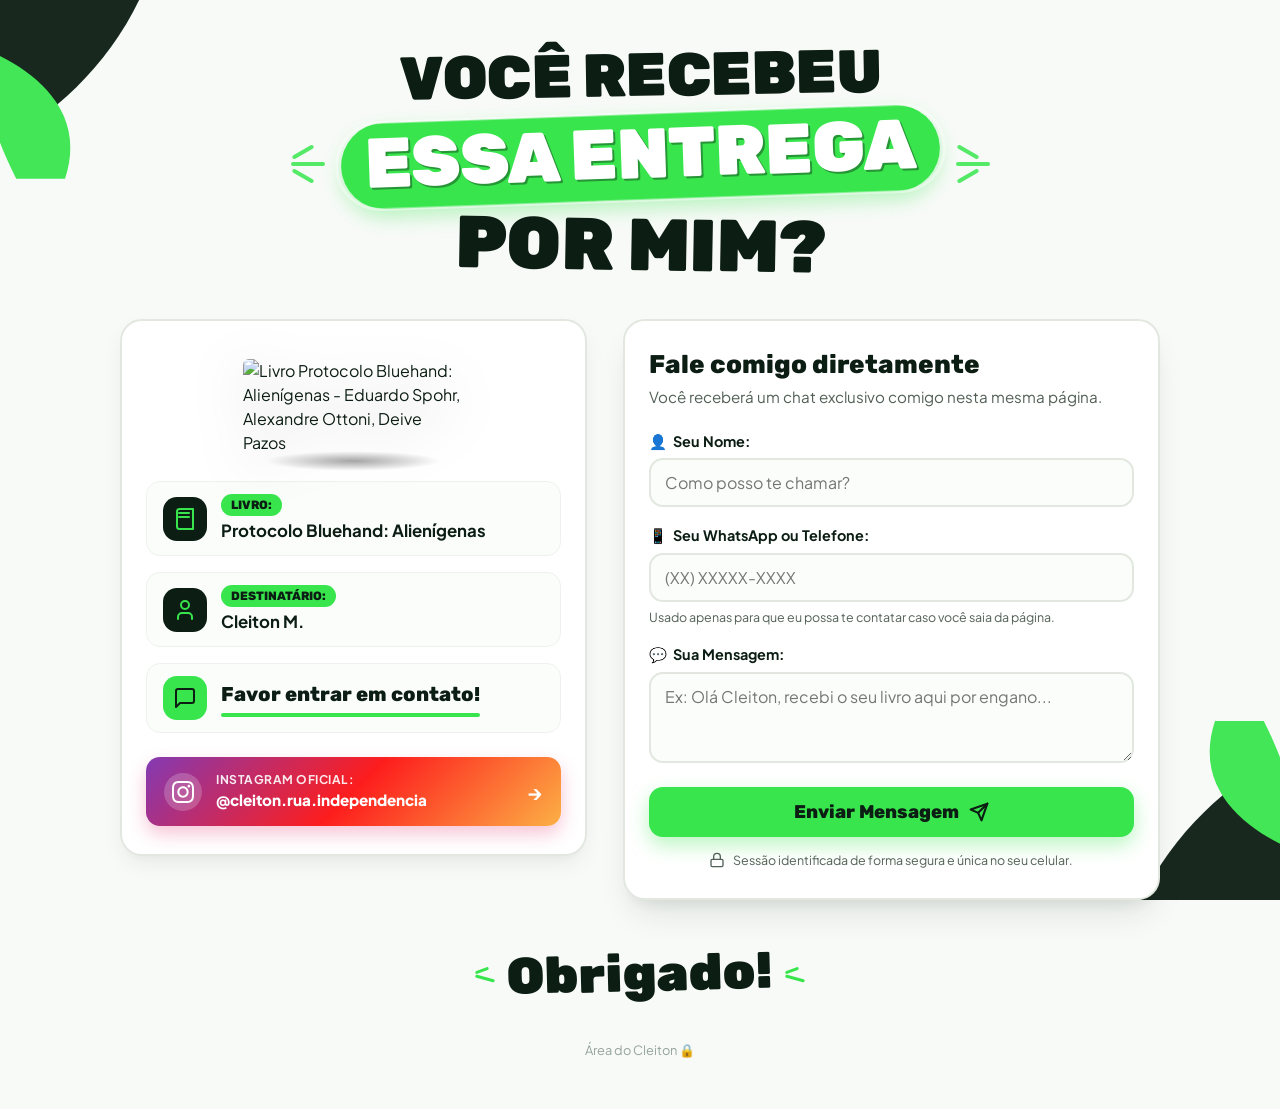
==== index.html @ fecbce8a "feat: site de aviso de entrega com chat unico e painel admin" ====
<!DOCTYPE html>
<html lang="pt-BR">
<head>
  <meta charset="UTF-8">
  <meta name="viewport" content="width=device-width, initial-scale=1.0, maximum-scale=1.0, user-scalable=no">
  <title>Aviso de Entrega • Protocolo Bluehand: Alienígenas</title>
  
  <!-- SEO & Meta Tags -->
  <meta name="description" content="Você recebeu esta entrega por engano? Entre em contato diretamente com Cleiton M.">
  <meta property="og:title" content="Você recebeu essa entrega por mim? • Cleiton M.">
  <meta property="og:description" content="Aviso de entrega do livro Protocolo Bluehand: Alienígenas. Por favor, entre em contato!">
  <meta property="og:image" content="assets/livro.png">

  <!-- Fontes do Google -->
  <link rel="preconnect" href="https://fonts.googleapis.com">
  <link rel="preconnect" href="https://fonts.gstatic.com" crossorigin>
  <link href="https://fonts.googleapis.com/css2?family=Plus+Jakarta+Sans:wght@400;500;600;700;800&family=Rubik:ital,wght@0,600;0,800;0,900;1,800&display=swap" rel="stylesheet">

  <link rel="stylesheet" href="style.css">
</head>
<body>

  <!-- Decorações de Cantos Fluidos (Idênticas ao folheto) -->
  <div class="corner-shape corner-top-left" aria-hidden="true">
    <svg viewBox="0 0 320 220" fill="none" xmlns="http://www.w3.org/2000/svg">
      <path d="M-20 -20 L180 -20 C140 80, 50 160, -20 180 Z" fill="#0C1D13"/>
      <path d="M-20 60 C30 80, 110 130, 80 220 L20 220 C-10 160, -20 120, -20 60 Z" fill="#38E54D"/>
    </svg>
  </div>

  <div class="corner-shape corner-bottom-right" aria-hidden="true">
    <svg viewBox="0 0 320 220" fill="none" xmlns="http://www.w3.org/2000/svg">
      <path d="M340 240 L140 240 C180 140, 270 60, 340 40 Z" fill="#0C1D13"/>
      <path d="M340 160 C290 140, 210 90, 240 0 L300 0 C330 60, 340 100, 340 160 Z" fill="#38E54D"/>
    </svg>
  </div>

  <div class="page-wrapper">
    <!-- Cabeçalho Principal Estilo Folheto -->
    <header class="hero-header">
      <div class="doodle-bursts left" aria-hidden="true">
        <span></span><span></span><span></span>
      </div>

      <div class="title-container">
        <h1 class="main-title">
          <span class="title-top">VOCÊ RECEBEU</span>
          <span class="brush-badge">ESSA ENTREGA</span>
          <span class="title-bottom">POR MIM?</span>
        </h1>
      </div>

      <div class="doodle-bursts right" aria-hidden="true">
        <span></span><span></span><span></span>
      </div>
    </header>

    <!-- Conteúdo Principal -->
    <main class="main-grid">

      <!-- Coluna da Esquerda: Livro e Informações -->
      <section class="card-book-info" aria-label="Informações da entrega">
        <div class="book-preview-container">
          <img src="assets/livro.png" alt="Livro Protocolo Bluehand: Alienígenas - Eduardo Spohr, Alexandre Ottoni, Deive Pazos" class="book-cover-img" id="bookCoverImg">
          <div class="book-shadow"></div>
        </div>

        <div class="info-badges-list">
          <div class="info-badge-item">
            <div class="badge-icon" aria-hidden="true">
              <svg width="24" height="24" viewBox="0 0 24 24" fill="none" stroke="currentColor" stroke-width="2" stroke-linecap="round" stroke-linejoin="round">
                <path d="M4 19.5v-15A2.5 2.5 0 0 1 6.5 2H20v20H6.5a2.5 2.5 0 0 1-2.5-2.5Z"/>
                <path d="M6 6h10"/>
                <path d="M6 10h10"/>
              </svg>
            </div>
            <div class="badge-texts">
              <span class="badge-label-pill">Livro:</span>
              <strong class="badge-value">Protocolo Bluehand: Alienígenas</strong>
            </div>
          </div>

          <div class="info-badge-item">
            <div class="badge-icon" aria-hidden="true">
              <svg width="24" height="24" viewBox="0 0 24 24" fill="none" stroke="currentColor" stroke-width="2" stroke-linecap="round" stroke-linejoin="round">
                <path d="M19 21v-2a4 4 0 0 0-4-4H9a4 4 0 0 0-4 4v2"/>
                <circle cx="12" cy="7" r="4"/>
              </svg>
            </div>
            <div class="badge-texts">
              <span class="badge-label-pill">Destinatário:</span>
              <strong class="badge-value">Cleiton M.</strong>
            </div>
          </div>

          <div class="info-badge-item highlight-contact">
            <div class="badge-icon pulse" aria-hidden="true">
              <svg width="24" height="24" viewBox="0 0 24 24" fill="none" stroke="currentColor" stroke-width="2" stroke-linecap="round" stroke-linejoin="round">
                <path d="M21 15a2 2 0 0 1-2 2H7l-4 4V5a2 2 0 0 1 2-2h14a2 2 0 0 1 2 2z"/>
              </svg>
            </div>
            <div class="badge-texts">
              <span class="contact-prompt">Favor entrar em contato!</span>
              <div class="doodle-underline"></div>
            </div>
          </div>
        </div>

        <!-- Botão do Instagram Oficial -->
        <a href="https://www.instagram.com/cleiton.rua.independencia/" target="_blank" rel="noopener noreferrer" class="instagram-btn" id="instagramLink">
          <div class="insta-icon-wrapper">
            <svg width="22" height="22" viewBox="0 0 24 24" fill="currentColor">
              <path d="M12 2.163c3.204 0 3.584.012 4.85.07 3.252.148 4.771 1.691 4.919 4.919.058 1.265.069 1.645.069 4.849 0 3.205-.012 3.584-.069 4.849-.149 3.225-1.664 4.771-4.919 4.919-1.266.058-1.644.07-4.85.07-3.204 0-3.584-.012-4.849-.07-3.26-.149-4.771-1.699-4.919-4.92-.058-1.265-.07-1.644-.07-4.849 0-3.204.013-3.583.07-4.849.149-3.227 1.664-4.771 4.919-4.919 1.266-.057 1.645-.069 4.849-.069zm0-2.163c-3.259 0-3.667.014-4.947.072-4.358.2-6.78 2.618-6.98 6.98-.059 1.281-.073 1.689-.073 4.948 0 3.259.014 3.668.072 4.948.2 4.358 2.618 6.78 6.98 6.98 1.281.058 1.689.072 4.948.072 3.259 0 3.668-.014 4.948-.072 4.354-.2 6.782-2.618 6.979-6.98.059-1.28.073-1.689.073-4.948 0-3.259-.014-3.667-.072-4.947-.196-4.354-2.617-6.78-6.979-6.98-1.281-.059-1.69-.073-4.949-.073zm0 5.838c-3.403 0-6.162 2.759-6.162 6.162s2.759 6.163 6.162 6.163 6.162-2.759 6.162-6.163c0-3.403-2.759-6.162-6.162-6.162zm0 10.162c-2.209 0-4-1.79-4-4 0-2.209 1.791-4 4-4s4 1.791 4 4c0 2.21-1.791 4-4 4zm6.406-11.845c-.796 0-1.441.645-1.441 1.44s.645 1.44 1.441 1.44c.795 0 1.439-.645 1.439-1.44s-.644-1.44-1.439-1.44z"/>
            </svg>
          </div>
          <div class="insta-text-col">
            <span class="insta-sub">Instagram Oficial:</span>
            <span class="insta-handle">@cleiton.rua.independencia</span>
          </div>
          <div class="insta-arrow">→</div>
        </a>
      </section>

      <!-- Coluna da Direita: Área de Contato e Chat Único -->
      <section class="card-interaction" aria-label="Canal de comunicação direta">

        <!-- ESTADO 1: Formulário de Primeiro Contato -->
        <div id="contactFormContainer" class="interaction-view">
          <div class="section-title-wrap">
            <h2 class="section-title">Fale comigo diretamente</h2>
            <p class="section-subtitle">Você receberá um chat exclusivo comigo nesta mesma página.</p>
          </div>

          <form id="contactForm" class="styled-form" novalidate>
            <div class="form-group">
              <label for="inputName">
                <span class="label-icon">👤</span> Seu Nome:
              </label>
              <input type="text" id="inputName" name="nome" placeholder="Como posso te chamar?" required autocomplete="name">
            </div>

            <div class="form-group">
              <label for="inputPhone">
                <span class="label-icon">📱</span> Seu WhatsApp ou Telefone:
              </label>
              <input type="tel" id="inputPhone" name="contato" placeholder="(XX) XXXXX-XXXX" required autocomplete="tel">
              <span class="input-helper">Usado apenas para que eu possa te contatar caso você saia da página.</span>
            </div>

            <div class="form-group">
              <label for="inputMessage">
                <span class="label-icon">💬</span> Sua Mensagem:
              </label>
              <textarea id="inputMessage" name="mensagem" rows="3" placeholder="Ex: Olá Cleiton, recebi o seu livro aqui por engano..." required></textarea>
            </div>

            <button type="submit" id="btnSubmitForm" class="cta-submit-btn">
              <span class="btn-text">Enviar Mensagem</span>
              <span class="btn-spinner" aria-hidden="true"></span>
              <svg class="btn-icon" width="20" height="20" viewBox="0 0 24 24" fill="none" stroke="currentColor" stroke-width="2.5" stroke-linecap="round" stroke-linejoin="round">
                <line x1="22" y1="2" x2="11" y2="13"></line>
                <polygon points="22 2 15 22 11 13 2 9 22 2"></polygon>
              </svg>
            </button>
          </form>

          <div class="privacy-note">
            <svg width="16" height="16" viewBox="0 0 24 24" fill="none" stroke="currentColor" stroke-width="2">
              <rect x="3" y="11" width="18" height="11" rx="2" ry="2"/>
              <path d="M7 11V7a5 5 0 0 1 10 0v4"/>
            </svg>
            <span>Sessão identificada de forma segura e única no seu celular.</span>
          </div>
        </div>

        <!-- ESTADO 2: Interface de Chat 1-para-1 -->
        <div id="chatViewContainer" class="interaction-view hidden">
          <!-- Cabeçalho do Chat -->
          <div class="chat-header">
            <div class="chat-avatar-wrapper">
              <div class="cleiton-avatar">CM</div>
              <span class="online-indicator" title="Ativo"></span>
            </div>
            <div class="chat-header-info">
              <div class="chat-title-row">
                <h3 class="chat-name">Cleiton M.</h3>
                <span class="chat-verified-badge" title="Destinatário Oficial">✓</span>
              </div>
              <p class="chat-status" id="chatStatusText">Respondendo em breve...</p>
            </div>
            <div class="chat-token-pill" title="Seu token de identificação único">
              <span class="token-dot"></span>
              <span id="displayTokenShort">Conectado</span>
            </div>
          </div>

          <!-- Janela com as Mensagens -->
          <div class="chat-messages-container" id="chatMessages" role="log" aria-live="polite">
            <div class="chat-date-divider">
              <span>Hoje</span>
            </div>
            <!-- Mensagens renderizadas via script.js -->
          </div>

          <!-- Barra de Digitação Rápida -->
          <form id="chatQuickForm" class="chat-input-bar">
            <input type="text" id="chatQuickInput" placeholder="Digite uma mensagem..." autocomplete="off" required>
            <button type="submit" id="chatQuickSendBtn" class="chat-send-btn" title="Enviar Mensagem">
              <svg width="18" height="18" viewBox="0 0 24 24" fill="none" stroke="currentColor" stroke-width="2.5" stroke-linecap="round" stroke-linejoin="round">
                <line x1="22" y1="2" x2="11" y2="13"></line>
                <polygon points="22 2 15 22 11 13 2 9 22 2"></polygon>
              </svg>
            </button>
          </form>

          <div class="chat-footer-sync">
            <span class="sync-indicator">
              <span class="sync-pulse"></span>
              Sincronizado com a planilha
            </span>
            <button type="button" id="btnResetSession" class="text-btn-reset" title="Limpar sessão se estiver em outro aparelho">Reiniciar</button>
          </div>
        </div>

      </section>
    </main>

    <!-- Rodapé Estilo Folheto -->
    <footer class="hero-footer">
      <div class="doodle-thanks-wrap">
        <div class="doodle-bursts-small" aria-hidden="true">
          <span></span><span></span>
        </div>
        <span class="thanks-text">Obrigado!</span>
        <div class="doodle-bursts-small" aria-hidden="true">
          <span></span><span></span>
        </div>
      </div>

      <div class="footer-admin-link">
        <a href="admin.html" class="admin-discreet-link" title="Painel do Cleiton">Área do Cleiton 🔒</a>
      </div>
    </footer>
  </div>

  <!-- Toast Notification Container -->
  <div id="toastNotification" class="toast-popup" role="alert" aria-live="assertive"></div>

  <script src="script.js"></script>
</body>
</html>
---- style.css ----
/* ==========================================================================
   STYLE.CSS - IDENTIDADE VISUAL FOLHETO "AVISO DE ENTREGA"
   ========================================================================== */

:root {
  --color-neon-green: #38e54d;
  --color-neon-hover: #2cd040;
  --color-neon-light: #e6fced;
  --color-dark-green: #0c1d13;
  --color-deep-forest: #142e20;
  --color-dark-slate: #1f2937;
  --color-bg-page: #f8faf8;
  --color-card-bg: #ffffff;
  --color-border: #e2e8e0;
  --color-text-main: #0c1d13;
  --color-text-muted: #526056;
  --color-danger: #ef4444;
  
  --font-display: 'Rubik', -apple-system, BlinkMacSystemFont, sans-serif;
  --font-body: 'Plus Jakarta Sans', -apple-system, BlinkMacSystemFont, sans-serif;

  --shadow-sm: 0 2px 6px rgba(12, 29, 19, 0.04);
  --shadow-md: 0 10px 25px -5px rgba(12, 29, 19, 0.08), 0 8px 10px -6px rgba(12, 29, 19, 0.04);
  --shadow-lg: 0 20px 35px -10px rgba(12, 29, 19, 0.12), 0 10px 15px -5px rgba(12, 29, 19, 0.06);
  --shadow-neon: 0 8px 20px rgba(56, 229, 77, 0.35);

  --radius-sm: 8px;
  --radius-md: 14px;
  --radius-lg: 22px;
  --radius-pill: 9999px;

  --transition-smooth: all 0.25s cubic-bezier(0.16, 1, 0.3, 1);
}

*, *::before, *::after {
  box-sizing: border-box;
  margin: 0;
  padding: 0;
}

body {
  background-color: var(--color-bg-page);
  color: var(--color-text-main);
  font-family: var(--font-body);
  line-height: 1.5;
  min-height: 100vh;
  position: relative;
  overflow-x: hidden;
  -webkit-font-smoothing: antialiased;
}

/* ==========================================================================
   FORMAS DECORATIVAS DE CANTO (IGUAIS AO FOLHETO)
   ========================================================================== */
.corner-shape {
  position: fixed;
  pointer-events: none;
  z-index: 1;
  width: 260px;
  max-width: 40vw;
  opacity: 0.95;
}

.corner-top-left {
  top: 0;
  left: 0;
}

.corner-bottom-right {
  bottom: 0;
  right: 0;
}

.corner-shape svg {
  display: block;
  width: 100%;
  height: auto;
}

/* ==========================================================================
   LAYOUT PRINCIPAL
   ========================================================================== */
.page-wrapper {
  position: relative;
  z-index: 2;
  max-width: 1080px;
  margin: 0 auto;
  padding: 24px 20px 48px;
  min-height: 100vh;
  display: flex;
  flex-direction: column;
}

/* ==========================================================================
   CABEÇALHO HERO (TÍTULO DO FOLHETO)
   ========================================================================== */
.hero-header {
  display: flex;
  align-items: center;
  justify-content: center;
  gap: 16px;
  margin: 20px 0 36px;
  text-align: center;
  position: relative;
}

.title-container {
  display: flex;
  flex-direction: column;
  align-items: center;
}

.main-title {
  font-family: var(--font-display);
  font-weight: 900;
  text-transform: uppercase;
  letter-spacing: -0.5px;
  line-height: 1.05;
  color: var(--color-dark-green);
  display: flex;
  flex-direction: column;
  align-items: center;
}

.title-top {
  font-size: clamp(2rem, 5.5vw, 3.8rem);
  transform: rotate(-1deg);
}

.brush-badge {
  background-color: var(--color-neon-green);
  color: #ffffff;
  padding: 4px 24px 8px;
  margin: 6px 0;
  border-radius: var(--radius-pill);
  font-size: clamp(2.2rem, 6.2vw, 4.4rem);
  transform: rotate(-2deg);
  display: inline-block;
  box-shadow: var(--shadow-neon);
  text-shadow: 2px 2px 0px rgba(12, 29, 19, 0.4);
  position: relative;
}

.brush-badge::after {
  content: "";
  position: absolute;
  inset: -2px -6px;
  border: 3px solid rgba(255, 255, 255, 0.4);
  border-radius: var(--radius-pill);
  pointer-events: none;
}

.title-bottom {
  font-size: clamp(2.4rem, 6.5vw, 4.6rem);
  transform: rotate(1deg);
}

/* Raios Decorativos (Doodles) */
.doodle-bursts {
  display: flex;
  flex-direction: column;
  gap: 8px;
  opacity: 0.85;
}

.doodle-bursts span {
  display: block;
  height: 4px;
  background-color: var(--color-neon-green);
  border-radius: 4px;
}

.doodle-bursts.left span:nth-child(1) { width: 24px; transform: rotate(-30deg); }
.doodle-bursts.left span:nth-child(2) { width: 34px; transform: rotate(0deg); }
.doodle-bursts.left span:nth-child(3) { width: 24px; transform: rotate(30deg); }

.doodle-bursts.right span:nth-child(1) { width: 24px; transform: rotate(30deg); }
.doodle-bursts.right span:nth-child(2) { width: 34px; transform: rotate(0deg); }
.doodle-bursts.right span:nth-child(3) { width: 24px; transform: rotate(-30deg); }

/* ==========================================================================
   GRID PRINCIPAL
   ========================================================================== */
.main-grid {
  display: grid;
  grid-template-columns: 1fr;
  gap: 28px;
  align-items: start;
}

@media (min-width: 860px) {
  .main-grid {
    grid-template-columns: 1fr 1.15fr;
    gap: 36px;
  }
}

/* ==========================================================================
   CARD DO LIVRO & INFORMAÇÕES (COLUNA ESQUERDA)
   ========================================================================== */
.card-book-info {
  background: var(--color-card-bg);
  border: 2px solid var(--color-border);
  border-radius: var(--radius-lg);
  padding: 28px 24px;
  box-shadow: var(--shadow-md);
  display: flex;
  flex-direction: column;
  align-items: center;
  position: relative;
  overflow: hidden;
}

.book-preview-container {
  position: relative;
  margin: 10px auto 26px;
  max-width: 250px;
  display: flex;
  justify-content: center;
  transition: transform 0.3s ease;
}

.book-preview-container:hover {
  transform: translateY(-4px) scale(1.02);
}

.book-cover-img {
  width: 100%;
  max-width: 220px;
  height: auto;
  border-radius: 6px;
  filter: drop-shadow(0 15px 25px rgba(0, 0, 0, 0.25));
  display: block;
}

.book-shadow {
  position: absolute;
  bottom: -16px;
  left: 10%;
  width: 80%;
  height: 20px;
  background: radial-gradient(ellipse at center, rgba(0, 0, 0, 0.35) 0%, rgba(0, 0, 0, 0) 70%);
  pointer-events: none;
}

/* Lista de Emblemas de Informações */
.info-badges-list {
  width: 100%;
  display: flex;
  flex-direction: column;
  gap: 16px;
  margin-bottom: 24px;
}

.info-badge-item {
  display: flex;
  align-items: center;
  gap: 14px;
  background: #fbfdfb;
  border: 1.5px solid #eef2ed;
  border-radius: var(--radius-md);
  padding: 12px 16px;
  transition: var(--transition-smooth);
}

.info-badge-item:hover {
  border-color: var(--color-neon-green);
  background: #ffffff;
}

.badge-icon {
  width: 44px;
  height: 44px;
  min-width: 44px;
  background: var(--color-dark-green);
  color: var(--color-neon-green);
  border-radius: var(--radius-md);
  display: flex;
  align-items: center;
  justify-content: center;
}

.badge-icon.pulse {
  background: var(--color-neon-green);
  color: var(--color-dark-green);
  animation: pulseNeon 2s infinite ease-in-out;
}

@keyframes pulseNeon {
  0% { transform: scale(1); box-shadow: 0 0 0 0 rgba(56, 229, 77, 0.5); }
  70% { transform: scale(1.05); box-shadow: 0 0 0 10px rgba(56, 229, 77, 0); }
  100% { transform: scale(1); box-shadow: 0 0 0 0 rgba(56, 229, 77, 0); }
}

.badge-texts {
  display: flex;
  flex-direction: column;
  gap: 2px;
}

.badge-label-pill {
  align-self: flex-start;
  background-color: var(--color-neon-green);
  color: var(--color-dark-green);
  font-family: var(--font-display);
  font-size: 0.75rem;
  font-weight: 800;
  text-transform: uppercase;
  padding: 2px 10px;
  border-radius: var(--radius-pill);
}

.badge-value {
  font-size: 1.05rem;
  font-weight: 700;
  color: var(--color-dark-green);
}

.contact-prompt {
  font-family: var(--font-display);
  font-size: 1.25rem;
  font-weight: 800;
  color: var(--color-dark-green);
  position: relative;
  display: inline-block;
}

.doodle-underline {
  height: 4px;
  background: var(--color-neon-green);
  border-radius: 4px;
  width: 100%;
  margin-top: 2px;
}

/* Botão Oficial do Instagram */
.instagram-btn {
  width: 100%;
  display: flex;
  align-items: center;
  gap: 14px;
  background: linear-gradient(135deg, #833ab4, #fd1d1d, #fcb045);
  color: #ffffff;
  text-decoration: none;
  border-radius: var(--radius-md);
  padding: 14px 18px;
  font-weight: 700;
  box-shadow: 0 8px 18px rgba(225, 48, 108, 0.28);
  transition: var(--transition-smooth);
}

.instagram-btn:hover {
  transform: translateY(-2px);
  box-shadow: 0 12px 24px rgba(225, 48, 108, 0.4);
}

.insta-icon-wrapper {
  background: rgba(255, 255, 255, 0.2);
  width: 38px;
  height: 38px;
  border-radius: 50%;
  display: flex;
  align-items: center;
  justify-content: center;
}

.insta-text-col {
  display: flex;
  flex-direction: column;
  flex: 1;
}

.insta-sub {
  font-size: 0.75rem;
  opacity: 0.9;
  text-transform: uppercase;
  letter-spacing: 0.5px;
}

.insta-handle {
  font-size: 0.95rem;
  font-weight: 800;
}

.insta-arrow {
  font-size: 1.25rem;
  font-weight: bold;
}

/* ==========================================================================
   CARD DE INTERAÇÃO / FORMULÁRIO / CHAT (COLUNA DIREITA)
   ========================================================================== */
.card-interaction {
  background: var(--color-card-bg);
  border: 2px solid var(--color-border);
  border-radius: var(--radius-lg);
  padding: 28px 24px;
  box-shadow: var(--shadow-lg);
  position: relative;
  min-height: 480px;
  display: flex;
  flex-direction: column;
}

.interaction-view {
  display: flex;
  flex-direction: column;
  flex: 1;
  width: 100%;
}

.interaction-view.hidden {
  display: none !important;
}

.section-title-wrap {
  margin-bottom: 22px;
}

.section-title {
  font-family: var(--font-display);
  font-size: 1.6rem;
  font-weight: 800;
  color: var(--color-dark-green);
  line-height: 1.2;
}

.section-subtitle {
  color: var(--color-text-muted);
  font-size: 0.95rem;
  margin-top: 6px;
}

/* ==========================================================================
   FORMULÁRIO DE CONTATO
   ========================================================================== */
.styled-form {
  display: flex;
  flex-direction: column;
  gap: 18px;
  flex: 1;
}

.form-group {
  display: flex;
  flex-direction: column;
  gap: 6px;
}

.form-group label {
  font-size: 0.9rem;
  font-weight: 700;
  color: var(--color-dark-green);
  display: flex;
  align-items: center;
  gap: 6px;
}

.form-group input,
.form-group textarea {
  width: 100%;
  font-family: var(--font-body);
  font-size: 1rem;
  padding: 12px 14px;
  border: 2px solid var(--color-border);
  border-radius: var(--radius-md);
  background: #fbfdfb;
  color: var(--color-text-main);
  transition: var(--transition-smooth);
}

.form-group input:focus,
.form-group textarea:focus {
  outline: none;
  border-color: var(--color-neon-green);
  background: #ffffff;
  box-shadow: 0 0 0 4px rgba(56, 229, 77, 0.18);
}

.form-group textarea {
  resize: vertical;
  min-height: 80px;
}

.input-helper {
  font-size: 0.78rem;
  color: var(--color-text-muted);
}

.cta-submit-btn {
  display: flex;
  align-items: center;
  justify-content: center;
  gap: 10px;
  background-color: var(--color-neon-green);
  color: var(--color-dark-green);
  font-family: var(--font-display);
  font-size: 1.15rem;
  font-weight: 800;
  padding: 14px 24px;
  border: none;
  border-radius: var(--radius-md);
  cursor: pointer;
  box-shadow: var(--shadow-neon);
  transition: var(--transition-smooth);
  margin-top: 6px;
}

.cta-submit-btn:hover {
  background-color: var(--color-neon-hover);
  transform: translateY(-2px);
  box-shadow: 0 12px 25px rgba(56, 229, 77, 0.45);
}

.cta-submit-btn:active {
  transform: translateY(0);
}

.cta-submit-btn.loading {
  opacity: 0.8;
  pointer-events: none;
}

.cta-submit-btn.loading .btn-text,
.cta-submit-btn.loading .btn-icon {
  display: none;
}

.btn-spinner {
  display: none;
  width: 22px;
  height: 22px;
  border: 3px solid rgba(12, 29, 19, 0.2);
  border-top-color: var(--color-dark-green);
  border-radius: 50%;
  animation: spin 0.8s linear infinite;
}

.cta-submit-btn.loading .btn-spinner {
  display: inline-block;
}

@keyframes spin {
  to { transform: rotate(360deg); }
}

.privacy-note {
  display: flex;
  align-items: center;
  gap: 8px;
  font-size: 0.78rem;
  color: var(--color-text-muted);
  margin-top: 14px;
  justify-content: center;
  text-align: center;
}

/* ==========================================================================
   ESTADO 2: INTERFACE DO CHAT 1-PARA-1
   ========================================================================== */
.chat-header {
  display: flex;
  align-items: center;
  gap: 12px;
  padding-bottom: 14px;
  border-bottom: 2px solid var(--color-border);
  margin-bottom: 14px;
}

.chat-avatar-wrapper {
  position: relative;
}

.cleiton-avatar {
  width: 44px;
  height: 44px;
  background: var(--color-dark-green);
  color: var(--color-neon-green);
  font-family: var(--font-display);
  font-weight: 800;
  font-size: 1.1rem;
  border-radius: 50%;
  display: flex;
  align-items: center;
  justify-content: center;
  border: 2px solid var(--color-neon-green);
}

.online-indicator {
  position: absolute;
  bottom: 0;
  right: 0;
  width: 12px;
  height: 12px;
  background-color: var(--color-neon-green);
  border: 2px solid #ffffff;
  border-radius: 50%;
}

.chat-header-info {
  flex: 1;
}

.chat-title-row {
  display: flex;
  align-items: center;
  gap: 6px;
}

.chat-name {
  font-size: 1.1rem;
  font-weight: 800;
  color: var(--color-dark-green);
}

.chat-verified-badge {
  background: var(--color-neon-green);
  color: var(--color-dark-green);
  width: 16px;
  height: 16px;
  border-radius: 50%;
  display: inline-flex;
  align-items: center;
  justify-content: center;
  font-size: 0.65rem;
  font-weight: 900;
}

.chat-status {
  font-size: 0.8rem;
  color: #16a34a;
  font-weight: 600;
}

.chat-token-pill {
  font-size: 0.75rem;
  background: #edf8ef;
  color: var(--color-dark-green);
  font-weight: 700;
  padding: 4px 10px;
  border-radius: var(--radius-pill);
  display: flex;
  align-items: center;
  gap: 6px;
}

.token-dot {
  width: 6px;
  height: 6px;
  background: var(--color-neon-green);
  border-radius: 50%;
}

/* Histórico de Mensagens */
.chat-messages-container {
  flex: 1;
  min-height: 260px;
  max-height: 360px;
  overflow-y: auto;
  padding: 10px 4px;
  display: flex;
  flex-direction: column;
  gap: 12px;
  scroll-behavior: smooth;
}

.chat-date-divider {
  text-align: center;
  margin: 6px 0;
}

.chat-date-divider span {
  font-size: 0.72rem;
  color: var(--color-text-muted);
  background: #f1f4f1;
  padding: 3px 10px;
  border-radius: var(--radius-pill);
  font-weight: 600;
}

.chat-bubble-row {
  display: flex;
  flex-direction: column;
  max-width: 82%;
  animation: fadeInBubble 0.25s ease-out;
}

@keyframes fadeInBubble {
  from { opacity: 0; transform: translateY(6px); }
  to { opacity: 1; transform: translateY(0); }
}

.chat-bubble-row.visitor {
  align-self: flex-end;
  align-items: flex-end;
}

.chat-bubble-row.cleiton {
  align-self: flex-start;
  align-items: flex-start;
}

.chat-bubble {
  padding: 11px 15px;
  border-radius: 18px;
  font-size: 0.95rem;
  line-height: 1.4;
  word-break: break-word;
}

.chat-bubble-row.visitor .chat-bubble {
  background-color: var(--color-neon-green);
  color: var(--color-dark-green);
  font-weight: 500;
  border-bottom-right-radius: 4px;
  box-shadow: 0 3px 8px rgba(56, 229, 77, 0.25);
}

.chat-bubble-row.cleiton .chat-bubble {
  background-color: var(--color-dark-green);
  color: #ffffff;
  border-bottom-left-radius: 4px;
  box-shadow: 0 4px 10px rgba(12, 29, 19, 0.2);
}

.chat-bubble-sender {
  font-size: 0.72rem;
  font-weight: 700;
  margin-bottom: 2px;
  color: var(--color-neon-green);
}

.chat-bubble-time {
  font-size: 0.68rem;
  color: var(--color-text-muted);
  margin-top: 4px;
  padding: 0 4px;
}

/* Barra de Digitação Rápida */
.chat-input-bar {
  display: flex;
  gap: 8px;
  margin-top: 14px;
  padding-top: 10px;
  border-top: 1.5px solid var(--color-border);
}

.chat-input-bar input {
  flex: 1;
  font-family: var(--font-body);
  font-size: 0.95rem;
  padding: 10px 14px;
  border: 2px solid var(--color-border);
  border-radius: var(--radius-pill);
  outline: none;
  background: #fbfdfb;
}

.chat-input-bar input:focus {
  border-color: var(--color-neon-green);
  background: #ffffff;
}

.chat-send-btn {
  background-color: var(--color-neon-green);
  color: var(--color-dark-green);
  border: none;
  width: 44px;
  height: 44px;
  border-radius: 50%;
  display: flex;
  align-items: center;
  justify-content: center;
  cursor: pointer;
  box-shadow: var(--shadow-neon);
  transition: var(--transition-smooth);
}

.chat-send-btn:hover {
  background-color: var(--color-neon-hover);
  transform: scale(1.05);
}

.chat-footer-sync {
  display: flex;
  justify-content: space-between;
  align-items: center;
  margin-top: 10px;
  font-size: 0.75rem;
  color: var(--color-text-muted);
}

.sync-indicator {
  display: flex;
  align-items: center;
  gap: 6px;
}

.sync-pulse {
  width: 6px;
  height: 6px;
  background: var(--color-neon-green);
  border-radius: 50%;
  animation: pulseNeon 1.5s infinite;
}

.text-btn-reset {
  background: none;
  border: none;
  color: var(--color-text-muted);
  font-size: 0.75rem;
  cursor: pointer;
  text-decoration: underline;
}

.text-btn-reset:hover {
  color: var(--color-danger);
}

/* ==========================================================================
   RODAPÉ (OBRIGADO!)
   ========================================================================== */
.hero-footer {
  margin-top: 36px;
  text-align: center;
  display: flex;
  flex-direction: column;
  align-items: center;
  gap: 16px;
}

.doodle-thanks-wrap {
  display: inline-flex;
  align-items: center;
  gap: 12px;
}

.thanks-text {
  font-family: var(--font-display);
  font-size: clamp(2rem, 5vw, 3.2rem);
  font-weight: 900;
  color: var(--color-dark-green);
  transform: rotate(-1.5deg);
}

.doodle-bursts-small {
  display: flex;
  flex-direction: column;
  gap: 5px;
}

.doodle-bursts-small span {
  display: block;
  height: 3px;
  background-color: var(--color-neon-green);
  border-radius: 3px;
}

.doodle-bursts-small span:nth-child(1) { width: 14px; transform: rotate(-20deg); }
.doodle-bursts-small span:nth-child(2) { width: 20px; transform: rotate(15deg); }

.footer-admin-link {
  margin-top: 8px;
}

.admin-discreet-link {
  font-size: 0.8rem;
  color: #94a39b;
  text-decoration: none;
  padding: 4px 8px;
  border-radius: var(--radius-sm);
  transition: var(--transition-smooth);
}

.admin-discreet-link:hover {
  color: var(--color-dark-green);
  background: rgba(0, 0, 0, 0.05);
}

/* ==========================================================================
   TOAST POPUP
   ========================================================================== */
.toast-popup {
  position: fixed;
  bottom: 24px;
  left: 50%;
  transform: translateX(-50%) translateY(100px);
  background: var(--color-dark-green);
  color: #ffffff;
  padding: 12px 24px;
  border-radius: var(--radius-pill);
  border: 1.5px solid var(--color-neon-green);
  box-shadow: 0 10px 30px rgba(0, 0, 0, 0.3);
  font-size: 0.9rem;
  font-weight: 600;
  z-index: 9999;
  opacity: 0;
  pointer-events: none;
  transition: all 0.3s cubic-bezier(0.16, 1, 0.3, 1);
  max-width: 90vw;
  text-align: center;
}

.toast-popup.visible {
  transform: translateX(-50%) translateY(0);
  opacity: 1;
}
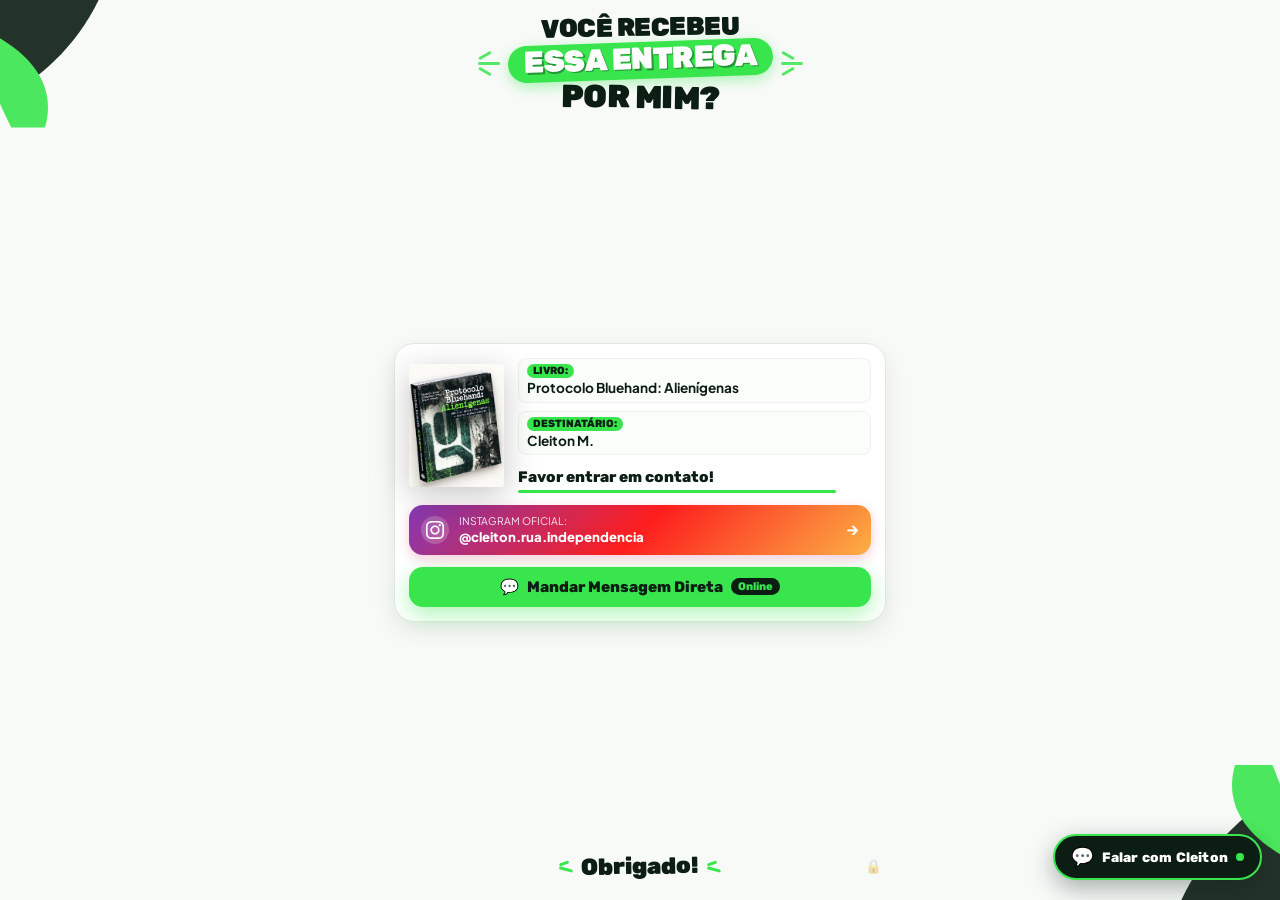
==== commit 0d1a91b0: "fix: layout compacto sem scroll, balao flutuante de chat, correcao admin e remocao de dados tecnicos" ====
--- a/index.html
+++ b/index.html
@@ -2,7 +2,7 @@
 <html lang="pt-BR">
 <head>
   <meta charset="UTF-8">
-  <meta name="viewport" content="width=device-width, initial-scale=1.0, maximum-scale=1.0, user-scalable=no">
+  <meta name="viewport" content="width=device-width, initial-scale=1.0, maximum-scale=1.0, user-scalable=no, viewport-fit=cover">
   <title>Aviso de Entrega • Protocolo Bluehand: Alienígenas</title>
   
   <!-- SEO & Meta Tags -->
@@ -14,29 +14,31 @@
   <!-- Fontes do Google -->
   <link rel="preconnect" href="https://fonts.googleapis.com">
   <link rel="preconnect" href="https://fonts.gstatic.com" crossorigin>
-  <link href="https://fonts.googleapis.com/css2?family=Plus+Jakarta+Sans:wght@400;500;600;700;800&family=Rubik:ital,wght@0,600;0,800;0,900;1,800&display=swap" rel="stylesheet">
+  <link href="https://fonts.googleapis.com/css2?family=Plus+Jakarta+Sans:wght@500;600;700;800&family=Rubik:ital,wght@0,700;0,800;0,900;1,800&display=swap" rel="stylesheet">
 
   <link rel="stylesheet" href="style.css">
 </head>
 <body>
 
-  <!-- Decorações de Cantos Fluidos (Idênticas ao folheto) -->
+  <!-- Decorações de Cantos Fluidos (Proporcionais e responsivos) -->
   <div class="corner-shape corner-top-left" aria-hidden="true">
-    <svg viewBox="0 0 320 220" fill="none" xmlns="http://www.w3.org/2000/svg">
-      <path d="M-20 -20 L180 -20 C140 80, 50 160, -20 180 Z" fill="#0C1D13"/>
-      <path d="M-20 60 C30 80, 110 130, 80 220 L20 220 C-10 160, -20 120, -20 60 Z" fill="#38E54D"/>
+    <svg viewBox="0 0 240 180" fill="none" xmlns="http://www.w3.org/2000/svg">
+      <path d="M-20 -20 L140 -20 C110 60, 40 120, -20 140 Z" fill="#0C1D13"/>
+      <path d="M-20 40 C20 60, 80 100, 60 170 L15 170 C-10 120, -20 90, -20 40 Z" fill="#38E54D"/>
     </svg>
   </div>
 
   <div class="corner-shape corner-bottom-right" aria-hidden="true">
-    <svg viewBox="0 0 320 220" fill="none" xmlns="http://www.w3.org/2000/svg">
-      <path d="M340 240 L140 240 C180 140, 270 60, 340 40 Z" fill="#0C1D13"/>
-      <path d="M340 160 C290 140, 210 90, 240 0 L300 0 C330 60, 340 100, 340 160 Z" fill="#38E54D"/>
+    <svg viewBox="0 0 240 180" fill="none" xmlns="http://www.w3.org/2000/svg">
+      <path d="M260 200 L100 200 C130 120, 200 50, 260 30 Z" fill="#0C1D13"/>
+      <path d="M260 130 C220 110, 160 70, 180 0 L230 0 C250 50, 260 80, 260 130 Z" fill="#38E54D"/>
     </svg>
   </div>
 
-  <div class="page-wrapper">
-    <!-- Cabeçalho Principal Estilo Folheto -->
+  <!-- CONTAINER PRINCIPAL: CABE NA TELA SEM SCROLL -->
+  <div class="page-container">
+    
+    <!-- Cabeçalho Compacto -->
     <header class="hero-header">
       <div class="doodle-bursts left" aria-hidden="true">
         <span></span><span></span><span></span>
@@ -55,179 +57,60 @@
       </div>
     </header>
 
-    <!-- Conteúdo Principal -->
-    <main class="main-grid">
-
-      <!-- Coluna da Esquerda: Livro e Informações -->
-      <section class="card-book-info" aria-label="Informações da entrega">
-        <div class="book-preview-container">
-          <img src="assets/livro.png" alt="Livro Protocolo Bluehand: Alienígenas - Eduardo Spohr, Alexandre Ottoni, Deive Pazos" class="book-cover-img" id="bookCoverImg">
-          <div class="book-shadow"></div>
-        </div>
-
-        <div class="info-badges-list">
-          <div class="info-badge-item">
-            <div class="badge-icon" aria-hidden="true">
-              <svg width="24" height="24" viewBox="0 0 24 24" fill="none" stroke="currentColor" stroke-width="2" stroke-linecap="round" stroke-linejoin="round">
-                <path d="M4 19.5v-15A2.5 2.5 0 0 1 6.5 2H20v20H6.5a2.5 2.5 0 0 1-2.5-2.5Z"/>
-                <path d="M6 6h10"/>
-                <path d="M6 10h10"/>
-              </svg>
-            </div>
-            <div class="badge-texts">
-              <span class="badge-label-pill">Livro:</span>
-              <strong class="badge-value">Protocolo Bluehand: Alienígenas</strong>
-            </div>
-          </div>
-
-          <div class="info-badge-item">
-            <div class="badge-icon" aria-hidden="true">
-              <svg width="24" height="24" viewBox="0 0 24 24" fill="none" stroke="currentColor" stroke-width="2" stroke-linecap="round" stroke-linejoin="round">
-                <path d="M19 21v-2a4 4 0 0 0-4-4H9a4 4 0 0 0-4 4v2"/>
-                <circle cx="12" cy="7" r="4"/>
-              </svg>
-            </div>
-            <div class="badge-texts">
-              <span class="badge-label-pill">Destinatário:</span>
-              <strong class="badge-value">Cleiton M.</strong>
-            </div>
-          </div>
-
-          <div class="info-badge-item highlight-contact">
-            <div class="badge-icon pulse" aria-hidden="true">
-              <svg width="24" height="24" viewBox="0 0 24 24" fill="none" stroke="currentColor" stroke-width="2" stroke-linecap="round" stroke-linejoin="round">
-                <path d="M21 15a2 2 0 0 1-2 2H7l-4 4V5a2 2 0 0 1 2-2h14a2 2 0 0 1 2 2z"/>
-              </svg>
-            </div>
-            <div class="badge-texts">
-              <span class="contact-prompt">Favor entrar em contato!</span>
-              <div class="doodle-underline"></div>
-            </div>
-          </div>
-        </div>
-
-        <!-- Botão do Instagram Oficial -->
-        <a href="https://www.instagram.com/cleiton.rua.independencia/" target="_blank" rel="noopener noreferrer" class="instagram-btn" id="instagramLink">
-          <div class="insta-icon-wrapper">
-            <svg width="22" height="22" viewBox="0 0 24 24" fill="currentColor">
-              <path d="M12 2.163c3.204 0 3.584.012 4.85.07 3.252.148 4.771 1.691 4.919 4.919.058 1.265.069 1.645.069 4.849 0 3.205-.012 3.584-.069 4.849-.149 3.225-1.664 4.771-4.919 4.919-1.266.058-1.644.07-4.85.07-3.204 0-3.584-.012-4.849-.07-3.26-.149-4.771-1.699-4.919-4.92-.058-1.265-.07-1.644-.07-4.849 0-3.204.013-3.583.07-4.849.149-3.227 1.664-4.771 4.919-4.919 1.266-.057 1.645-.069 4.849-.069zm0-2.163c-3.259 0-3.667.014-4.947.072-4.358.2-6.78 2.618-6.98 6.98-.059 1.281-.073 1.689-.073 4.948 0 3.259.014 3.668.072 4.948.2 4.358 2.618 6.78 6.98 6.98 1.281.058 1.689.072 4.948.072 3.259 0 3.668-.014 4.948-.072 4.354-.2 6.782-2.618 6.979-6.98.059-1.28.073-1.689.073-4.948 0-3.259-.014-3.667-.072-4.947-.196-4.354-2.617-6.78-6.979-6.98-1.281-.059-1.69-.073-4.949-.073zm0 5.838c-3.403 0-6.162 2.759-6.162 6.162s2.759 6.163 6.162 6.163 6.162-2.759 6.162-6.163c0-3.403-2.759-6.162-6.162-6.162zm0 10.162c-2.209 0-4-1.79-4-4 0-2.209 1.791-4 4-4s4 1.791 4 4c0 2.21-1.791 4-4 4zm6.406-11.845c-.796 0-1.441.645-1.441 1.44s.645 1.44 1.441 1.44c.795 0 1.439-.645 1.439-1.44s-.644-1.44-1.439-1.44z"/>
-            </svg>
-          </div>
-          <div class="insta-text-col">
-            <span class="insta-sub">Instagram Oficial:</span>
-            <span class="insta-handle">@cleiton.rua.independencia</span>
-          </div>
-          <div class="insta-arrow">→</div>
-        </a>
-      </section>
-
-      <!-- Coluna da Direita: Área de Contato e Chat Único -->
-      <section class="card-interaction" aria-label="Canal de comunicação direta">
-
-        <!-- ESTADO 1: Formulário de Primeiro Contato -->
-        <div id="contactFormContainer" class="interaction-view">
-          <div class="section-title-wrap">
-            <h2 class="section-title">Fale comigo diretamente</h2>
-            <p class="section-subtitle">Você receberá um chat exclusivo comigo nesta mesma página.</p>
-          </div>
-
-          <form id="contactForm" class="styled-form" novalidate>
-            <div class="form-group">
-              <label for="inputName">
-                <span class="label-icon">👤</span> Seu Nome:
-              </label>
-              <input type="text" id="inputName" name="nome" placeholder="Como posso te chamar?" required autocomplete="name">
-            </div>
-
-            <div class="form-group">
-              <label for="inputPhone">
-                <span class="label-icon">📱</span> Seu WhatsApp ou Telefone:
-              </label>
-              <input type="tel" id="inputPhone" name="contato" placeholder="(XX) XXXXX-XXXX" required autocomplete="tel">
-              <span class="input-helper">Usado apenas para que eu possa te contatar caso você saia da página.</span>
-            </div>
-
-            <div class="form-group">
-              <label for="inputMessage">
-                <span class="label-icon">💬</span> Sua Mensagem:
-              </label>
-              <textarea id="inputMessage" name="mensagem" rows="3" placeholder="Ex: Olá Cleiton, recebi o seu livro aqui por engano..." required></textarea>
-            </div>
-
-            <button type="submit" id="btnSubmitForm" class="cta-submit-btn">
-              <span class="btn-text">Enviar Mensagem</span>
-              <span class="btn-spinner" aria-hidden="true"></span>
-              <svg class="btn-icon" width="20" height="20" viewBox="0 0 24 24" fill="none" stroke="currentColor" stroke-width="2.5" stroke-linecap="round" stroke-linejoin="round">
-                <line x1="22" y1="2" x2="11" y2="13"></line>
-                <polygon points="22 2 15 22 11 13 2 9 22 2"></polygon>
-              </svg>
-            </button>
-          </form>
-
-          <div class="privacy-note">
-            <svg width="16" height="16" viewBox="0 0 24 24" fill="none" stroke="currentColor" stroke-width="2">
-              <rect x="3" y="11" width="18" height="11" rx="2" ry="2"/>
-              <path d="M7 11V7a5 5 0 0 1 10 0v4"/>
-            </svg>
-            <span>Sessão identificada de forma segura e única no seu celular.</span>
-          </div>
-        </div>
-
-        <!-- ESTADO 2: Interface de Chat 1-para-1 -->
-        <div id="chatViewContainer" class="interaction-view hidden">
-          <!-- Cabeçalho do Chat -->
-          <div class="chat-header">
-            <div class="chat-avatar-wrapper">
-              <div class="cleiton-avatar">CM</div>
-              <span class="online-indicator" title="Ativo"></span>
-            </div>
-            <div class="chat-header-info">
-              <div class="chat-title-row">
-                <h3 class="chat-name">Cleiton M.</h3>
-                <span class="chat-verified-badge" title="Destinatário Oficial">✓</span>
-              </div>
-              <p class="chat-status" id="chatStatusText">Respondendo em breve...</p>
-            </div>
-            <div class="chat-token-pill" title="Seu token de identificação único">
-              <span class="token-dot"></span>
-              <span id="displayTokenShort">Conectado</span>
-            </div>
-          </div>
-
-          <!-- Janela com as Mensagens -->
-          <div class="chat-messages-container" id="chatMessages" role="log" aria-live="polite">
-            <div class="chat-date-divider">
-              <span>Hoje</span>
-            </div>
-            <!-- Mensagens renderizadas via script.js -->
-          </div>
-
-          <!-- Barra de Digitação Rápida -->
-          <form id="chatQuickForm" class="chat-input-bar">
-            <input type="text" id="chatQuickInput" placeholder="Digite uma mensagem..." autocomplete="off" required>
-            <button type="submit" id="chatQuickSendBtn" class="chat-send-btn" title="Enviar Mensagem">
-              <svg width="18" height="18" viewBox="0 0 24 24" fill="none" stroke="currentColor" stroke-width="2.5" stroke-linecap="round" stroke-linejoin="round">
-                <line x1="22" y1="2" x2="11" y2="13"></line>
-                <polygon points="22 2 15 22 11 13 2 9 22 2"></polygon>
-              </svg>
-            </button>
-          </form>
-
-          <div class="chat-footer-sync">
-            <span class="sync-indicator">
-              <span class="sync-pulse"></span>
-              Sincronizado com a planilha
-            </span>
-            <button type="button" id="btnResetSession" class="text-btn-reset" title="Limpar sessão se estiver em outro aparelho">Reiniciar</button>
-          </div>
-        </div>
-
-      </section>
+    <!-- Card Central Compacto -->
+    <main class="flyer-card">
+      
+      <div class="flyer-content-row">
+        <!-- Imagem do Livro Compacta -->
+        <div class="book-box">
+          <img src="assets/livro.png" alt="Livro Protocolo Bluehand: Alienígenas" class="book-img">
+        </div>
+
+        <!-- Dados do Livro e Destinatário -->
+        <div class="details-box">
+          <div class="info-pill-item">
+            <span class="pill-tag">Livro:</span>
+            <strong class="pill-title">Protocolo Bluehand: Alienígenas</strong>
+          </div>
+
+          <div class="info-pill-item">
+            <span class="pill-tag">Destinatário:</span>
+            <strong class="pill-title">Cleiton M.</strong>
+          </div>
+
+          <div class="contact-prompt-wrap">
+            <span class="contact-prompt">Favor entrar em contato!</span>
+            <div class="doodle-underline"></div>
+          </div>
+        </div>
+      </div>
+
+      <!-- Botão do Instagram Oficial -->
+      <a href="https://www.instagram.com/cleiton.rua.independencia/" target="_blank" rel="noopener noreferrer" class="instagram-btn">
+        <div class="insta-icon-circle">
+          <svg width="18" height="18" viewBox="0 0 24 24" fill="currentColor">
+            <path d="M12 2.163c3.204 0 3.584.012 4.85.07 3.252.148 4.771 1.691 4.919 4.919.058 1.265.069 1.645.069 4.849 0 3.205-.012 3.584-.069 4.849-.149 3.225-1.664 4.771-4.919 4.919-1.266.058-1.644.07-4.85.07-3.204 0-3.584-.012-4.849-.07-3.26-.149-4.771-1.699-4.919-4.92-.058-1.265-.07-1.644-.07-4.849 0-3.204.013-3.583.07-4.849.149-3.227 1.664-4.771 4.919-4.919 1.266-.057 1.645-.069 4.849-.069zm0-2.163c-3.259 0-3.667.014-4.947.072-4.358.2-6.78 2.618-6.98 6.98-.059 1.281-.073 1.689-.073 4.948 0 3.259.014 3.668.072 4.948.2 4.358 2.618 6.78 6.98 6.98 1.281.058 1.689.072 4.948.072 3.259 0 3.668-.014 4.948-.072 4.354-.2 6.782-2.618 6.979-6.98.059-1.28.073-1.689.073-4.948 0-3.259-.014-3.667-.072-4.947-.196-4.354-2.617-6.78-6.979-6.98-1.281-.059-1.69-.073-4.949-.073zm0 5.838c-3.403 0-6.162 2.759-6.162 6.162s2.759 6.163 6.162 6.163 6.162-2.759 6.162-6.163c0-3.403-2.759-6.162-6.162-6.162zm0 10.162c-2.209 0-4-1.79-4-4 0-2.209 1.791-4 4-4s4 1.791 4 4c0 2.21-1.791 4-4 4zm6.406-11.845c-.796 0-1.441.645-1.441 1.44s.645 1.44 1.441 1.44c.795 0 1.439-.645 1.439-1.44s-.644-1.44-1.439-1.44z"/>
+          </svg>
+        </div>
+        <div class="insta-info">
+          <span class="insta-sub">Instagram Oficial:</span>
+          <span class="insta-username">@cleiton.rua.independencia</span>
+        </div>
+        <span class="insta-arrow">→</span>
+      </a>
+
+      <!-- Botão Central de Ação Rápida (Abre o Chat) -->
+      <button type="button" id="btnOpenChatFromCard" class="primary-chat-trigger-btn">
+        <span class="trigger-icon">💬</span>
+        <span class="trigger-text">Mandar Mensagem Direta</span>
+        <span class="trigger-badge" id="cardChatBadge">Online</span>
+      </button>
+
     </main>
 
-    <!-- Rodapé Estilo Folheto -->
+    <!-- Rodapé Compacto -->
     <footer class="hero-footer">
-      <div class="doodle-thanks-wrap">
+      <div class="thanks-row">
         <div class="doodle-bursts-small" aria-hidden="true">
           <span></span><span></span>
         </div>
@@ -236,14 +119,97 @@
           <span></span><span></span>
         </div>
       </div>
-
-      <div class="footer-admin-link">
-        <a href="admin.html" class="admin-discreet-link" title="Painel do Cleiton">Área do Cleiton 🔒</a>
-      </div>
+      <a href="admin.html" class="admin-discreet-link" title="Acesso Administrativo">🔒</a>
     </footer>
-  </div>
-
-  <!-- Toast Notification Container -->
+
+  </div>
+
+  <!-- ========================================================================
+       BALÃO FLUTUANTE DE CHAT (FAB - FLOATING ACTION BUTTON)
+       ======================================================================== -->
+  <div class="floating-chat-container">
+    <button type="button" id="floatingChatBtn" class="floating-chat-btn" aria-label="Abrir conversa com Cleiton">
+      <span class="floating-icon">💬</span>
+      <span class="floating-label">Falar com Cleiton</span>
+      <span class="floating-online-dot"></span>
+    </button>
+  </div>
+
+  <!-- ========================================================================
+       DRAWER / MODAL FLUTUANTE DO CHAT
+       ======================================================================== -->
+  <div id="chatDrawerBackdrop" class="chat-drawer-backdrop hidden"></div>
+  
+  <aside id="chatDrawer" class="chat-drawer hidden" aria-label="Janela de conversa">
+    <!-- Topbar do Chat Drawer -->
+    <div class="drawer-header">
+      <div class="drawer-profile">
+        <div class="cleiton-avatar-circle">CM</div>
+        <div class="drawer-profile-info">
+          <div class="profile-name-row">
+            <h4>Cleiton M.</h4>
+            <span class="verified-check">✓</span>
+          </div>
+          <span class="profile-status">Online agora</span>
+        </div>
+      </div>
+      <button type="button" id="btnCloseChatDrawer" class="btn-close-drawer" aria-label="Fechar chat">✕</button>
+    </div>
+
+    <!-- Conteúdo do Drawer -->
+    <div class="drawer-body">
+      
+      <!-- ESTADO 1: FORMULÁRIO DE PRIMEIRO CONTATO -->
+      <div id="contactFormContainer" class="drawer-view">
+        <div class="view-intro">
+          <h5>Envie seu recado</h5>
+          <p>Mande uma mensagem direta e conversaremos aqui mesmo.</p>
+        </div>
+
+        <form id="contactForm" class="compact-form" novalidate>
+          <div class="input-block">
+            <label for="inputName">Seu Nome:</label>
+            <input type="text" id="inputName" name="nome" placeholder="Como posso te chamar?" required autocomplete="name">
+          </div>
+
+          <div class="input-block">
+            <label for="inputPhone">Seu WhatsApp / Telefone:</label>
+            <input type="tel" id="inputPhone" name="contato" placeholder="(XX) XXXXX-XXXX" required autocomplete="tel">
+          </div>
+
+          <div class="input-block">
+            <label for="inputMessage">Sua Mensagem:</label>
+            <textarea id="inputMessage" name="mensagem" rows="3" placeholder="Ex: Olá Cleiton, recebi seu livro..." required></textarea>
+          </div>
+
+          <button type="submit" id="btnSubmitForm" class="drawer-submit-btn">
+            <span class="btn-text">Enviar Mensagem</span>
+            <span class="btn-spinner" aria-hidden="true"></span>
+          </button>
+        </form>
+      </div>
+
+      <!-- ESTADO 2: TELA DE CHAT ATIVO -->
+      <div id="chatViewContainer" class="drawer-view hidden">
+        <div class="chat-messages-container" id="chatMessages" role="log" aria-live="polite">
+          <!-- Mensagens geradas via script.js -->
+        </div>
+
+        <form id="chatQuickForm" class="drawer-input-bar">
+          <input type="text" id="chatQuickInput" placeholder="Digite uma mensagem..." autocomplete="off" required>
+          <button type="submit" id="chatQuickSendBtn" class="drawer-send-btn" title="Enviar Mensagem">
+            <svg width="18" height="18" viewBox="0 0 24 24" fill="none" stroke="currentColor" stroke-width="2.5" stroke-linecap="round" stroke-linejoin="round">
+              <line x1="22" y1="2" x2="11" y2="13"></line>
+              <polygon points="22 2 15 22 11 13 2 9 22 2"></polygon>
+            </svg>
+          </button>
+        </form>
+      </div>
+
+    </div>
+  </aside>
+
+  <!-- Notificação Toast -->
   <div id="toastNotification" class="toast-popup" role="alert" aria-live="assertive"></div>
 
   <script src="script.js"></script>
--- a/style.css
+++ b/style.css
@@ -1,5 +1,5 @@
 /* ==========================================================================
-   STYLE.CSS - IDENTIDADE VISUAL FOLHETO "AVISO DE ENTREGA"
+   STYLE.CSS - VERSÃO COMPACTA SEM SCROLL COM BALÃO FLUTUANTE
    ========================================================================== */
 
 :root {
@@ -8,7 +8,6 @@
   --color-neon-light: #e6fced;
   --color-dark-green: #0c1d13;
   --color-deep-forest: #142e20;
-  --color-dark-slate: #1f2937;
   --color-bg-page: #f8faf8;
   --color-card-bg: #ffffff;
   --color-border: #e2e8e0;
@@ -20,13 +19,13 @@
   --font-body: 'Plus Jakarta Sans', -apple-system, BlinkMacSystemFont, sans-serif;
 
   --shadow-sm: 0 2px 6px rgba(12, 29, 19, 0.04);
-  --shadow-md: 0 10px 25px -5px rgba(12, 29, 19, 0.08), 0 8px 10px -6px rgba(12, 29, 19, 0.04);
-  --shadow-lg: 0 20px 35px -10px rgba(12, 29, 19, 0.12), 0 10px 15px -5px rgba(12, 29, 19, 0.06);
-  --shadow-neon: 0 8px 20px rgba(56, 229, 77, 0.35);
+  --shadow-card: 0 8px 24px rgba(12, 29, 19, 0.08);
+  --shadow-neon: 0 8px 22px rgba(56, 229, 77, 0.4);
+  --shadow-drawer: 0 -10px 40px rgba(0, 0, 0, 0.2);
 
   --radius-sm: 8px;
   --radius-md: 14px;
-  --radius-lg: 22px;
+  --radius-lg: 20px;
   --radius-pill: 9999px;
 
   --transition-smooth: all 0.25s cubic-bezier(0.16, 1, 0.3, 1);
@@ -38,27 +37,28 @@
   padding: 0;
 }
 
-body {
+html, body {
+  height: 100%;
+  min-height: 100dvh;
   background-color: var(--color-bg-page);
   color: var(--color-text-main);
   font-family: var(--font-body);
-  line-height: 1.5;
-  min-height: 100vh;
+  line-height: 1.35;
+  overflow: hidden; /* Mantém a página estática sem scroll no mobile */
   position: relative;
-  overflow-x: hidden;
   -webkit-font-smoothing: antialiased;
 }
 
 /* ==========================================================================
-   FORMAS DECORATIVAS DE CANTO (IGUAIS AO FOLHETO)
+   DECORAÇÕES DE CANTO (RESPONSIVAS E SUTIS)
    ========================================================================== */
 .corner-shape {
   position: fixed;
   pointer-events: none;
   z-index: 1;
-  width: 260px;
-  max-width: 40vw;
-  opacity: 0.95;
+  width: 180px;
+  max-width: 32vw;
+  opacity: 0.9;
 }
 
 .corner-top-left {
@@ -78,30 +78,30 @@
 }
 
 /* ==========================================================================
-   LAYOUT PRINCIPAL
+   CONTAINER PRINCIPAL (CABE NA TELA SEM PRECISAR DE SCROLL)
    ========================================================================== */
-.page-wrapper {
+.page-container {
   position: relative;
   z-index: 2;
-  max-width: 1080px;
+  max-width: 520px;
+  height: 100dvh;
   margin: 0 auto;
-  padding: 24px 20px 48px;
-  min-height: 100vh;
-  display: flex;
-  flex-direction: column;
+  padding: 10px 14px;
+  display: flex;
+  flex-direction: column;
+  justify-content: space-between;
 }
 
 /* ==========================================================================
-   CABEÇALHO HERO (TÍTULO DO FOLHETO)
+   CABEÇALHO COMPACTO
    ========================================================================== */
 .hero-header {
   display: flex;
   align-items: center;
   justify-content: center;
-  gap: 16px;
-  margin: 20px 0 36px;
+  gap: 8px;
+  margin-top: 4px;
   text-align: center;
-  position: relative;
 }
 
 .title-container {
@@ -115,7 +115,7 @@
   font-weight: 900;
   text-transform: uppercase;
   letter-spacing: -0.5px;
-  line-height: 1.05;
+  line-height: 1.02;
   color: var(--color-dark-green);
   display: flex;
   flex-direction: column;
@@ -123,570 +123,617 @@
 }
 
 .title-top {
-  font-size: clamp(2rem, 5.5vw, 3.8rem);
+  font-size: clamp(1.15rem, 4.2vw, 1.6rem);
   transform: rotate(-1deg);
 }
 
 .brush-badge {
   background-color: var(--color-neon-green);
   color: #ffffff;
-  padding: 4px 24px 8px;
-  margin: 6px 0;
+  padding: 2px 16px 4px;
+  margin: 2px 0;
   border-radius: var(--radius-pill);
-  font-size: clamp(2.2rem, 6.2vw, 4.4rem);
+  font-size: clamp(1.3rem, 5.2vw, 1.9rem);
   transform: rotate(-2deg);
   display: inline-block;
-  box-shadow: var(--shadow-neon);
-  text-shadow: 2px 2px 0px rgba(12, 29, 19, 0.4);
-  position: relative;
-}
-
-.brush-badge::after {
-  content: "";
-  position: absolute;
-  inset: -2px -6px;
-  border: 3px solid rgba(255, 255, 255, 0.4);
-  border-radius: var(--radius-pill);
-  pointer-events: none;
+  box-shadow: 0 4px 14px rgba(56, 229, 77, 0.4);
+  text-shadow: 1.5px 1.5px 0px rgba(12, 29, 19, 0.4);
 }
 
 .title-bottom {
-  font-size: clamp(2.4rem, 6.5vw, 4.6rem);
+  font-size: clamp(1.35rem, 5.4vw, 2.0rem);
   transform: rotate(1deg);
 }
 
-/* Raios Decorativos (Doodles) */
+/* Raios Doodles */
 .doodle-bursts {
   display: flex;
   flex-direction: column;
-  gap: 8px;
+  gap: 5px;
   opacity: 0.85;
 }
 
 .doodle-bursts span {
   display: block;
-  height: 4px;
+  height: 3px;
   background-color: var(--color-neon-green);
+  border-radius: 3px;
+}
+
+.doodle-bursts.left span:nth-child(1) { width: 14px; transform: rotate(-30deg); }
+.doodle-bursts.left span:nth-child(2) { width: 22px; transform: rotate(0deg); }
+.doodle-bursts.left span:nth-child(3) { width: 14px; transform: rotate(30deg); }
+
+.doodle-bursts.right span:nth-child(1) { width: 14px; transform: rotate(30deg); }
+.doodle-bursts.right span:nth-child(2) { width: 22px; transform: rotate(0deg); }
+.doodle-bursts.right span:nth-child(3) { width: 14px; transform: rotate(-30deg); }
+
+/* ==========================================================================
+   CARD DO FOLHETO (CENTRAL E COMPACTO)
+   ========================================================================== */
+.flyer-card {
+  background: var(--color-card-bg);
+  border: 1.5px solid var(--color-border);
+  border-radius: var(--radius-lg);
+  padding: 14px;
+  box-shadow: var(--shadow-card);
+  display: flex;
+  flex-direction: column;
+  gap: 12px;
+}
+
+.flyer-content-row {
+  display: flex;
+  align-items: center;
+  gap: 14px;
+}
+
+.book-box {
+  width: 95px;
+  min-width: 95px;
+  display: flex;
+  justify-content: center;
+}
+
+.book-img {
+  width: 100%;
+  height: auto;
+  max-height: 125px;
+  object-fit: contain;
   border-radius: 4px;
-}
-
-.doodle-bursts.left span:nth-child(1) { width: 24px; transform: rotate(-30deg); }
-.doodle-bursts.left span:nth-child(2) { width: 34px; transform: rotate(0deg); }
-.doodle-bursts.left span:nth-child(3) { width: 24px; transform: rotate(30deg); }
-
-.doodle-bursts.right span:nth-child(1) { width: 24px; transform: rotate(30deg); }
-.doodle-bursts.right span:nth-child(2) { width: 34px; transform: rotate(0deg); }
-.doodle-bursts.right span:nth-child(3) { width: 24px; transform: rotate(-30deg); }
-
-/* ==========================================================================
-   GRID PRINCIPAL
-   ========================================================================== */
-.main-grid {
-  display: grid;
-  grid-template-columns: 1fr;
-  gap: 28px;
-  align-items: start;
-}
-
-@media (min-width: 860px) {
-  .main-grid {
-    grid-template-columns: 1fr 1.15fr;
-    gap: 36px;
-  }
-}
-
-/* ==========================================================================
-   CARD DO LIVRO & INFORMAÇÕES (COLUNA ESQUERDA)
-   ========================================================================== */
-.card-book-info {
-  background: var(--color-card-bg);
-  border: 2px solid var(--color-border);
-  border-radius: var(--radius-lg);
-  padding: 28px 24px;
-  box-shadow: var(--shadow-md);
-  display: flex;
-  flex-direction: column;
-  align-items: center;
-  position: relative;
-  overflow: hidden;
-}
-
-.book-preview-container {
-  position: relative;
-  margin: 10px auto 26px;
-  max-width: 250px;
-  display: flex;
-  justify-content: center;
-  transition: transform 0.3s ease;
-}
-
-.book-preview-container:hover {
-  transform: translateY(-4px) scale(1.02);
-}
-
-.book-cover-img {
-  width: 100%;
-  max-width: 220px;
-  height: auto;
-  border-radius: 6px;
-  filter: drop-shadow(0 15px 25px rgba(0, 0, 0, 0.25));
-  display: block;
-}
-
-.book-shadow {
-  position: absolute;
-  bottom: -16px;
-  left: 10%;
-  width: 80%;
-  height: 20px;
-  background: radial-gradient(ellipse at center, rgba(0, 0, 0, 0.35) 0%, rgba(0, 0, 0, 0) 70%);
-  pointer-events: none;
-}
-
-/* Lista de Emblemas de Informações */
-.info-badges-list {
-  width: 100%;
-  display: flex;
-  flex-direction: column;
-  gap: 16px;
-  margin-bottom: 24px;
-}
-
-.info-badge-item {
-  display: flex;
-  align-items: center;
-  gap: 14px;
+  filter: drop-shadow(0 8px 16px rgba(0, 0, 0, 0.22));
+}
+
+.details-box {
+  flex: 1;
+  display: flex;
+  flex-direction: column;
+  gap: 8px;
+}
+
+.info-pill-item {
+  display: flex;
+  flex-direction: column;
   background: #fbfdfb;
-  border: 1.5px solid #eef2ed;
-  border-radius: var(--radius-md);
-  padding: 12px 16px;
-  transition: var(--transition-smooth);
-}
-
-.info-badge-item:hover {
-  border-color: var(--color-neon-green);
-  background: #ffffff;
-}
-
-.badge-icon {
-  width: 44px;
-  height: 44px;
-  min-width: 44px;
-  background: var(--color-dark-green);
-  color: var(--color-neon-green);
-  border-radius: var(--radius-md);
-  display: flex;
-  align-items: center;
-  justify-content: center;
-}
-
-.badge-icon.pulse {
-  background: var(--color-neon-green);
-  color: var(--color-dark-green);
-  animation: pulseNeon 2s infinite ease-in-out;
-}
-
-@keyframes pulseNeon {
-  0% { transform: scale(1); box-shadow: 0 0 0 0 rgba(56, 229, 77, 0.5); }
-  70% { transform: scale(1.05); box-shadow: 0 0 0 10px rgba(56, 229, 77, 0); }
-  100% { transform: scale(1); box-shadow: 0 0 0 0 rgba(56, 229, 77, 0); }
-}
-
-.badge-texts {
-  display: flex;
-  flex-direction: column;
-  gap: 2px;
-}
-
-.badge-label-pill {
+  border: 1px solid #eef2ed;
+  border-radius: 8px;
+  padding: 5px 8px;
+}
+
+.pill-tag {
   align-self: flex-start;
   background-color: var(--color-neon-green);
   color: var(--color-dark-green);
   font-family: var(--font-display);
-  font-size: 0.75rem;
+  font-size: 0.65rem;
   font-weight: 800;
   text-transform: uppercase;
-  padding: 2px 10px;
+  padding: 1px 6px;
   border-radius: var(--radius-pill);
-}
-
-.badge-value {
-  font-size: 1.05rem;
+  line-height: 1.2;
+}
+
+.pill-title {
+  font-size: 0.85rem;
   font-weight: 700;
   color: var(--color-dark-green);
+  line-height: 1.2;
+  margin-top: 2px;
+}
+
+.contact-prompt-wrap {
+  margin-top: 2px;
 }
 
 .contact-prompt {
   font-family: var(--font-display);
-  font-size: 1.25rem;
+  font-size: 0.95rem;
   font-weight: 800;
   color: var(--color-dark-green);
-  position: relative;
-  display: inline-block;
 }
 
 .doodle-underline {
-  height: 4px;
+  height: 3px;
   background: var(--color-neon-green);
-  border-radius: 4px;
-  width: 100%;
+  border-radius: 3px;
+  width: 90%;
   margin-top: 2px;
 }
 
-/* Botão Oficial do Instagram */
+/* Botão do Instagram */
 .instagram-btn {
-  width: 100%;
-  display: flex;
-  align-items: center;
-  gap: 14px;
+  display: flex;
+  align-items: center;
+  gap: 10px;
   background: linear-gradient(135deg, #833ab4, #fd1d1d, #fcb045);
   color: #ffffff;
   text-decoration: none;
   border-radius: var(--radius-md);
-  padding: 14px 18px;
-  font-weight: 700;
-  box-shadow: 0 8px 18px rgba(225, 48, 108, 0.28);
+  padding: 9px 12px;
+  box-shadow: 0 4px 12px rgba(225, 48, 108, 0.25);
   transition: var(--transition-smooth);
 }
 
 .instagram-btn:hover {
-  transform: translateY(-2px);
-  box-shadow: 0 12px 24px rgba(225, 48, 108, 0.4);
-}
-
-.insta-icon-wrapper {
+  transform: translateY(-1px);
+}
+
+.insta-icon-circle {
   background: rgba(255, 255, 255, 0.2);
-  width: 38px;
-  height: 38px;
+  width: 28px;
+  height: 28px;
   border-radius: 50%;
   display: flex;
   align-items: center;
   justify-content: center;
 }
 
-.insta-text-col {
+.insta-info {
   display: flex;
   flex-direction: column;
   flex: 1;
 }
 
 .insta-sub {
-  font-size: 0.75rem;
+  font-size: 0.65rem;
   opacity: 0.9;
   text-transform: uppercase;
-  letter-spacing: 0.5px;
-}
-
-.insta-handle {
+}
+
+.insta-username {
+  font-size: 0.82rem;
+  font-weight: 800;
+}
+
+.insta-arrow {
+  font-size: 1.05rem;
+  font-weight: bold;
+}
+
+/* Botão Central de Abrir Chat no Card */
+.primary-chat-trigger-btn {
+  display: flex;
+  align-items: center;
+  justify-content: center;
+  gap: 8px;
+  background-color: var(--color-neon-green);
+  color: var(--color-dark-green);
+  font-family: var(--font-display);
   font-size: 0.95rem;
   font-weight: 800;
-}
-
-.insta-arrow {
-  font-size: 1.25rem;
-  font-weight: bold;
-}
-
-/* ==========================================================================
-   CARD DE INTERAÇÃO / FORMULÁRIO / CHAT (COLUNA DIREITA)
-   ========================================================================== */
-.card-interaction {
-  background: var(--color-card-bg);
-  border: 2px solid var(--color-border);
-  border-radius: var(--radius-lg);
-  padding: 28px 24px;
-  box-shadow: var(--shadow-lg);
-  position: relative;
-  min-height: 480px;
-  display: flex;
-  flex-direction: column;
-}
-
-.interaction-view {
-  display: flex;
-  flex-direction: column;
-  flex: 1;
-  width: 100%;
-}
-
-.interaction-view.hidden {
-  display: none !important;
-}
-
-.section-title-wrap {
-  margin-bottom: 22px;
-}
-
-.section-title {
-  font-family: var(--font-display);
-  font-size: 1.6rem;
-  font-weight: 800;
-  color: var(--color-dark-green);
-  line-height: 1.2;
-}
-
-.section-subtitle {
-  color: var(--color-text-muted);
-  font-size: 0.95rem;
-  margin-top: 6px;
-}
-
-/* ==========================================================================
-   FORMULÁRIO DE CONTATO
-   ========================================================================== */
-.styled-form {
-  display: flex;
-  flex-direction: column;
-  gap: 18px;
-  flex: 1;
-}
-
-.form-group {
-  display: flex;
-  flex-direction: column;
-  gap: 6px;
-}
-
-.form-group label {
-  font-size: 0.9rem;
-  font-weight: 700;
-  color: var(--color-dark-green);
-  display: flex;
-  align-items: center;
-  gap: 6px;
-}
-
-.form-group input,
-.form-group textarea {
-  width: 100%;
-  font-family: var(--font-body);
-  font-size: 1rem;
-  padding: 12px 14px;
-  border: 2px solid var(--color-border);
-  border-radius: var(--radius-md);
-  background: #fbfdfb;
-  color: var(--color-text-main);
-  transition: var(--transition-smooth);
-}
-
-.form-group input:focus,
-.form-group textarea:focus {
-  outline: none;
-  border-color: var(--color-neon-green);
-  background: #ffffff;
-  box-shadow: 0 0 0 4px rgba(56, 229, 77, 0.18);
-}
-
-.form-group textarea {
-  resize: vertical;
-  min-height: 80px;
-}
-
-.input-helper {
-  font-size: 0.78rem;
-  color: var(--color-text-muted);
-}
-
-.cta-submit-btn {
-  display: flex;
-  align-items: center;
-  justify-content: center;
-  gap: 10px;
-  background-color: var(--color-neon-green);
-  color: var(--color-dark-green);
-  font-family: var(--font-display);
-  font-size: 1.15rem;
-  font-weight: 800;
-  padding: 14px 24px;
+  padding: 11px 16px;
   border: none;
   border-radius: var(--radius-md);
   cursor: pointer;
   box-shadow: var(--shadow-neon);
   transition: var(--transition-smooth);
-  margin-top: 6px;
-}
-
-.cta-submit-btn:hover {
+}
+
+.primary-chat-trigger-btn:hover {
   background-color: var(--color-neon-hover);
-  transform: translateY(-2px);
-  box-shadow: 0 12px 25px rgba(56, 229, 77, 0.45);
-}
-
-.cta-submit-btn:active {
-  transform: translateY(0);
-}
-
-.cta-submit-btn.loading {
+  transform: translateY(-1px);
+}
+
+.trigger-badge {
+  background: var(--color-dark-green);
+  color: var(--color-neon-green);
+  font-size: 0.68rem;
+  padding: 2px 7px;
+  border-radius: var(--radius-pill);
+}
+
+/* ==========================================================================
+   RODAPÉ COMPACTO
+   ========================================================================== */
+.hero-footer {
+  margin-bottom: 8px;
+  display: flex;
+  align-items: center;
+  justify-content: center;
+  position: relative;
+}
+
+.thanks-row {
+  display: inline-flex;
+  align-items: center;
+  gap: 8px;
+}
+
+.thanks-text {
+  font-family: var(--font-display);
+  font-size: 1.45rem;
+  font-weight: 900;
+  color: var(--color-dark-green);
+  transform: rotate(-1deg);
+}
+
+.doodle-bursts-small {
+  display: flex;
+  flex-direction: column;
+  gap: 3px;
+}
+
+.doodle-bursts-small span {
+  display: block;
+  height: 2.5px;
+  background-color: var(--color-neon-green);
+  border-radius: 2px;
+}
+
+.doodle-bursts-small span:nth-child(1) { width: 10px; transform: rotate(-20deg); }
+.doodle-bursts-small span:nth-child(2) { width: 14px; transform: rotate(15deg); }
+
+.admin-discreet-link {
+  position: absolute;
+  right: 0;
+  font-size: 0.85rem;
+  opacity: 0.35;
+  text-decoration: none;
+  padding: 4px;
+}
+
+.admin-discreet-link:hover {
+  opacity: 1;
+}
+
+/* ==========================================================================
+   BALÃO FLUTUANTE DE CHAT (FAB)
+   ========================================================================== */
+.floating-chat-container {
+  position: fixed;
+  bottom: 20px;
+  right: 18px;
+  z-index: 90;
+}
+
+.floating-chat-btn {
+  display: flex;
+  align-items: center;
+  gap: 8px;
+  background-color: var(--color-dark-green);
+  color: #ffffff;
+  border: 2px solid var(--color-neon-green);
+  padding: 10px 16px;
+  border-radius: var(--radius-pill);
+  cursor: pointer;
+  box-shadow: 0 8px 24px rgba(12, 29, 19, 0.35);
+  transition: var(--transition-smooth);
+}
+
+.floating-chat-btn:hover {
+  transform: scale(1.04) translateY(-2px);
+  background-color: var(--color-deep-forest);
+}
+
+.floating-icon {
+  font-size: 1.15rem;
+}
+
+.floating-label {
+  font-family: var(--font-display);
+  font-size: 0.85rem;
+  font-weight: 800;
+  letter-spacing: 0.2px;
+}
+
+.floating-online-dot {
+  width: 8px;
+  height: 8px;
+  background-color: var(--color-neon-green);
+  border-radius: 50%;
+  animation: pulseDot 2s infinite ease-in-out;
+}
+
+@keyframes pulseDot {
+  0% { transform: scale(0.9); opacity: 0.8; }
+  50% { transform: scale(1.3); opacity: 1; box-shadow: 0 0 8px var(--color-neon-green); }
+  100% { transform: scale(0.9); opacity: 0.8; }
+}
+
+/* ==========================================================================
+   DRAWER / MODAL DO CHAT (SLIDE UP NO MOBILE, POPUP NO DESKTOP)
+   ========================================================================== */
+.chat-drawer-backdrop {
+  position: fixed;
+  inset: 0;
+  background: rgba(12, 29, 19, 0.4);
+  backdrop-filter: blur(3px);
+  z-index: 100;
+  transition: opacity 0.3s ease;
+}
+
+.chat-drawer-backdrop.hidden {
+  opacity: 0;
+  pointer-events: none;
+}
+
+.chat-drawer {
+  position: fixed;
+  z-index: 110;
+  background: #ffffff;
+  box-shadow: var(--shadow-drawer);
+  display: flex;
+  flex-direction: column;
+  transition: transform 0.3s cubic-bezier(0.16, 1, 0.3, 1);
+}
+
+/* Mobile: Drawer vindo de baixo */
+@media (max-width: 639px) {
+  .chat-drawer {
+    bottom: 0;
+    left: 0;
+    right: 0;
+    height: 85dvh;
+    border-radius: 22px 22px 0 0;
+  }
+  .chat-drawer.hidden {
+    transform: translateY(100%);
+    pointer-events: none;
+  }
+}
+
+/* Desktop: Popup no canto inferior direito */
+@media (min-width: 640px) {
+  .chat-drawer {
+    bottom: 24px;
+    right: 24px;
+    width: 380px;
+    height: 520px;
+    border-radius: var(--radius-lg);
+    border: 1.5px solid var(--color-border);
+  }
+  .chat-drawer.hidden {
+    transform: translateY(30px) scale(0.95);
+    opacity: 0;
+    pointer-events: none;
+  }
+}
+
+/* Header do Drawer */
+.drawer-header {
+  background: var(--color-dark-green);
+  color: #ffffff;
+  padding: 14px 16px;
+  display: flex;
+  align-items: center;
+  justify-content: space-between;
+  border-bottom: 2px solid var(--color-neon-green);
+}
+
+.drawer-profile {
+  display: flex;
+  align-items: center;
+  gap: 10px;
+}
+
+.cleiton-avatar-circle {
+  width: 38px;
+  height: 38px;
+  background: var(--color-neon-green);
+  color: var(--color-dark-green);
+  font-family: var(--font-display);
+  font-weight: 900;
+  font-size: 0.95rem;
+  border-radius: 50%;
+  display: flex;
+  align-items: center;
+  justify-content: center;
+}
+
+.drawer-profile-info {
+  display: flex;
+  flex-direction: column;
+}
+
+.profile-name-row {
+  display: flex;
+  align-items: center;
+  gap: 5px;
+}
+
+.profile-name-row h4 {
+  font-size: 0.95rem;
+  font-weight: 800;
+}
+
+.verified-check {
+  background: var(--color-neon-green);
+  color: var(--color-dark-green);
+  width: 14px;
+  height: 14px;
+  border-radius: 50%;
+  display: inline-flex;
+  align-items: center;
+  justify-content: center;
+  font-size: 0.6rem;
+  font-weight: 900;
+}
+
+.profile-status {
+  font-size: 0.72rem;
+  color: #86efac;
+}
+
+.btn-close-drawer {
+  background: rgba(255, 255, 255, 0.12);
+  border: none;
+  color: #ffffff;
+  width: 32px;
+  height: 32px;
+  border-radius: 50%;
+  font-size: 0.95rem;
+  cursor: pointer;
+  display: flex;
+  align-items: center;
+  justify-content: center;
+  transition: all 0.2s;
+}
+
+.btn-close-drawer:hover {
+  background: rgba(255, 255, 255, 0.25);
+}
+
+/* Corpo do Drawer */
+.drawer-body {
+  flex: 1;
+  display: flex;
+  flex-direction: column;
+  overflow: hidden;
+  background: #fbfdfb;
+}
+
+.drawer-view {
+  flex: 1;
+  display: flex;
+  flex-direction: column;
+  padding: 16px;
+  overflow-y: auto;
+}
+
+.drawer-view.hidden {
+  display: none !important;
+}
+
+/* Formulário de Primeiro Contato */
+.view-intro {
+  margin-bottom: 14px;
+}
+
+.view-intro h5 {
+  font-size: 1.05rem;
+  font-weight: 800;
+  color: var(--color-dark-green);
+}
+
+.view-intro p {
+  font-size: 0.82rem;
+  color: var(--color-text-muted);
+}
+
+.compact-form {
+  display: flex;
+  flex-direction: column;
+  gap: 12px;
+}
+
+.input-block {
+  display: flex;
+  flex-direction: column;
+  gap: 4px;
+}
+
+.input-block label {
+  font-size: 0.8rem;
+  font-weight: 700;
+  color: var(--color-dark-green);
+}
+
+.input-block input,
+.input-block textarea {
+  font-family: var(--font-body);
+  font-size: 0.9rem;
+  padding: 10px 12px;
+  border: 1.5px solid var(--color-border);
+  border-radius: var(--radius-md);
+  outline: none;
+  background: #ffffff;
+  transition: var(--transition-smooth);
+}
+
+.input-block input:focus,
+.input-block textarea:focus {
+  border-color: var(--color-neon-green);
+  box-shadow: 0 0 0 3px rgba(56, 229, 77, 0.2);
+}
+
+.drawer-submit-btn {
+  background-color: var(--color-neon-green);
+  color: var(--color-dark-green);
+  font-family: var(--font-display);
+  font-size: 1rem;
+  font-weight: 800;
+  padding: 12px;
+  border: none;
+  border-radius: var(--radius-md);
+  cursor: pointer;
+  box-shadow: var(--shadow-neon);
+  margin-top: 4px;
+  transition: var(--transition-smooth);
+  display: flex;
+  align-items: center;
+  justify-content: center;
+}
+
+.drawer-submit-btn:hover {
+  background-color: var(--color-neon-hover);
+}
+
+.drawer-submit-btn.loading {
   opacity: 0.8;
   pointer-events: none;
 }
 
-.cta-submit-btn.loading .btn-text,
-.cta-submit-btn.loading .btn-icon {
+.drawer-submit-btn.loading .btn-text {
   display: none;
+}
+
+.drawer-submit-btn.loading .btn-spinner {
+  display: inline-block;
 }
 
 .btn-spinner {
   display: none;
-  width: 22px;
-  height: 22px;
-  border: 3px solid rgba(12, 29, 19, 0.2);
+  width: 20px;
+  height: 20px;
+  border: 2.5px solid rgba(12, 29, 19, 0.2);
   border-top-color: var(--color-dark-green);
   border-radius: 50%;
   animation: spin 0.8s linear infinite;
 }
 
-.cta-submit-btn.loading .btn-spinner {
-  display: inline-block;
-}
-
 @keyframes spin {
   to { transform: rotate(360deg); }
 }
 
-.privacy-note {
-  display: flex;
-  align-items: center;
-  gap: 8px;
-  font-size: 0.78rem;
-  color: var(--color-text-muted);
-  margin-top: 14px;
-  justify-content: center;
-  text-align: center;
-}
-
-/* ==========================================================================
-   ESTADO 2: INTERFACE DO CHAT 1-PARA-1
-   ========================================================================== */
-.chat-header {
-  display: flex;
-  align-items: center;
-  gap: 12px;
-  padding-bottom: 14px;
-  border-bottom: 2px solid var(--color-border);
-  margin-bottom: 14px;
-}
-
-.chat-avatar-wrapper {
-  position: relative;
-}
-
-.cleiton-avatar {
-  width: 44px;
-  height: 44px;
-  background: var(--color-dark-green);
-  color: var(--color-neon-green);
-  font-family: var(--font-display);
-  font-weight: 800;
-  font-size: 1.1rem;
-  border-radius: 50%;
-  display: flex;
-  align-items: center;
-  justify-content: center;
-  border: 2px solid var(--color-neon-green);
-}
-
-.online-indicator {
-  position: absolute;
-  bottom: 0;
-  right: 0;
-  width: 12px;
-  height: 12px;
-  background-color: var(--color-neon-green);
-  border: 2px solid #ffffff;
-  border-radius: 50%;
-}
-
-.chat-header-info {
-  flex: 1;
-}
-
-.chat-title-row {
-  display: flex;
-  align-items: center;
-  gap: 6px;
-}
-
-.chat-name {
-  font-size: 1.1rem;
-  font-weight: 800;
-  color: var(--color-dark-green);
-}
-
-.chat-verified-badge {
-  background: var(--color-neon-green);
-  color: var(--color-dark-green);
-  width: 16px;
-  height: 16px;
-  border-radius: 50%;
-  display: inline-flex;
-  align-items: center;
-  justify-content: center;
-  font-size: 0.65rem;
-  font-weight: 900;
-}
-
-.chat-status {
-  font-size: 0.8rem;
-  color: #16a34a;
-  font-weight: 600;
-}
-
-.chat-token-pill {
-  font-size: 0.75rem;
-  background: #edf8ef;
-  color: var(--color-dark-green);
-  font-weight: 700;
-  padding: 4px 10px;
-  border-radius: var(--radius-pill);
-  display: flex;
-  align-items: center;
-  gap: 6px;
-}
-
-.token-dot {
-  width: 6px;
-  height: 6px;
-  background: var(--color-neon-green);
-  border-radius: 50%;
-}
-
-/* Histórico de Mensagens */
+/* Área de Mensagens do Chat */
 .chat-messages-container {
   flex: 1;
-  min-height: 260px;
-  max-height: 360px;
   overflow-y: auto;
-  padding: 10px 4px;
-  display: flex;
-  flex-direction: column;
-  gap: 12px;
-  scroll-behavior: smooth;
-}
-
-.chat-date-divider {
-  text-align: center;
-  margin: 6px 0;
-}
-
-.chat-date-divider span {
-  font-size: 0.72rem;
-  color: var(--color-text-muted);
-  background: #f1f4f1;
-  padding: 3px 10px;
-  border-radius: var(--radius-pill);
-  font-weight: 600;
+  padding: 8px 4px;
+  display: flex;
+  flex-direction: column;
+  gap: 10px;
 }
 
 .chat-bubble-row {
   display: flex;
   flex-direction: column;
   max-width: 82%;
-  animation: fadeInBubble 0.25s ease-out;
-}
-
-@keyframes fadeInBubble {
-  from { opacity: 0; transform: translateY(6px); }
+  animation: fadeIn 0.2s ease-out;
+}
+
+@keyframes fadeIn {
+  from { opacity: 0; transform: translateY(4px); }
   to { opacity: 1; transform: translateY(0); }
 }
 
@@ -701,205 +748,99 @@
 }
 
 .chat-bubble {
-  padding: 11px 15px;
-  border-radius: 18px;
-  font-size: 0.95rem;
-  line-height: 1.4;
+  padding: 9px 13px;
+  border-radius: 16px;
+  font-size: 0.88rem;
+  line-height: 1.35;
   word-break: break-word;
 }
 
 .chat-bubble-row.visitor .chat-bubble {
   background-color: var(--color-neon-green);
   color: var(--color-dark-green);
-  font-weight: 500;
-  border-bottom-right-radius: 4px;
-  box-shadow: 0 3px 8px rgba(56, 229, 77, 0.25);
+  border-bottom-right-radius: 3px;
+  box-shadow: 0 2px 6px rgba(56, 229, 77, 0.2);
 }
 
 .chat-bubble-row.cleiton .chat-bubble {
   background-color: var(--color-dark-green);
   color: #ffffff;
-  border-bottom-left-radius: 4px;
-  box-shadow: 0 4px 10px rgba(12, 29, 19, 0.2);
+  border-bottom-left-radius: 3px;
 }
 
 .chat-bubble-sender {
-  font-size: 0.72rem;
+  font-size: 0.68rem;
   font-weight: 700;
   margin-bottom: 2px;
   color: var(--color-neon-green);
 }
 
 .chat-bubble-time {
-  font-size: 0.68rem;
+  font-size: 0.65rem;
   color: var(--color-text-muted);
-  margin-top: 4px;
+  margin-top: 2px;
   padding: 0 4px;
 }
 
-/* Barra de Digitação Rápida */
-.chat-input-bar {
-  display: flex;
-  gap: 8px;
-  margin-top: 14px;
-  padding-top: 10px;
+/* Barra de Mensagem Rápida no Drawer */
+.drawer-input-bar {
+  display: flex;
+  gap: 6px;
+  padding: 10px 14px;
+  background: #ffffff;
   border-top: 1.5px solid var(--color-border);
 }
 
-.chat-input-bar input {
+.drawer-input-bar input {
   flex: 1;
   font-family: var(--font-body);
-  font-size: 0.95rem;
-  padding: 10px 14px;
-  border: 2px solid var(--color-border);
+  font-size: 0.9rem;
+  padding: 8px 12px;
+  border: 1.5px solid var(--color-border);
   border-radius: var(--radius-pill);
   outline: none;
-  background: #fbfdfb;
-}
-
-.chat-input-bar input:focus {
+}
+
+.drawer-input-bar input:focus {
   border-color: var(--color-neon-green);
-  background: #ffffff;
-}
-
-.chat-send-btn {
+}
+
+.drawer-send-btn {
   background-color: var(--color-neon-green);
   color: var(--color-dark-green);
   border: none;
-  width: 44px;
-  height: 44px;
+  width: 38px;
+  height: 38px;
   border-radius: 50%;
   display: flex;
   align-items: center;
   justify-content: center;
   cursor: pointer;
-  box-shadow: var(--shadow-neon);
   transition: var(--transition-smooth);
 }
 
-.chat-send-btn:hover {
+.drawer-send-btn:hover {
   background-color: var(--color-neon-hover);
   transform: scale(1.05);
 }
 
-.chat-footer-sync {
-  display: flex;
-  justify-content: space-between;
-  align-items: center;
-  margin-top: 10px;
-  font-size: 0.75rem;
-  color: var(--color-text-muted);
-}
-
-.sync-indicator {
-  display: flex;
-  align-items: center;
-  gap: 6px;
-}
-
-.sync-pulse {
-  width: 6px;
-  height: 6px;
-  background: var(--color-neon-green);
-  border-radius: 50%;
-  animation: pulseNeon 1.5s infinite;
-}
-
-.text-btn-reset {
-  background: none;
-  border: none;
-  color: var(--color-text-muted);
-  font-size: 0.75rem;
-  cursor: pointer;
-  text-decoration: underline;
-}
-
-.text-btn-reset:hover {
-  color: var(--color-danger);
-}
-
-/* ==========================================================================
-   RODAPÉ (OBRIGADO!)
-   ========================================================================== */
-.hero-footer {
-  margin-top: 36px;
-  text-align: center;
-  display: flex;
-  flex-direction: column;
-  align-items: center;
-  gap: 16px;
-}
-
-.doodle-thanks-wrap {
-  display: inline-flex;
-  align-items: center;
-  gap: 12px;
-}
-
-.thanks-text {
-  font-family: var(--font-display);
-  font-size: clamp(2rem, 5vw, 3.2rem);
-  font-weight: 900;
-  color: var(--color-dark-green);
-  transform: rotate(-1.5deg);
-}
-
-.doodle-bursts-small {
-  display: flex;
-  flex-direction: column;
-  gap: 5px;
-}
-
-.doodle-bursts-small span {
-  display: block;
-  height: 3px;
-  background-color: var(--color-neon-green);
-  border-radius: 3px;
-}
-
-.doodle-bursts-small span:nth-child(1) { width: 14px; transform: rotate(-20deg); }
-.doodle-bursts-small span:nth-child(2) { width: 20px; transform: rotate(15deg); }
-
-.footer-admin-link {
-  margin-top: 8px;
-}
-
-.admin-discreet-link {
-  font-size: 0.8rem;
-  color: #94a39b;
-  text-decoration: none;
-  padding: 4px 8px;
-  border-radius: var(--radius-sm);
-  transition: var(--transition-smooth);
-}
-
-.admin-discreet-link:hover {
-  color: var(--color-dark-green);
-  background: rgba(0, 0, 0, 0.05);
-}
-
-/* ==========================================================================
-   TOAST POPUP
-   ========================================================================== */
+/* Toast */
 .toast-popup {
   position: fixed;
-  bottom: 24px;
+  bottom: 80px;
   left: 50%;
-  transform: translateX(-50%) translateY(100px);
+  transform: translateX(-50%) translateY(50px);
   background: var(--color-dark-green);
   color: #ffffff;
-  padding: 12px 24px;
+  padding: 10px 18px;
   border-radius: var(--radius-pill);
   border: 1.5px solid var(--color-neon-green);
-  box-shadow: 0 10px 30px rgba(0, 0, 0, 0.3);
-  font-size: 0.9rem;
+  font-size: 0.85rem;
   font-weight: 600;
   z-index: 9999;
   opacity: 0;
   pointer-events: none;
-  transition: all 0.3s cubic-bezier(0.16, 1, 0.3, 1);
-  max-width: 90vw;
-  text-align: center;
+  transition: all 0.25s ease-out;
 }
 
 .toast-popup.visible {
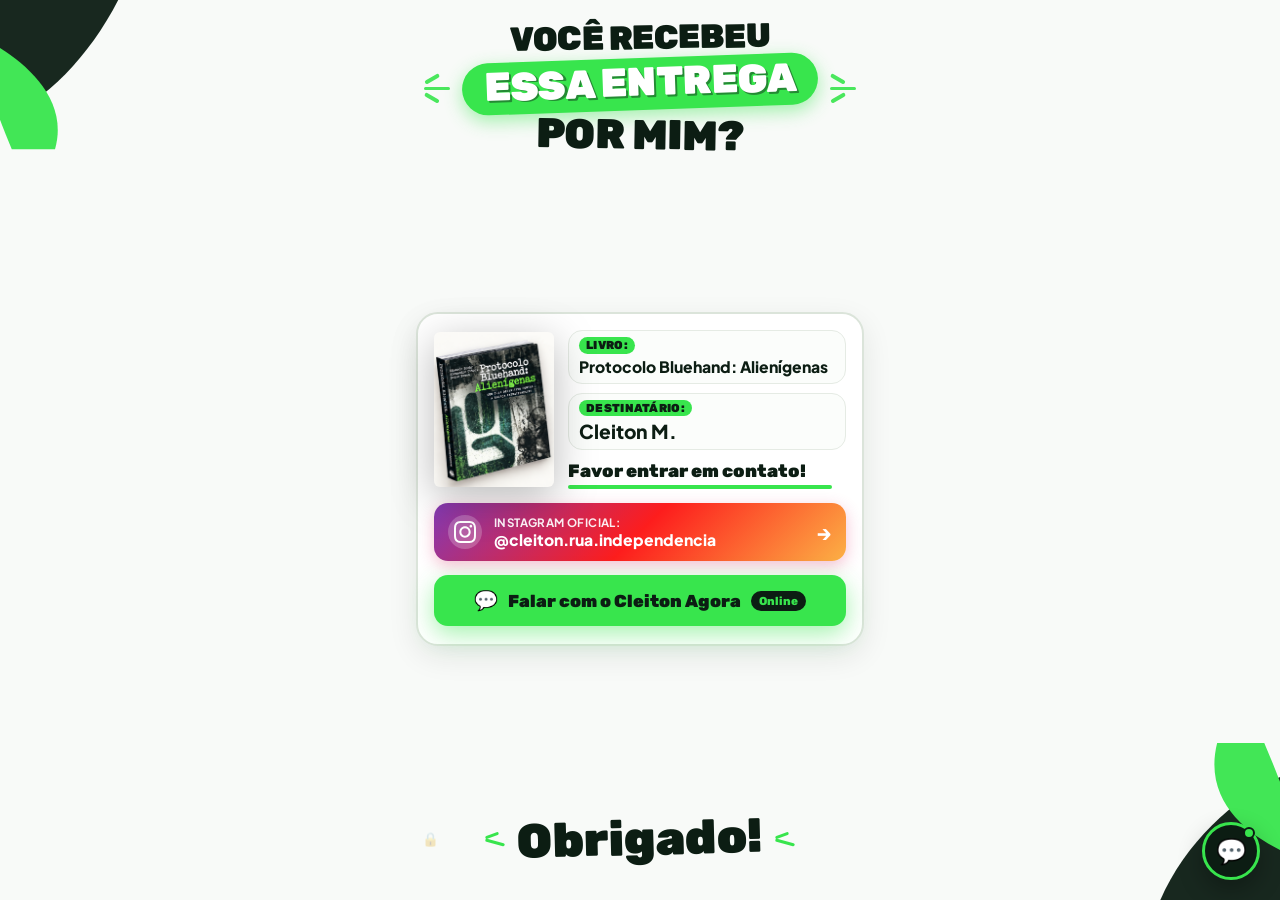
==== commit 45f89635: "style: aumentar tamanho e destaque dos elementos e transformar balao de chat em botao redondo no can" ====
--- a/index.html
+++ b/index.html
@@ -11,34 +11,34 @@
   <meta property="og:description" content="Aviso de entrega do livro Protocolo Bluehand: Alienígenas. Por favor, entre em contato!">
   <meta property="og:image" content="assets/livro.png">
 
-  <!-- Fontes do Google -->
+  <!-- Google Fonts -->
   <link rel="preconnect" href="https://fonts.googleapis.com">
   <link rel="preconnect" href="https://fonts.gstatic.com" crossorigin>
-  <link href="https://fonts.googleapis.com/css2?family=Plus+Jakarta+Sans:wght@500;600;700;800&family=Rubik:ital,wght@0,700;0,800;0,900;1,800&display=swap" rel="stylesheet">
+  <link href="https://fonts.googleapis.com/css2?family=Plus+Jakarta+Sans:wght@600;700;800&family=Rubik:ital,wght@0,700;0,800;0,900;1,800&display=swap" rel="stylesheet">
 
   <link rel="stylesheet" href="style.css">
 </head>
 <body>
 
-  <!-- Decorações de Cantos Fluidos (Proporcionais e responsivos) -->
+  <!-- Decorações de Cantos Fluidos (Proporcionais e fiéis ao folheto) -->
   <div class="corner-shape corner-top-left" aria-hidden="true">
-    <svg viewBox="0 0 240 180" fill="none" xmlns="http://www.w3.org/2000/svg">
-      <path d="M-20 -20 L140 -20 C110 60, 40 120, -20 140 Z" fill="#0C1D13"/>
-      <path d="M-20 40 C20 60, 80 100, 60 170 L15 170 C-10 120, -20 90, -20 40 Z" fill="#38E54D"/>
+    <svg viewBox="0 0 280 200" fill="none" xmlns="http://www.w3.org/2000/svg">
+      <path d="M-20 -20 L160 -20 C120 70, 50 140, -20 160 Z" fill="#0C1D13"/>
+      <path d="M-20 50 C20 70, 90 120, 70 190 L15 190 C-10 130, -20 100, -20 50 Z" fill="#38E54D"/>
     </svg>
   </div>
 
   <div class="corner-shape corner-bottom-right" aria-hidden="true">
-    <svg viewBox="0 0 240 180" fill="none" xmlns="http://www.w3.org/2000/svg">
-      <path d="M260 200 L100 200 C130 120, 200 50, 260 30 Z" fill="#0C1D13"/>
-      <path d="M260 130 C220 110, 160 70, 180 0 L230 0 C250 50, 260 80, 260 130 Z" fill="#38E54D"/>
+    <svg viewBox="0 0 280 200" fill="none" xmlns="http://www.w3.org/2000/svg">
+      <path d="M300 220 L120 220 C150 130, 230 60, 300 35 Z" fill="#0C1D13"/>
+      <path d="M300 145 C250 125, 180 80, 200 0 L260 0 C285 60, 300 95, 300 145 Z" fill="#38E54D"/>
     </svg>
   </div>
 
-  <!-- CONTAINER PRINCIPAL: CABE NA TELA SEM SCROLL -->
+  <!-- CONTAINER PRINCIPAL -->
   <div class="page-container">
     
-    <!-- Cabeçalho Compacto -->
+    <!-- Cabeçalho Grande e Destacado -->
     <header class="hero-header">
       <div class="doodle-bursts left" aria-hidden="true">
         <span></span><span></span><span></span>
@@ -57,25 +57,26 @@
       </div>
     </header>
 
-    <!-- Card Central Compacto -->
+    <!-- Card Central: Elementos Grandes e Fáceis de Ler -->
     <main class="flyer-card">
       
+      <!-- Linha do Livro e Identificação -->
       <div class="flyer-content-row">
-        <!-- Imagem do Livro Compacta -->
+        <!-- Imagem do Livro Destacada -->
         <div class="book-box">
           <img src="assets/livro.png" alt="Livro Protocolo Bluehand: Alienígenas" class="book-img">
         </div>
 
-        <!-- Dados do Livro e Destinatário -->
+        <!-- Textos Grandes -->
         <div class="details-box">
           <div class="info-pill-item">
-            <span class="pill-tag">Livro:</span>
+            <span class="pill-tag">LIVRO:</span>
             <strong class="pill-title">Protocolo Bluehand: Alienígenas</strong>
           </div>
 
           <div class="info-pill-item">
-            <span class="pill-tag">Destinatário:</span>
-            <strong class="pill-title">Cleiton M.</strong>
+            <span class="pill-tag">DESTINATÁRIO:</span>
+            <strong class="pill-title person-name">Cleiton M.</strong>
           </div>
 
           <div class="contact-prompt-wrap">
@@ -85,30 +86,30 @@
         </div>
       </div>
 
-      <!-- Botão do Instagram Oficial -->
+      <!-- Botão do Instagram Grande -->
       <a href="https://www.instagram.com/cleiton.rua.independencia/" target="_blank" rel="noopener noreferrer" class="instagram-btn">
         <div class="insta-icon-circle">
-          <svg width="18" height="18" viewBox="0 0 24 24" fill="currentColor">
+          <svg width="22" height="22" viewBox="0 0 24 24" fill="currentColor">
             <path d="M12 2.163c3.204 0 3.584.012 4.85.07 3.252.148 4.771 1.691 4.919 4.919.058 1.265.069 1.645.069 4.849 0 3.205-.012 3.584-.069 4.849-.149 3.225-1.664 4.771-4.919 4.919-1.266.058-1.644.07-4.85.07-3.204 0-3.584-.012-4.849-.07-3.26-.149-4.771-1.699-4.919-4.92-.058-1.265-.07-1.644-.07-4.849 0-3.204.013-3.583.07-4.849.149-3.227 1.664-4.771 4.919-4.919 1.266-.057 1.645-.069 4.849-.069zm0-2.163c-3.259 0-3.667.014-4.947.072-4.358.2-6.78 2.618-6.98 6.98-.059 1.281-.073 1.689-.073 4.948 0 3.259.014 3.668.072 4.948.2 4.358 2.618 6.78 6.98 6.98 1.281.058 1.689.072 4.948.072 3.259 0 3.668-.014 4.948-.072 4.354-.2 6.782-2.618 6.979-6.98.059-1.28.073-1.689.073-4.948 0-3.259-.014-3.667-.072-4.947-.196-4.354-2.617-6.78-6.979-6.98-1.281-.059-1.69-.073-4.949-.073zm0 5.838c-3.403 0-6.162 2.759-6.162 6.162s2.759 6.163 6.162 6.163 6.162-2.759 6.162-6.163c0-3.403-2.759-6.162-6.162-6.162zm0 10.162c-2.209 0-4-1.79-4-4 0-2.209 1.791-4 4-4s4 1.791 4 4c0 2.21-1.791 4-4 4zm6.406-11.845c-.796 0-1.441.645-1.441 1.44s.645 1.44 1.441 1.44c.795 0 1.439-.645 1.439-1.44s-.644-1.44-1.439-1.44z"/>
           </svg>
         </div>
         <div class="insta-info">
           <span class="insta-sub">Instagram Oficial:</span>
-          <span class="insta-username">@cleiton.rua.independencia</span>
+          <strong class="insta-username">@cleiton.rua.independencia</strong>
         </div>
         <span class="insta-arrow">→</span>
       </a>
 
-      <!-- Botão Central de Ação Rápida (Abre o Chat) -->
+      <!-- Botão de Ação Principal: Falar com Cleiton -->
       <button type="button" id="btnOpenChatFromCard" class="primary-chat-trigger-btn">
         <span class="trigger-icon">💬</span>
-        <span class="trigger-text">Mandar Mensagem Direta</span>
-        <span class="trigger-badge" id="cardChatBadge">Online</span>
+        <span class="trigger-text">Falar com o Cleiton Agora</span>
+        <span class="trigger-badge">Online</span>
       </button>
 
     </main>
 
-    <!-- Rodapé Compacto -->
+    <!-- Rodapé: Obrigado Centralizado e Grande (Sem Colisão) -->
     <footer class="hero-footer">
       <div class="thanks-row">
         <div class="doodle-bursts-small" aria-hidden="true">
@@ -119,29 +120,28 @@
           <span></span><span></span>
         </div>
       </div>
-      <a href="admin.html" class="admin-discreet-link" title="Acesso Administrativo">🔒</a>
+      <a href="admin.html" class="admin-discreet-link" title="Painel Administrativo">🔒</a>
     </footer>
 
   </div>
 
   <!-- ========================================================================
-       BALÃO FLUTUANTE DE CHAT (FAB - FLOATING ACTION BUTTON)
+       BALÃO FLUTUANTE DE CHAT (FAB NO CANTO INFERIOR DIREITO, NÃO TAMPA NADA)
        ======================================================================== -->
   <div class="floating-chat-container">
-    <button type="button" id="floatingChatBtn" class="floating-chat-btn" aria-label="Abrir conversa com Cleiton">
-      <span class="floating-icon">💬</span>
-      <span class="floating-label">Falar com Cleiton</span>
-      <span class="floating-online-dot"></span>
+    <button type="button" id="floatingChatBtn" class="floating-chat-fab" aria-label="Abrir conversa com Cleiton" title="Falar com Cleiton">
+      <span class="floating-fab-icon">💬</span>
+      <span class="floating-fab-status"></span>
     </button>
   </div>
 
   <!-- ========================================================================
-       DRAWER / MODAL FLUTUANTE DO CHAT
+       MODAL / DRAWER DO CHAT DESLIZANTE
        ======================================================================== -->
   <div id="chatDrawerBackdrop" class="chat-drawer-backdrop hidden"></div>
   
   <aside id="chatDrawer" class="chat-drawer hidden" aria-label="Janela de conversa">
-    <!-- Topbar do Chat Drawer -->
+    <!-- Cabeçalho do Chat -->
     <div class="drawer-header">
       <div class="drawer-profile">
         <div class="cleiton-avatar-circle">CM</div>
@@ -150,20 +150,20 @@
             <h4>Cleiton M.</h4>
             <span class="verified-check">✓</span>
           </div>
-          <span class="profile-status">Online agora</span>
+          <span class="profile-status">Respondendo em breve</span>
         </div>
       </div>
       <button type="button" id="btnCloseChatDrawer" class="btn-close-drawer" aria-label="Fechar chat">✕</button>
     </div>
 
-    <!-- Conteúdo do Drawer -->
+    <!-- Corpo do Chat -->
     <div class="drawer-body">
       
       <!-- ESTADO 1: FORMULÁRIO DE PRIMEIRO CONTATO -->
       <div id="contactFormContainer" class="drawer-view">
         <div class="view-intro">
-          <h5>Envie seu recado</h5>
-          <p>Mande uma mensagem direta e conversaremos aqui mesmo.</p>
+          <h5>Envie uma mensagem direta</h5>
+          <p>Você pode falar comigo diretamente por aqui.</p>
         </div>
 
         <form id="contactForm" class="compact-form" novalidate>
@@ -183,22 +183,22 @@
           </div>
 
           <button type="submit" id="btnSubmitForm" class="drawer-submit-btn">
-            <span class="btn-text">Enviar Mensagem</span>
+            <span class="btn-text">Enviar para o Cleiton</span>
             <span class="btn-spinner" aria-hidden="true"></span>
           </button>
         </form>
       </div>
 
-      <!-- ESTADO 2: TELA DE CHAT ATIVO -->
+      <!-- ESTADO 2: CONVERSA ATIVA -->
       <div id="chatViewContainer" class="drawer-view hidden">
         <div class="chat-messages-container" id="chatMessages" role="log" aria-live="polite">
           <!-- Mensagens geradas via script.js -->
         </div>
 
         <form id="chatQuickForm" class="drawer-input-bar">
-          <input type="text" id="chatQuickInput" placeholder="Digite uma mensagem..." autocomplete="off" required>
+          <input type="text" id="chatQuickInput" placeholder="Digite uma resposta..." autocomplete="off" required>
           <button type="submit" id="chatQuickSendBtn" class="drawer-send-btn" title="Enviar Mensagem">
-            <svg width="18" height="18" viewBox="0 0 24 24" fill="none" stroke="currentColor" stroke-width="2.5" stroke-linecap="round" stroke-linejoin="round">
+            <svg width="20" height="20" viewBox="0 0 24 24" fill="none" stroke="currentColor" stroke-width="2.5" stroke-linecap="round" stroke-linejoin="round">
               <line x1="22" y1="2" x2="11" y2="13"></line>
               <polygon points="22 2 15 22 11 13 2 9 22 2"></polygon>
             </svg>
--- a/style.css
+++ b/style.css
@@ -1,5 +1,5 @@
 /* ==========================================================================
-   STYLE.CSS - VERSÃO COMPACTA SEM SCROLL COM BALÃO FLUTUANTE
+   STYLE.CSS - VERSÃO DESTACADA E LEGÍVEL (SEM CONFLITO DE LAYOUT)
    ========================================================================== */
 
 :root {
@@ -10,25 +10,25 @@
   --color-deep-forest: #142e20;
   --color-bg-page: #f8faf8;
   --color-card-bg: #ffffff;
-  --color-border: #e2e8e0;
+  --color-border: #dbe4da;
   --color-text-main: #0c1d13;
-  --color-text-muted: #526056;
+  --color-text-muted: #4a5a50;
   --color-danger: #ef4444;
   
   --font-display: 'Rubik', -apple-system, BlinkMacSystemFont, sans-serif;
   --font-body: 'Plus Jakarta Sans', -apple-system, BlinkMacSystemFont, sans-serif;
 
-  --shadow-sm: 0 2px 6px rgba(12, 29, 19, 0.04);
-  --shadow-card: 0 8px 24px rgba(12, 29, 19, 0.08);
-  --shadow-neon: 0 8px 22px rgba(56, 229, 77, 0.4);
-  --shadow-drawer: 0 -10px 40px rgba(0, 0, 0, 0.2);
+  --shadow-card: 0 10px 30px rgba(12, 29, 19, 0.09);
+  --shadow-neon: 0 8px 24px rgba(56, 229, 77, 0.45);
+  --shadow-fab: 0 10px 25px rgba(0, 0, 0, 0.3);
+  --shadow-drawer: 0 -12px 40px rgba(0, 0, 0, 0.25);
 
   --radius-sm: 8px;
   --radius-md: 14px;
-  --radius-lg: 20px;
+  --radius-lg: 22px;
   --radius-pill: 9999px;
 
-  --transition-smooth: all 0.25s cubic-bezier(0.16, 1, 0.3, 1);
+  --transition-smooth: all 0.22s cubic-bezier(0.16, 1, 0.3, 1);
 }
 
 *, *::before, *::after {
@@ -38,27 +38,25 @@
 }
 
 html, body {
-  height: 100%;
   min-height: 100dvh;
   background-color: var(--color-bg-page);
   color: var(--color-text-main);
   font-family: var(--font-body);
-  line-height: 1.35;
-  overflow: hidden; /* Mantém a página estática sem scroll no mobile */
+  line-height: 1.3;
   position: relative;
   -webkit-font-smoothing: antialiased;
 }
 
 /* ==========================================================================
-   DECORAÇÕES DE CANTO (RESPONSIVAS E SUTIS)
+   DECORAÇÕES DE CANTO (PROPORCIONAIS)
    ========================================================================== */
 .corner-shape {
   position: fixed;
   pointer-events: none;
   z-index: 1;
-  width: 180px;
-  max-width: 32vw;
-  opacity: 0.9;
+  width: 220px;
+  max-width: 36vw;
+  opacity: 0.95;
 }
 
 .corner-top-left {
@@ -78,28 +76,29 @@
 }
 
 /* ==========================================================================
-   CONTAINER PRINCIPAL (CABE NA TELA SEM PRECISAR DE SCROLL)
+   CONTAINER PRINCIPAL
    ========================================================================== */
 .page-container {
   position: relative;
   z-index: 2;
-  max-width: 520px;
-  height: 100dvh;
+  max-width: 480px;
+  min-height: 100dvh;
   margin: 0 auto;
-  padding: 10px 14px;
+  padding: 16px 16px 20px;
   display: flex;
   flex-direction: column;
   justify-content: space-between;
+  gap: 14px;
 }
 
 /* ==========================================================================
-   CABEÇALHO COMPACTO
+   CABEÇALHO GRANDE E DESTACADO
    ========================================================================== */
 .hero-header {
   display: flex;
   align-items: center;
   justify-content: center;
-  gap: 8px;
+  gap: 12px;
   margin-top: 4px;
   text-align: center;
 }
@@ -115,7 +114,7 @@
   font-weight: 900;
   text-transform: uppercase;
   letter-spacing: -0.5px;
-  line-height: 1.02;
+  line-height: 1.05;
   color: var(--color-dark-green);
   display: flex;
   flex-direction: column;
@@ -123,25 +122,25 @@
 }
 
 .title-top {
-  font-size: clamp(1.15rem, 4.2vw, 1.6rem);
+  font-size: clamp(1.45rem, 5.8vw, 2.1rem);
   transform: rotate(-1deg);
 }
 
 .brush-badge {
   background-color: var(--color-neon-green);
   color: #ffffff;
-  padding: 2px 16px 4px;
-  margin: 2px 0;
+  padding: 4px 22px 6px;
+  margin: 3px 0;
   border-radius: var(--radius-pill);
-  font-size: clamp(1.3rem, 5.2vw, 1.9rem);
+  font-size: clamp(1.65rem, 6.8vw, 2.5rem);
   transform: rotate(-2deg);
   display: inline-block;
-  box-shadow: 0 4px 14px rgba(56, 229, 77, 0.4);
-  text-shadow: 1.5px 1.5px 0px rgba(12, 29, 19, 0.4);
+  box-shadow: 0 6px 18px rgba(56, 229, 77, 0.45);
+  text-shadow: 2px 2px 0px rgba(12, 29, 19, 0.45);
 }
 
 .title-bottom {
-  font-size: clamp(1.35rem, 5.4vw, 2.0rem);
+  font-size: clamp(1.75rem, 7.2vw, 2.6rem);
   transform: rotate(1deg);
 }
 
@@ -149,37 +148,37 @@
 .doodle-bursts {
   display: flex;
   flex-direction: column;
-  gap: 5px;
-  opacity: 0.85;
+  gap: 6px;
+  opacity: 0.9;
 }
 
 .doodle-bursts span {
   display: block;
-  height: 3px;
+  height: 3.5px;
   background-color: var(--color-neon-green);
-  border-radius: 3px;
-}
-
-.doodle-bursts.left span:nth-child(1) { width: 14px; transform: rotate(-30deg); }
-.doodle-bursts.left span:nth-child(2) { width: 22px; transform: rotate(0deg); }
-.doodle-bursts.left span:nth-child(3) { width: 14px; transform: rotate(30deg); }
-
-.doodle-bursts.right span:nth-child(1) { width: 14px; transform: rotate(30deg); }
-.doodle-bursts.right span:nth-child(2) { width: 22px; transform: rotate(0deg); }
-.doodle-bursts.right span:nth-child(3) { width: 14px; transform: rotate(-30deg); }
+  border-radius: 4px;
+}
+
+.doodle-bursts.left span:nth-child(1) { width: 16px; transform: rotate(-30deg); }
+.doodle-bursts.left span:nth-child(2) { width: 26px; transform: rotate(0deg); }
+.doodle-bursts.left span:nth-child(3) { width: 16px; transform: rotate(30deg); }
+
+.doodle-bursts.right span:nth-child(1) { width: 16px; transform: rotate(30deg); }
+.doodle-bursts.right span:nth-child(2) { width: 26px; transform: rotate(0deg); }
+.doodle-bursts.right span:nth-child(3) { width: 16px; transform: rotate(-30deg); }
 
 /* ==========================================================================
-   CARD DO FOLHETO (CENTRAL E COMPACTO)
+   CARD DO FOLHETO (ELEMENTOS GRANDES E LEGÍVEIS)
    ========================================================================== */
 .flyer-card {
   background: var(--color-card-bg);
-  border: 1.5px solid var(--color-border);
+  border: 2px solid var(--color-border);
   border-radius: var(--radius-lg);
-  padding: 14px;
+  padding: 16px 16px 18px;
   box-shadow: var(--shadow-card);
   display: flex;
   flex-direction: column;
-  gap: 12px;
+  gap: 14px;
 }
 
 .flyer-content-row {
@@ -189,8 +188,8 @@
 }
 
 .book-box {
-  width: 95px;
-  min-width: 95px;
+  width: 120px;
+  min-width: 120px;
   display: flex;
   justify-content: center;
 }
@@ -198,26 +197,27 @@
 .book-img {
   width: 100%;
   height: auto;
-  max-height: 125px;
+  max-height: 155px;
   object-fit: contain;
-  border-radius: 4px;
-  filter: drop-shadow(0 8px 16px rgba(0, 0, 0, 0.22));
+  border-radius: 6px;
+  filter: drop-shadow(0 10px 20px rgba(0, 0, 0, 0.28));
+  display: block;
 }
 
 .details-box {
   flex: 1;
   display: flex;
   flex-direction: column;
-  gap: 8px;
+  gap: 9px;
 }
 
 .info-pill-item {
   display: flex;
   flex-direction: column;
   background: #fbfdfb;
-  border: 1px solid #eef2ed;
-  border-radius: 8px;
-  padding: 5px 8px;
+  border: 1.5px solid #e5ebe4;
+  border-radius: var(--radius-md);
+  padding: 6px 10px;
 }
 
 .pill-tag {
@@ -225,20 +225,26 @@
   background-color: var(--color-neon-green);
   color: var(--color-dark-green);
   font-family: var(--font-display);
-  font-size: 0.65rem;
+  font-size: 0.72rem;
+  font-weight: 900;
+  text-transform: uppercase;
+  padding: 2px 7px;
+  border-radius: var(--radius-pill);
+  line-height: 1.1;
+  letter-spacing: 0.3px;
+}
+
+.pill-title {
+  font-size: 0.98rem;
   font-weight: 800;
-  text-transform: uppercase;
-  padding: 1px 6px;
-  border-radius: var(--radius-pill);
-  line-height: 1.2;
-}
-
-.pill-title {
-  font-size: 0.85rem;
-  font-weight: 700;
-  color: var(--color-dark-green);
-  line-height: 1.2;
-  margin-top: 2px;
+  color: var(--color-dark-green);
+  line-height: 1.25;
+  margin-top: 3px;
+}
+
+.person-name {
+  font-size: 1.2rem;
+  font-weight: 900;
 }
 
 .contact-prompt-wrap {
@@ -247,41 +253,43 @@
 
 .contact-prompt {
   font-family: var(--font-display);
-  font-size: 0.95rem;
-  font-weight: 800;
-  color: var(--color-dark-green);
+  font-size: 1.12rem;
+  font-weight: 900;
+  color: var(--color-dark-green);
+  line-height: 1.15;
 }
 
 .doodle-underline {
-  height: 3px;
+  height: 4px;
   background: var(--color-neon-green);
-  border-radius: 3px;
-  width: 90%;
-  margin-top: 2px;
+  border-radius: 4px;
+  width: 95%;
+  margin-top: 3px;
 }
 
 /* Botão do Instagram */
 .instagram-btn {
   display: flex;
   align-items: center;
-  gap: 10px;
+  gap: 12px;
   background: linear-gradient(135deg, #833ab4, #fd1d1d, #fcb045);
   color: #ffffff;
   text-decoration: none;
   border-radius: var(--radius-md);
-  padding: 9px 12px;
-  box-shadow: 0 4px 12px rgba(225, 48, 108, 0.25);
+  padding: 12px 14px;
+  box-shadow: 0 5px 16px rgba(225, 48, 108, 0.3);
   transition: var(--transition-smooth);
 }
 
 .instagram-btn:hover {
-  transform: translateY(-1px);
+  transform: translateY(-2px);
+  box-shadow: 0 8px 20px rgba(225, 48, 108, 0.4);
 }
 
 .insta-icon-circle {
-  background: rgba(255, 255, 255, 0.2);
-  width: 28px;
-  height: 28px;
+  background: rgba(255, 255, 255, 0.22);
+  width: 34px;
+  height: 34px;
   border-radius: 50%;
   display: flex;
   align-items: center;
@@ -295,33 +303,36 @@
 }
 
 .insta-sub {
-  font-size: 0.65rem;
-  opacity: 0.9;
+  font-size: 0.72rem;
+  opacity: 0.92;
   text-transform: uppercase;
+  font-weight: 700;
+  letter-spacing: 0.4px;
 }
 
 .insta-username {
-  font-size: 0.82rem;
-  font-weight: 800;
+  font-size: 0.98rem;
+  font-weight: 900;
+  line-height: 1.1;
 }
 
 .insta-arrow {
-  font-size: 1.05rem;
-  font-weight: bold;
-}
-
-/* Botão Central de Abrir Chat no Card */
+  font-size: 1.25rem;
+  font-weight: 900;
+}
+
+/* Botão Central de Abrir Chat */
 .primary-chat-trigger-btn {
   display: flex;
   align-items: center;
   justify-content: center;
-  gap: 8px;
+  gap: 10px;
   background-color: var(--color-neon-green);
   color: var(--color-dark-green);
   font-family: var(--font-display);
-  font-size: 0.95rem;
-  font-weight: 800;
-  padding: 11px 16px;
+  font-size: 1.08rem;
+  font-weight: 900;
+  padding: 14px 18px;
   border: none;
   border-radius: var(--radius-md);
   cursor: pointer;
@@ -331,135 +342,142 @@
 
 .primary-chat-trigger-btn:hover {
   background-color: var(--color-neon-hover);
-  transform: translateY(-1px);
+  transform: translateY(-2px);
+  box-shadow: 0 10px 28px rgba(56, 229, 77, 0.55);
+}
+
+.trigger-icon {
+  font-size: 1.2rem;
 }
 
 .trigger-badge {
   background: var(--color-dark-green);
   color: var(--color-neon-green);
-  font-size: 0.68rem;
-  padding: 2px 7px;
+  font-size: 0.72rem;
+  font-weight: 800;
+  padding: 3px 8px;
   border-radius: var(--radius-pill);
 }
 
 /* ==========================================================================
-   RODAPÉ COMPACTO
+   RODAPÉ (OBRIGADO CENTRALIZADO E GRANDE)
    ========================================================================== */
 .hero-footer {
-  margin-bottom: 8px;
+  margin: 6px 0 10px;
   display: flex;
   align-items: center;
   justify-content: center;
   position: relative;
+  text-align: center;
 }
 
 .thanks-row {
   display: inline-flex;
   align-items: center;
-  gap: 8px;
+  gap: 12px;
 }
 
 .thanks-text {
   font-family: var(--font-display);
-  font-size: 1.45rem;
-  font-weight: 900;
-  color: var(--color-dark-green);
-  transform: rotate(-1deg);
+  font-size: clamp(2rem, 8vw, 3rem);
+  font-weight: 900;
+  color: var(--color-dark-green);
+  transform: rotate(-1.5deg);
+  letter-spacing: -0.5px;
 }
 
 .doodle-bursts-small {
   display: flex;
   flex-direction: column;
-  gap: 3px;
+  gap: 4px;
 }
 
 .doodle-bursts-small span {
   display: block;
-  height: 2.5px;
+  height: 3px;
   background-color: var(--color-neon-green);
-  border-radius: 2px;
-}
-
-.doodle-bursts-small span:nth-child(1) { width: 10px; transform: rotate(-20deg); }
-.doodle-bursts-small span:nth-child(2) { width: 14px; transform: rotate(15deg); }
+  border-radius: 3px;
+}
+
+.doodle-bursts-small span:nth-child(1) { width: 14px; transform: rotate(-20deg); }
+.doodle-bursts-small span:nth-child(2) { width: 20px; transform: rotate(15deg); }
 
 .admin-discreet-link {
   position: absolute;
-  right: 0;
+  left: 0;
   font-size: 0.85rem;
-  opacity: 0.35;
+  opacity: 0.25;
   text-decoration: none;
-  padding: 4px;
+  padding: 6px;
 }
 
 .admin-discreet-link:hover {
-  opacity: 1;
+  opacity: 0.9;
 }
 
 /* ==========================================================================
-   BALÃO FLUTUANTE DE CHAT (FAB)
+   BALÃO FLUTUANTE DE CHAT (FAB - REDONDO NO CANTO, NUNCA TAMPANDO O OBRIGADO)
    ========================================================================== */
 .floating-chat-container {
   position: fixed;
   bottom: 20px;
-  right: 18px;
+  right: 20px;
   z-index: 90;
 }
 
-.floating-chat-btn {
-  display: flex;
-  align-items: center;
-  gap: 8px;
-  background-color: var(--color-dark-green);
+.floating-chat-fab {
+  width: 58px;
+  height: 58px;
+  border-radius: 50%;
+  background: var(--color-dark-green);
+  border: 3px solid var(--color-neon-green);
   color: #ffffff;
-  border: 2px solid var(--color-neon-green);
-  padding: 10px 16px;
-  border-radius: var(--radius-pill);
+  display: flex;
+  align-items: center;
+  justify-content: center;
   cursor: pointer;
-  box-shadow: 0 8px 24px rgba(12, 29, 19, 0.35);
+  box-shadow: var(--shadow-fab);
+  position: relative;
   transition: var(--transition-smooth);
 }
 
-.floating-chat-btn:hover {
-  transform: scale(1.04) translateY(-2px);
+.floating-chat-fab:hover {
+  transform: scale(1.08) translateY(-3px);
   background-color: var(--color-deep-forest);
 }
 
-.floating-icon {
-  font-size: 1.15rem;
-}
-
-.floating-label {
-  font-family: var(--font-display);
-  font-size: 0.85rem;
-  font-weight: 800;
-  letter-spacing: 0.2px;
-}
-
-.floating-online-dot {
-  width: 8px;
-  height: 8px;
+.floating-fab-icon {
+  font-size: 1.55rem;
+}
+
+.floating-fab-status {
+  position: absolute;
+  top: 2px;
+  right: 2px;
+  width: 12px;
+  height: 12px;
   background-color: var(--color-neon-green);
+  border: 2px solid var(--color-dark-green);
   border-radius: 50%;
-  animation: pulseDot 2s infinite ease-in-out;
-}
-
-@keyframes pulseDot {
-  0% { transform: scale(0.9); opacity: 0.8; }
-  50% { transform: scale(1.3); opacity: 1; box-shadow: 0 0 8px var(--color-neon-green); }
-  100% { transform: scale(0.9); opacity: 0.8; }
+  animation: pulseNeon 2s infinite ease-in-out;
+}
+
+@keyframes pulseNeon {
+  0% { transform: scale(0.9); box-shadow: 0 0 0 0 rgba(56, 229, 77, 0.7); }
+  70% { transform: scale(1.1); box-shadow: 0 0 0 8px rgba(56, 229, 77, 0); }
+  100% { transform: scale(0.9); box-shadow: 0 0 0 0 rgba(56, 229, 77, 0); }
 }
 
 /* ==========================================================================
-   DRAWER / MODAL DO CHAT (SLIDE UP NO MOBILE, POPUP NO DESKTOP)
+   DRAWER / MODAL DE CHAT
    ========================================================================== */
 .chat-drawer-backdrop {
   position: fixed;
   inset: 0;
-  background: rgba(12, 29, 19, 0.4);
-  backdrop-filter: blur(3px);
+  background: rgba(12, 29, 19, 0.45);
+  backdrop-filter: blur(4px);
   z-index: 100;
-  transition: opacity 0.3s ease;
+  transition: opacity 0.25s ease;
 }
 
 .chat-drawer-backdrop.hidden {
@@ -474,17 +492,17 @@
   box-shadow: var(--shadow-drawer);
   display: flex;
   flex-direction: column;
-  transition: transform 0.3s cubic-bezier(0.16, 1, 0.3, 1);
-}
-
-/* Mobile: Drawer vindo de baixo */
+  transition: transform 0.3s cubic-bezier(0.16, 1, 0.3, 1), opacity 0.25s ease;
+}
+
+/* Mobile: Drawer vindo de baixo com boa altura */
 @media (max-width: 639px) {
   .chat-drawer {
     bottom: 0;
     left: 0;
     right: 0;
-    height: 85dvh;
-    border-radius: 22px 22px 0 0;
+    height: 86dvh;
+    border-radius: 24px 24px 0 0;
   }
   .chat-drawer.hidden {
     transform: translateY(100%);
@@ -492,15 +510,15 @@
   }
 }
 
-/* Desktop: Popup no canto inferior direito */
+/* Desktop: Popup no canto direito */
 @media (min-width: 640px) {
   .chat-drawer {
     bottom: 24px;
     right: 24px;
-    width: 380px;
-    height: 520px;
+    width: 390px;
+    height: 540px;
     border-radius: var(--radius-lg);
-    border: 1.5px solid var(--color-border);
+    border: 2px solid var(--color-border);
   }
   .chat-drawer.hidden {
     transform: translateY(30px) scale(0.95);
@@ -513,27 +531,27 @@
 .drawer-header {
   background: var(--color-dark-green);
   color: #ffffff;
-  padding: 14px 16px;
+  padding: 14px 18px;
   display: flex;
   align-items: center;
   justify-content: space-between;
-  border-bottom: 2px solid var(--color-neon-green);
+  border-bottom: 2.5px solid var(--color-neon-green);
 }
 
 .drawer-profile {
   display: flex;
   align-items: center;
-  gap: 10px;
+  gap: 12px;
 }
 
 .cleiton-avatar-circle {
-  width: 38px;
-  height: 38px;
+  width: 42px;
+  height: 42px;
   background: var(--color-neon-green);
   color: var(--color-dark-green);
   font-family: var(--font-display);
   font-weight: 900;
-  font-size: 0.95rem;
+  font-size: 1.05rem;
   border-radius: 50%;
   display: flex;
   align-items: center;
@@ -548,40 +566,41 @@
 .profile-name-row {
   display: flex;
   align-items: center;
-  gap: 5px;
+  gap: 6px;
 }
 
 .profile-name-row h4 {
-  font-size: 0.95rem;
+  font-size: 1.05rem;
   font-weight: 800;
 }
 
 .verified-check {
   background: var(--color-neon-green);
   color: var(--color-dark-green);
-  width: 14px;
-  height: 14px;
+  width: 16px;
+  height: 16px;
   border-radius: 50%;
   display: inline-flex;
   align-items: center;
   justify-content: center;
-  font-size: 0.6rem;
+  font-size: 0.65rem;
   font-weight: 900;
 }
 
 .profile-status {
-  font-size: 0.72rem;
+  font-size: 0.76rem;
   color: #86efac;
+  font-weight: 600;
 }
 
 .btn-close-drawer {
-  background: rgba(255, 255, 255, 0.12);
+  background: rgba(255, 255, 255, 0.14);
   border: none;
   color: #ffffff;
-  width: 32px;
-  height: 32px;
+  width: 36px;
+  height: 36px;
   border-radius: 50%;
-  font-size: 0.95rem;
+  font-size: 1.05rem;
   cursor: pointer;
   display: flex;
   align-items: center;
@@ -590,7 +609,7 @@
 }
 
 .btn-close-drawer:hover {
-  background: rgba(255, 255, 255, 0.25);
+  background: rgba(255, 255, 255, 0.28);
 }
 
 /* Corpo do Drawer */
@@ -606,7 +625,7 @@
   flex: 1;
   display: flex;
   flex-direction: column;
-  padding: 16px;
+  padding: 18px;
   overflow-y: auto;
 }
 
@@ -614,46 +633,46 @@
   display: none !important;
 }
 
-/* Formulário de Primeiro Contato */
 .view-intro {
-  margin-bottom: 14px;
+  margin-bottom: 16px;
 }
 
 .view-intro h5 {
-  font-size: 1.05rem;
+  font-size: 1.15rem;
+  font-weight: 900;
+  color: var(--color-dark-green);
+}
+
+.view-intro p {
+  font-size: 0.88rem;
+  color: var(--color-text-muted);
+  margin-top: 2px;
+}
+
+.compact-form {
+  display: flex;
+  flex-direction: column;
+  gap: 14px;
+}
+
+.input-block {
+  display: flex;
+  flex-direction: column;
+  gap: 5px;
+}
+
+.input-block label {
+  font-size: 0.85rem;
   font-weight: 800;
-  color: var(--color-dark-green);
-}
-
-.view-intro p {
-  font-size: 0.82rem;
-  color: var(--color-text-muted);
-}
-
-.compact-form {
-  display: flex;
-  flex-direction: column;
-  gap: 12px;
-}
-
-.input-block {
-  display: flex;
-  flex-direction: column;
-  gap: 4px;
-}
-
-.input-block label {
-  font-size: 0.8rem;
-  font-weight: 700;
   color: var(--color-dark-green);
 }
 
 .input-block input,
 .input-block textarea {
   font-family: var(--font-body);
-  font-size: 0.9rem;
-  padding: 10px 12px;
-  border: 1.5px solid var(--color-border);
+  font-size: 0.98rem;
+  padding: 12px 14px;
+  border: 1.8px solid var(--color-border);
   border-radius: var(--radius-md);
   outline: none;
   background: #ffffff;
@@ -663,21 +682,21 @@
 .input-block input:focus,
 .input-block textarea:focus {
   border-color: var(--color-neon-green);
-  box-shadow: 0 0 0 3px rgba(56, 229, 77, 0.2);
+  box-shadow: 0 0 0 4px rgba(56, 229, 77, 0.2);
 }
 
 .drawer-submit-btn {
   background-color: var(--color-neon-green);
   color: var(--color-dark-green);
   font-family: var(--font-display);
-  font-size: 1rem;
-  font-weight: 800;
-  padding: 12px;
+  font-size: 1.08rem;
+  font-weight: 900;
+  padding: 14px;
   border: none;
   border-radius: var(--radius-md);
   cursor: pointer;
   box-shadow: var(--shadow-neon);
-  margin-top: 4px;
+  margin-top: 6px;
   transition: var(--transition-smooth);
   display: flex;
   align-items: center;
@@ -686,10 +705,11 @@
 
 .drawer-submit-btn:hover {
   background-color: var(--color-neon-hover);
+  transform: translateY(-1px);
 }
 
 .drawer-submit-btn.loading {
-  opacity: 0.8;
+  opacity: 0.85;
   pointer-events: none;
 }
 
@@ -703,9 +723,9 @@
 
 .btn-spinner {
   display: none;
-  width: 20px;
-  height: 20px;
-  border: 2.5px solid rgba(12, 29, 19, 0.2);
+  width: 22px;
+  height: 22px;
+  border: 3px solid rgba(12, 29, 19, 0.2);
   border-top-color: var(--color-dark-green);
   border-radius: 50%;
   animation: spin 0.8s linear infinite;
@@ -715,20 +735,20 @@
   to { transform: rotate(360deg); }
 }
 
-/* Área de Mensagens do Chat */
+/* Área de Mensagens */
 .chat-messages-container {
   flex: 1;
   overflow-y: auto;
-  padding: 8px 4px;
-  display: flex;
-  flex-direction: column;
-  gap: 10px;
+  padding: 10px 4px;
+  display: flex;
+  flex-direction: column;
+  gap: 12px;
 }
 
 .chat-bubble-row {
   display: flex;
   flex-direction: column;
-  max-width: 82%;
+  max-width: 84%;
   animation: fadeIn 0.2s ease-out;
 }
 
@@ -748,10 +768,10 @@
 }
 
 .chat-bubble {
-  padding: 9px 13px;
-  border-radius: 16px;
-  font-size: 0.88rem;
-  line-height: 1.35;
+  padding: 10px 15px;
+  border-radius: 18px;
+  font-size: 0.92rem;
+  line-height: 1.38;
   word-break: break-word;
 }
 
@@ -759,7 +779,8 @@
   background-color: var(--color-neon-green);
   color: var(--color-dark-green);
   border-bottom-right-radius: 3px;
-  box-shadow: 0 2px 6px rgba(56, 229, 77, 0.2);
+  box-shadow: 0 3px 8px rgba(56, 229, 77, 0.25);
+  font-weight: 500;
 }
 
 .chat-bubble-row.cleiton .chat-bubble {
@@ -769,24 +790,24 @@
 }
 
 .chat-bubble-sender {
-  font-size: 0.68rem;
-  font-weight: 700;
+  font-size: 0.72rem;
+  font-weight: 800;
   margin-bottom: 2px;
   color: var(--color-neon-green);
 }
 
 .chat-bubble-time {
-  font-size: 0.65rem;
+  font-size: 0.68rem;
   color: var(--color-text-muted);
-  margin-top: 2px;
+  margin-top: 3px;
   padding: 0 4px;
 }
 
-/* Barra de Mensagem Rápida no Drawer */
+/* Barra de Digitação Rápida */
 .drawer-input-bar {
   display: flex;
-  gap: 6px;
-  padding: 10px 14px;
+  gap: 8px;
+  padding: 12px 16px;
   background: #ffffff;
   border-top: 1.5px solid var(--color-border);
 }
@@ -794,9 +815,9 @@
 .drawer-input-bar input {
   flex: 1;
   font-family: var(--font-body);
-  font-size: 0.9rem;
-  padding: 8px 12px;
-  border: 1.5px solid var(--color-border);
+  font-size: 0.95rem;
+  padding: 10px 14px;
+  border: 1.8px solid var(--color-border);
   border-radius: var(--radius-pill);
   outline: none;
 }
@@ -809,8 +830,8 @@
   background-color: var(--color-neon-green);
   color: var(--color-dark-green);
   border: none;
-  width: 38px;
-  height: 38px;
+  width: 42px;
+  height: 42px;
   border-radius: 50%;
   display: flex;
   align-items: center;
@@ -827,20 +848,21 @@
 /* Toast */
 .toast-popup {
   position: fixed;
-  bottom: 80px;
+  bottom: 85px;
   left: 50%;
   transform: translateX(-50%) translateY(50px);
   background: var(--color-dark-green);
   color: #ffffff;
-  padding: 10px 18px;
+  padding: 11px 20px;
   border-radius: var(--radius-pill);
   border: 1.5px solid var(--color-neon-green);
-  font-size: 0.85rem;
-  font-weight: 600;
+  font-size: 0.88rem;
+  font-weight: 700;
   z-index: 9999;
   opacity: 0;
   pointer-events: none;
   transition: all 0.25s ease-out;
+  box-shadow: 0 8px 20px rgba(0, 0, 0, 0.25);
 }
 
 .toast-popup.visible {
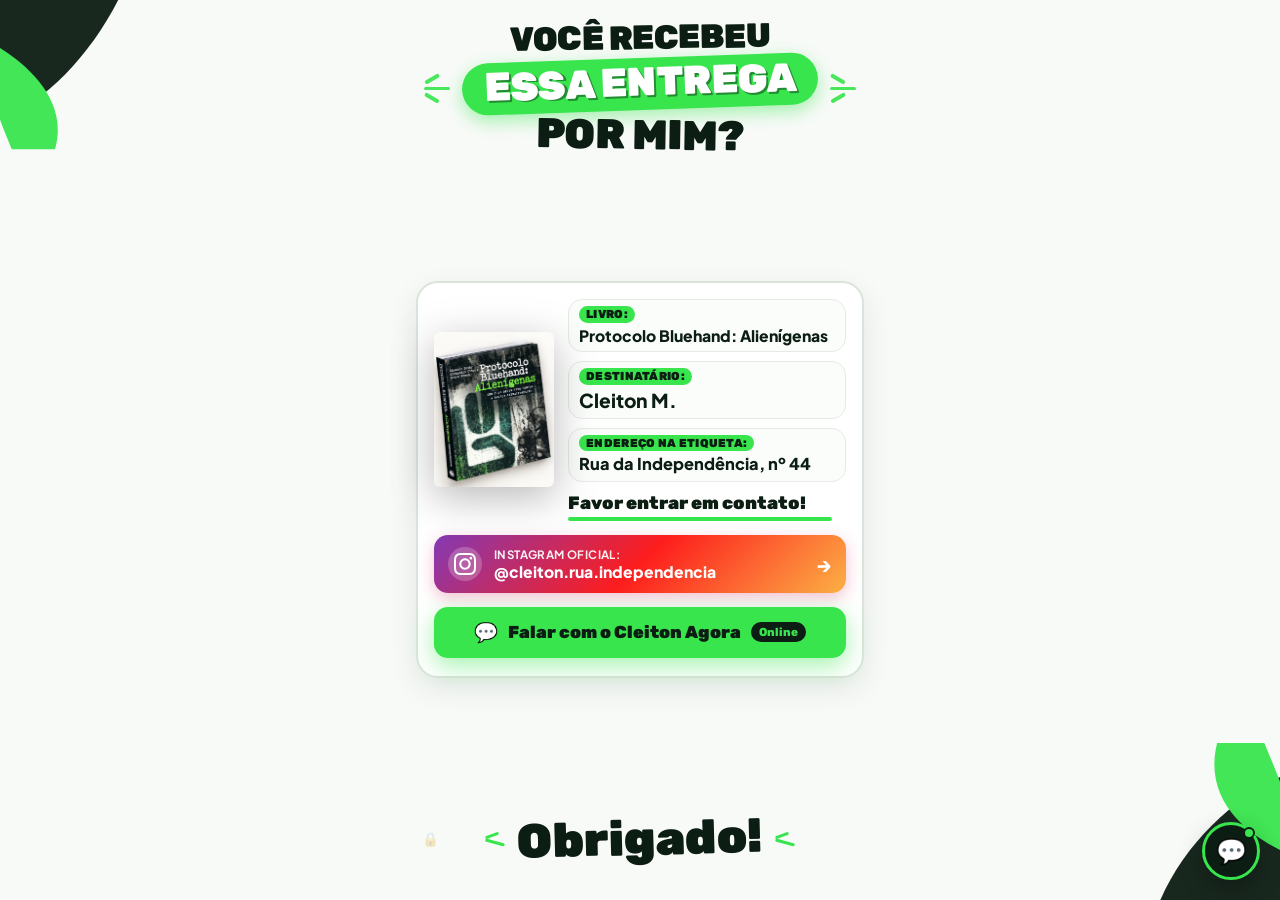
==== commit 15e1bec2: "feat: adicionar endereco na etiqueta no card principal" ====
--- a/index.html
+++ b/index.html
@@ -77,6 +77,11 @@
           <div class="info-pill-item">
             <span class="pill-tag">DESTINATÁRIO:</span>
             <strong class="pill-title person-name">Cleiton M.</strong>
+          </div>
+
+          <div class="info-pill-item">
+            <span class="pill-tag">ENDEREÇO NA ETIQUETA:</span>
+            <strong class="pill-title address-text">Rua da Independência, nº 44</strong>
           </div>
 
           <div class="contact-prompt-wrap">
--- a/style.css
+++ b/style.css
@@ -245,6 +245,12 @@
 .person-name {
   font-size: 1.2rem;
   font-weight: 900;
+}
+
+.address-text {
+  font-size: 1.02rem;
+  font-weight: 800;
+  color: var(--color-dark-green);
 }
 
 .contact-prompt-wrap {
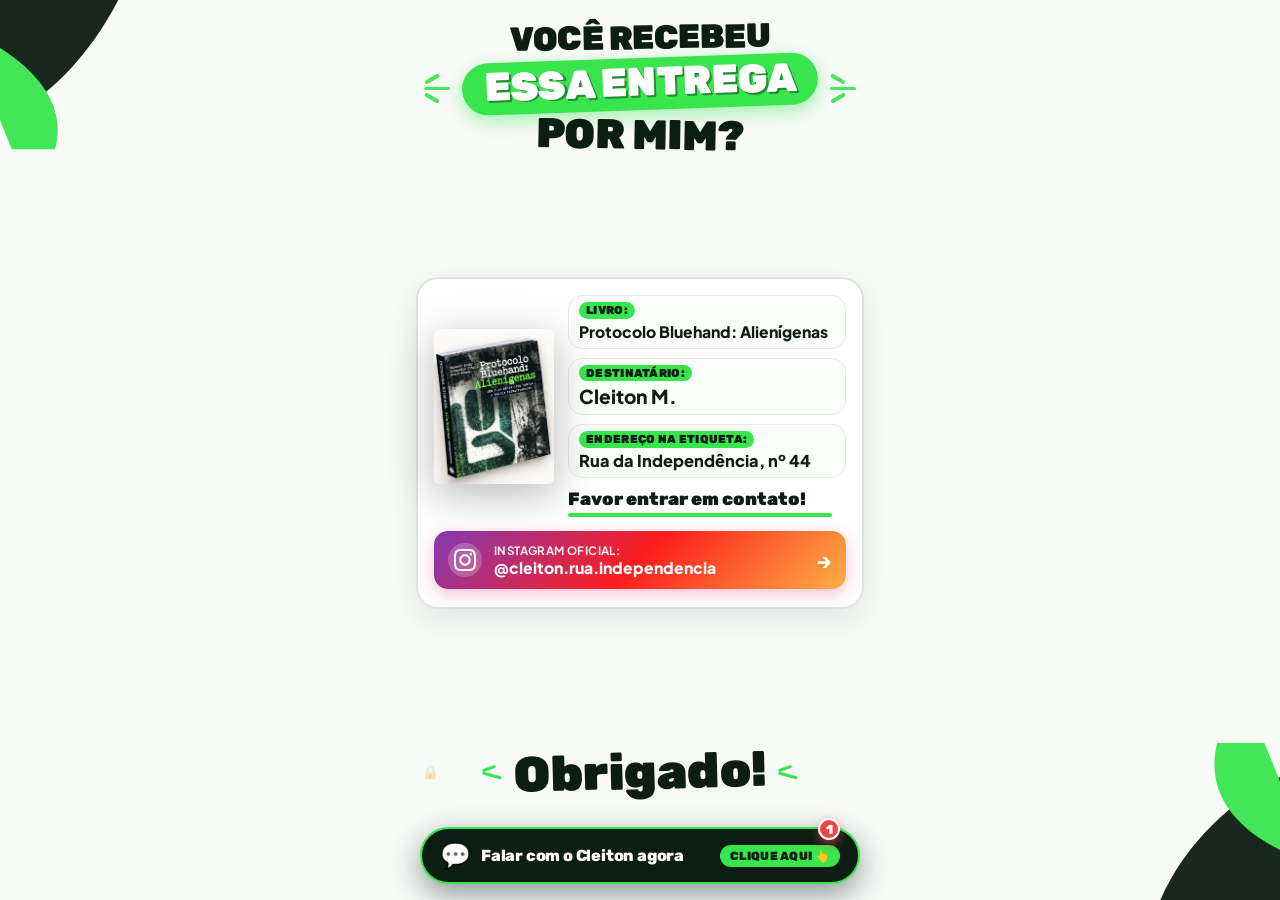
==== commit e7a383eb: "feat: balao flutuante com frase, badge de nova mensagem e indicacao de clique, e remocao do botao du" ====
--- a/index.html
+++ b/index.html
@@ -105,16 +105,9 @@
         <span class="insta-arrow">→</span>
       </a>
 
-      <!-- Botão de Ação Principal: Falar com Cleiton -->
-      <button type="button" id="btnOpenChatFromCard" class="primary-chat-trigger-btn">
-        <span class="trigger-icon">💬</span>
-        <span class="trigger-text">Falar com o Cleiton Agora</span>
-        <span class="trigger-badge">Online</span>
-      </button>
-
     </main>
 
-    <!-- Rodapé: Obrigado Centralizado e Grande (Sem Colisão) -->
+    <!-- Rodapé: Obrigado Centralizado e Limpo -->
     <footer class="hero-footer">
       <div class="thanks-row">
         <div class="doodle-bursts-small" aria-hidden="true">
@@ -131,12 +124,14 @@
   </div>
 
   <!-- ========================================================================
-       BALÃO FLUTUANTE DE CHAT (FAB NO CANTO INFERIOR DIREITO, NÃO TAMPA NADA)
+       BALÃO FLUTUANTE DE CHAT (COM TEXTO, BADGE DE NOVA MENSAGEM E INDICAÇÃO DE CLIQUE)
        ======================================================================== -->
   <div class="floating-chat-container">
-    <button type="button" id="floatingChatBtn" class="floating-chat-fab" aria-label="Abrir conversa com Cleiton" title="Falar com Cleiton">
+    <button type="button" id="floatingChatBtn" class="floating-chat-pill" aria-label="Falar com o Cleiton agora" title="Clique para enviar uma mensagem">
+      <span class="floating-unread-badge" id="floatingUnreadBadge" aria-label="1 nova mensagem">1</span>
       <span class="floating-fab-icon">💬</span>
-      <span class="floating-fab-status"></span>
+      <span class="floating-fab-text">Falar com o Cleiton agora</span>
+      <span class="floating-click-hint">Clique aqui 👆</span>
     </button>
   </div>
 
--- a/style.css
+++ b/style.css
@@ -84,11 +84,11 @@
   max-width: 480px;
   min-height: 100dvh;
   margin: 0 auto;
-  padding: 16px 16px 20px;
+  padding: 16px 16px 90px;
   display: flex;
   flex-direction: column;
   justify-content: space-between;
-  gap: 14px;
+  gap: 16px;
 }
 
 /* ==========================================================================
@@ -327,49 +327,11 @@
   font-weight: 900;
 }
 
-/* Botão Central de Abrir Chat */
-.primary-chat-trigger-btn {
-  display: flex;
-  align-items: center;
-  justify-content: center;
-  gap: 10px;
-  background-color: var(--color-neon-green);
-  color: var(--color-dark-green);
-  font-family: var(--font-display);
-  font-size: 1.08rem;
-  font-weight: 900;
-  padding: 14px 18px;
-  border: none;
-  border-radius: var(--radius-md);
-  cursor: pointer;
-  box-shadow: var(--shadow-neon);
-  transition: var(--transition-smooth);
-}
-
-.primary-chat-trigger-btn:hover {
-  background-color: var(--color-neon-hover);
-  transform: translateY(-2px);
-  box-shadow: 0 10px 28px rgba(56, 229, 77, 0.55);
-}
-
-.trigger-icon {
-  font-size: 1.2rem;
-}
-
-.trigger-badge {
-  background: var(--color-dark-green);
-  color: var(--color-neon-green);
-  font-size: 0.72rem;
-  font-weight: 800;
-  padding: 3px 8px;
-  border-radius: var(--radius-pill);
-}
-
 /* ==========================================================================
-   RODAPÉ (OBRIGADO CENTRALIZADO E GRANDE)
+   RODAPÉ (OBRIGADO CENTRALIZADO E COM DESTAQUE)
    ========================================================================== */
 .hero-footer {
-  margin: 6px 0 10px;
+  margin: 10px 0 6px;
   display: flex;
   align-items: center;
   justify-content: center;
@@ -385,7 +347,7 @@
 
 .thanks-text {
   font-family: var(--font-display);
-  font-size: clamp(2rem, 8vw, 3rem);
+  font-size: clamp(2rem, 8.5vw, 3.1rem);
   font-weight: 900;
   color: var(--color-dark-green);
   transform: rotate(-1.5deg);
@@ -422,34 +384,104 @@
 }
 
 /* ==========================================================================
-   BALÃO FLUTUANTE DE CHAT (FAB - REDONDO NO CANTO, NUNCA TAMPANDO O OBRIGADO)
+   BALÃO FLUTUANTE DE CHAT (COM TEXTO, BADGE DE NOTIFICAÇÃO E CLIQUE AQUI)
    ========================================================================== */
 .floating-chat-container {
   position: fixed;
-  bottom: 20px;
-  right: 20px;
-  z-index: 90;
-}
-
-.floating-chat-fab {
-  width: 58px;
-  height: 58px;
-  border-radius: 50%;
-  background: var(--color-dark-green);
-  border: 3px solid var(--color-neon-green);
+  bottom: 16px;
+  left: 50%;
+  transform: translateX(-50%);
+  width: calc(100% - 32px);
+  max-width: 440px;
+  z-index: 95;
+  display: flex;
+  justify-content: center;
+}
+
+.floating-chat-pill {
+  width: 100%;
+  display: flex;
+  align-items: center;
+  justify-content: space-between;
+  gap: 10px;
+  background-color: var(--color-dark-green);
   color: #ffffff;
-  display: flex;
-  align-items: center;
-  justify-content: center;
+  border: 2.5px solid var(--color-neon-green);
+  padding: 12px 18px;
+  border-radius: var(--radius-pill);
   cursor: pointer;
-  box-shadow: var(--shadow-fab);
+  box-shadow: 0 10px 30px rgba(12, 29, 19, 0.45);
   position: relative;
   transition: var(--transition-smooth);
 }
 
-.floating-chat-fab:hover {
-  transform: scale(1.08) translateY(-3px);
+.floating-chat-pill:hover {
+  transform: scale(1.02) translateY(-2px);
   background-color: var(--color-deep-forest);
+  box-shadow: 0 14px 35px rgba(56, 229, 77, 0.4);
+}
+
+.floating-unread-badge {
+  position: absolute;
+  top: -11px;
+  right: 18px;
+  background: #ef4444;
+  color: #ffffff;
+  min-width: 22px;
+  height: 22px;
+  padding: 0 5px;
+  border-radius: var(--radius-pill);
+  font-family: var(--font-display);
+  font-weight: 900;
+  font-size: 0.82rem;
+  border: 2px solid #ffffff;
+  display: flex;
+  align-items: center;
+  justify-content: center;
+  box-shadow: 0 4px 10px rgba(239, 68, 68, 0.6);
+  animation: bounceBadge 2s infinite ease-in-out;
+}
+
+.floating-unread-badge.hidden {
+  display: none !important;
+}
+
+.floating-fab-icon {
+  font-size: 1.35rem;
+}
+
+.floating-fab-text {
+  flex: 1;
+  text-align: left;
+  font-family: var(--font-display);
+  font-size: 1rem;
+  font-weight: 800;
+  letter-spacing: -0.2px;
+  color: #ffffff;
+}
+
+.floating-click-hint {
+  background-color: var(--color-neon-green);
+  color: var(--color-dark-green);
+  font-family: var(--font-display);
+  font-size: 0.74rem;
+  font-weight: 900;
+  text-transform: uppercase;
+  letter-spacing: 0.3px;
+  padding: 4px 10px;
+  border-radius: var(--radius-pill);
+  white-space: nowrap;
+  animation: pulseHint 1.8s infinite;
+}
+
+@keyframes bounceBadge {
+  0%, 100% { transform: translateY(0); }
+  50% { transform: translateY(-5px) scale(1.15); }
+}
+
+@keyframes pulseHint {
+  0%, 100% { transform: scale(1); }
+  50% { transform: scale(1.08); box-shadow: 0 0 10px var(--color-neon-green); }
 }
 
 .floating-fab-icon {
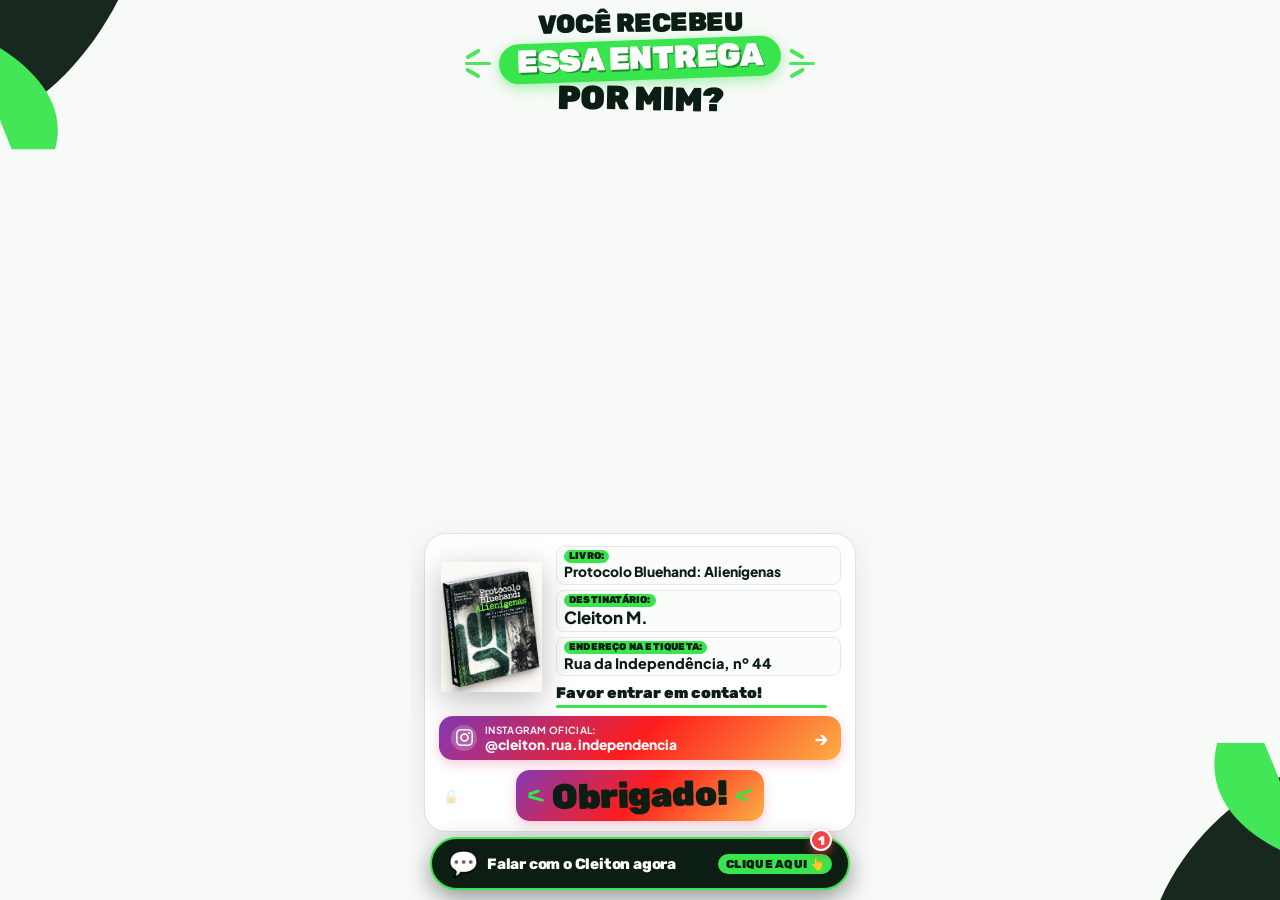
==== commit a7192aed: "fix: integrar Obrigado dentro do card e ajustar viewport para 100svh evitando corte da barra do nave" ====
--- a/index.html
+++ b/index.html
@@ -103,23 +103,19 @@
           <strong class="insta-username">@cleiton.rua.independencia</strong>
         </div>
         <span class="insta-arrow">→</span>
-      </a>
+      <!-- Agradecimento Integrado no Card do Folheto -->
+      <div class="card-thanks-banner">
+        <div class="doodle-bursts-small left" aria-hidden="true">
+          <span></span><span></span>
+        </div>
+        <span class="thanks-text">Obrigado!</span>
+        <div class="doodle-bursts-small right" aria-hidden="true">
+          <span></span><span></span>
+        </div>
+        <a href="admin.html" class="admin-discreet-link" title="Painel Administrativo">🔒</a>
+      </div>
 
     </main>
-
-    <!-- Rodapé: Obrigado Centralizado e Limpo -->
-    <footer class="hero-footer">
-      <div class="thanks-row">
-        <div class="doodle-bursts-small" aria-hidden="true">
-          <span></span><span></span>
-        </div>
-        <span class="thanks-text">Obrigado!</span>
-        <div class="doodle-bursts-small" aria-hidden="true">
-          <span></span><span></span>
-        </div>
-      </div>
-      <a href="admin.html" class="admin-discreet-link" title="Painel Administrativo">🔒</a>
-    </footer>
 
   </div>
 
--- a/style.css
+++ b/style.css
@@ -81,14 +81,15 @@
 .page-container {
   position: relative;
   z-index: 2;
-  max-width: 480px;
-  min-height: 100dvh;
+  max-width: 460px;
+  height: 100svh;
+  max-height: 100svh;
   margin: 0 auto;
-  padding: 16px 16px 90px;
+  padding: 8px 14px 68px;
   display: flex;
   flex-direction: column;
   justify-content: space-between;
-  gap: 16px;
+  overflow: hidden;
 }
 
 /* ==========================================================================
@@ -98,8 +99,8 @@
   display: flex;
   align-items: center;
   justify-content: center;
-  gap: 12px;
-  margin-top: 4px;
+  gap: 8px;
+  margin-top: 2px;
   text-align: center;
 }
 
@@ -122,25 +123,25 @@
 }
 
 .title-top {
-  font-size: clamp(1.45rem, 5.8vw, 2.1rem);
+  font-size: clamp(1.2rem, 4.4vw, 1.65rem);
   transform: rotate(-1deg);
 }
 
 .brush-badge {
   background-color: var(--color-neon-green);
   color: #ffffff;
-  padding: 4px 22px 6px;
-  margin: 3px 0;
+  padding: 2px 18px 4px;
+  margin: 2px 0;
   border-radius: var(--radius-pill);
-  font-size: clamp(1.65rem, 6.8vw, 2.5rem);
+  font-size: clamp(1.35rem, 5.2vw, 2.0rem);
   transform: rotate(-2deg);
   display: inline-block;
-  box-shadow: 0 6px 18px rgba(56, 229, 77, 0.45);
-  text-shadow: 2px 2px 0px rgba(12, 29, 19, 0.45);
+  box-shadow: 0 4px 14px rgba(56, 229, 77, 0.45);
+  text-shadow: 1.5px 1.5px 0px rgba(12, 29, 19, 0.45);
 }
 
 .title-bottom {
-  font-size: clamp(1.75rem, 7.2vw, 2.6rem);
+  font-size: clamp(1.4rem, 5.4vw, 2.1rem);
   transform: rotate(1deg);
 }
 
@@ -172,24 +173,24 @@
    ========================================================================== */
 .flyer-card {
   background: var(--color-card-bg);
-  border: 2px solid var(--color-border);
+  border: 1.8px solid var(--color-border);
   border-radius: var(--radius-lg);
-  padding: 16px 16px 18px;
+  padding: 12px 14px 10px;
   box-shadow: var(--shadow-card);
   display: flex;
   flex-direction: column;
-  gap: 14px;
+  gap: 8px;
 }
 
 .flyer-content-row {
   display: flex;
   align-items: center;
-  gap: 14px;
+  gap: 12px;
 }
 
 .book-box {
-  width: 120px;
-  min-width: 120px;
+  width: 105px;
+  min-width: 105px;
   display: flex;
   justify-content: center;
 }
@@ -197,10 +198,10 @@
 .book-img {
   width: 100%;
   height: auto;
-  max-height: 155px;
+  max-height: 130px;
   object-fit: contain;
-  border-radius: 6px;
-  filter: drop-shadow(0 10px 20px rgba(0, 0, 0, 0.28));
+  border-radius: 5px;
+  filter: drop-shadow(0 8px 16px rgba(0, 0, 0, 0.26));
   display: block;
 }
 
@@ -208,16 +209,16 @@
   flex: 1;
   display: flex;
   flex-direction: column;
-  gap: 9px;
+  gap: 5px;
 }
 
 .info-pill-item {
   display: flex;
   flex-direction: column;
   background: #fbfdfb;
-  border: 1.5px solid #e5ebe4;
-  border-radius: var(--radius-md);
-  padding: 6px 10px;
+  border: 1.2px solid #e5ebe4;
+  border-radius: 8px;
+  padding: 3px 7px;
 }
 
 .pill-tag {
@@ -225,83 +226,87 @@
   background-color: var(--color-neon-green);
   color: var(--color-dark-green);
   font-family: var(--font-display);
-  font-size: 0.72rem;
+  font-size: 0.62rem;
   font-weight: 900;
   text-transform: uppercase;
-  padding: 2px 7px;
+  padding: 1px 5px;
   border-radius: var(--radius-pill);
   line-height: 1.1;
-  letter-spacing: 0.3px;
+  letter-spacing: 0.2px;
 }
 
 .pill-title {
-  font-size: 0.98rem;
+  font-size: 0.86rem;
   font-weight: 800;
   color: var(--color-dark-green);
-  line-height: 1.25;
-  margin-top: 3px;
+  line-height: 1.2;
+  margin-top: 1px;
 }
 
 .person-name {
-  font-size: 1.2rem;
+  font-size: 1.05rem;
   font-weight: 900;
 }
 
 .address-text {
-  font-size: 1.02rem;
+  font-size: 0.90rem;
   font-weight: 800;
   color: var(--color-dark-green);
 }
 
 .contact-prompt-wrap {
-  margin-top: 2px;
+  margin-top: 1px;
 }
 
 .contact-prompt {
   font-family: var(--font-display);
-  font-size: 1.12rem;
-  font-weight: 900;
-  color: var(--color-dark-green);
-  line-height: 1.15;
+  font-size: 0.96rem;
+  font-weight: 900;
+  color: var(--color-dark-green);
+  line-height: 1.1;
 }
 
 .doodle-underline {
-  height: 4px;
+  height: 3px;
   background: var(--color-neon-green);
-  border-radius: 4px;
+  border-radius: 3px;
   width: 95%;
-  margin-top: 3px;
+  margin-top: 2px;
 }
 
 /* Botão do Instagram */
 .instagram-btn {
   display: flex;
   align-items: center;
-  gap: 12px;
+  gap: 8px;
   background: linear-gradient(135deg, #833ab4, #fd1d1d, #fcb045);
   color: #ffffff;
   text-decoration: none;
   border-radius: var(--radius-md);
-  padding: 12px 14px;
-  box-shadow: 0 5px 16px rgba(225, 48, 108, 0.3);
+  padding: 8px 12px;
+  box-shadow: 0 4px 12px rgba(225, 48, 108, 0.25);
   transition: var(--transition-smooth);
 }
 
 .instagram-btn:hover {
-  transform: translateY(-2px);
-  box-shadow: 0 8px 20px rgba(225, 48, 108, 0.4);
+  transform: translateY(-1px);
 }
 
 .insta-icon-circle {
   background: rgba(255, 255, 255, 0.22);
-  width: 34px;
-  height: 34px;
+  width: 26px;
+  height: 26px;
   border-radius: 50%;
   display: flex;
   align-items: center;
   justify-content: center;
 }
 
+.insta-icon-circle svg {
+  width: 17px;
+  height: 17px;
+}
+
 .insta-info {
   display: flex;
   flex-direction: column;
@@ -309,74 +314,73 @@
 }
 
 .insta-sub {
-  font-size: 0.72rem;
+  font-size: 0.62rem;
   opacity: 0.92;
   text-transform: uppercase;
   font-weight: 700;
-  letter-spacing: 0.4px;
+  letter-spacing: 0.3px;
 }
 
 .insta-username {
-  font-size: 0.98rem;
+  font-size: 0.86rem;
   font-weight: 900;
   line-height: 1.1;
 }
 
 .insta-arrow {
-  font-size: 1.25rem;
+  font-size: 1.15rem;
   font-weight: 900;
 }
 
 /* ==========================================================================
-   RODAPÉ (OBRIGADO CENTRALIZADO E COM DESTAQUE)
+   AGRADECIMENTO INTEGRADO NO CARD (100% VISÍVEL NO MOBILE)
    ========================================================================== */
-.hero-footer {
-  margin: 10px 0 6px;
-  display: flex;
-  align-items: center;
-  justify-content: center;
+.card-thanks-banner {
+  display: flex;
+  align-items: center;
+  justify-content: center;
+  gap: 10px;
+  margin-top: 2px;
   position: relative;
   text-align: center;
 }
 
-.thanks-row {
-  display: inline-flex;
-  align-items: center;
-  gap: 12px;
-}
-
 .thanks-text {
   font-family: var(--font-display);
-  font-size: clamp(2rem, 8.5vw, 3.1rem);
+  font-size: clamp(1.65rem, 6.4vw, 2.2rem);
   font-weight: 900;
   color: var(--color-dark-green);
   transform: rotate(-1.5deg);
   letter-spacing: -0.5px;
+  line-height: 1;
 }
 
 .doodle-bursts-small {
   display: flex;
   flex-direction: column;
-  gap: 4px;
+  gap: 3px;
 }
 
 .doodle-bursts-small span {
   display: block;
-  height: 3px;
+  height: 2.5px;
   background-color: var(--color-neon-green);
-  border-radius: 3px;
-}
-
-.doodle-bursts-small span:nth-child(1) { width: 14px; transform: rotate(-20deg); }
-.doodle-bursts-small span:nth-child(2) { width: 20px; transform: rotate(15deg); }
+  border-radius: 2px;
+}
+
+.doodle-bursts-small.left span:nth-child(1) { width: 12px; transform: rotate(-20deg); }
+.doodle-bursts-small.left span:nth-child(2) { width: 16px; transform: rotate(15deg); }
+
+.doodle-bursts-small.right span:nth-child(1) { width: 16px; transform: rotate(-15deg); }
+.doodle-bursts-small.right span:nth-child(2) { width: 12px; transform: rotate(20deg); }
 
 .admin-discreet-link {
   position: absolute;
   left: 0;
-  font-size: 0.85rem;
+  font-size: 0.82rem;
   opacity: 0.25;
   text-decoration: none;
-  padding: 6px;
+  padding: 4px;
 }
 
 .admin-discreet-link:hover {
@@ -388,11 +392,11 @@
    ========================================================================== */
 .floating-chat-container {
   position: fixed;
-  bottom: 16px;
+  bottom: 10px;
   left: 50%;
   transform: translateX(-50%);
-  width: calc(100% - 32px);
-  max-width: 440px;
+  width: calc(100% - 24px);
+  max-width: 420px;
   z-index: 95;
   display: flex;
   justify-content: center;
@@ -403,14 +407,14 @@
   display: flex;
   align-items: center;
   justify-content: space-between;
-  gap: 10px;
+  gap: 8px;
   background-color: var(--color-dark-green);
   color: #ffffff;
-  border: 2.5px solid var(--color-neon-green);
-  padding: 12px 18px;
+  border: 2.2px solid var(--color-neon-green);
+  padding: 10px 16px;
   border-radius: var(--radius-pill);
   cursor: pointer;
-  box-shadow: 0 10px 30px rgba(12, 29, 19, 0.45);
+  box-shadow: 0 8px 24px rgba(12, 29, 19, 0.45);
   position: relative;
   transition: var(--transition-smooth);
 }
@@ -418,22 +422,22 @@
 .floating-chat-pill:hover {
   transform: scale(1.02) translateY(-2px);
   background-color: var(--color-deep-forest);
-  box-shadow: 0 14px 35px rgba(56, 229, 77, 0.4);
+  box-shadow: 0 12px 30px rgba(56, 229, 77, 0.35);
 }
 
 .floating-unread-badge {
   position: absolute;
-  top: -11px;
-  right: 18px;
+  top: -10px;
+  right: 16px;
   background: #ef4444;
   color: #ffffff;
   min-width: 22px;
   height: 22px;
-  padding: 0 5px;
+  padding: 0 4px;
   border-radius: var(--radius-pill);
   font-family: var(--font-display);
   font-weight: 900;
-  font-size: 0.82rem;
+  font-size: 0.78rem;
   border: 2px solid #ffffff;
   display: flex;
   align-items: center;
@@ -447,14 +451,14 @@
 }
 
 .floating-fab-icon {
-  font-size: 1.35rem;
+  font-size: 1.25rem;
 }
 
 .floating-fab-text {
   flex: 1;
   text-align: left;
   font-family: var(--font-display);
-  font-size: 1rem;
+  font-size: 0.94rem;
   font-weight: 800;
   letter-spacing: -0.2px;
   color: #ffffff;
@@ -464,11 +468,11 @@
   background-color: var(--color-neon-green);
   color: var(--color-dark-green);
   font-family: var(--font-display);
-  font-size: 0.74rem;
+  font-size: 0.72rem;
   font-weight: 900;
   text-transform: uppercase;
   letter-spacing: 0.3px;
-  padding: 4px 10px;
+  padding: 3px 8px;
   border-radius: var(--radius-pill);
   white-space: nowrap;
   animation: pulseHint 1.8s infinite;
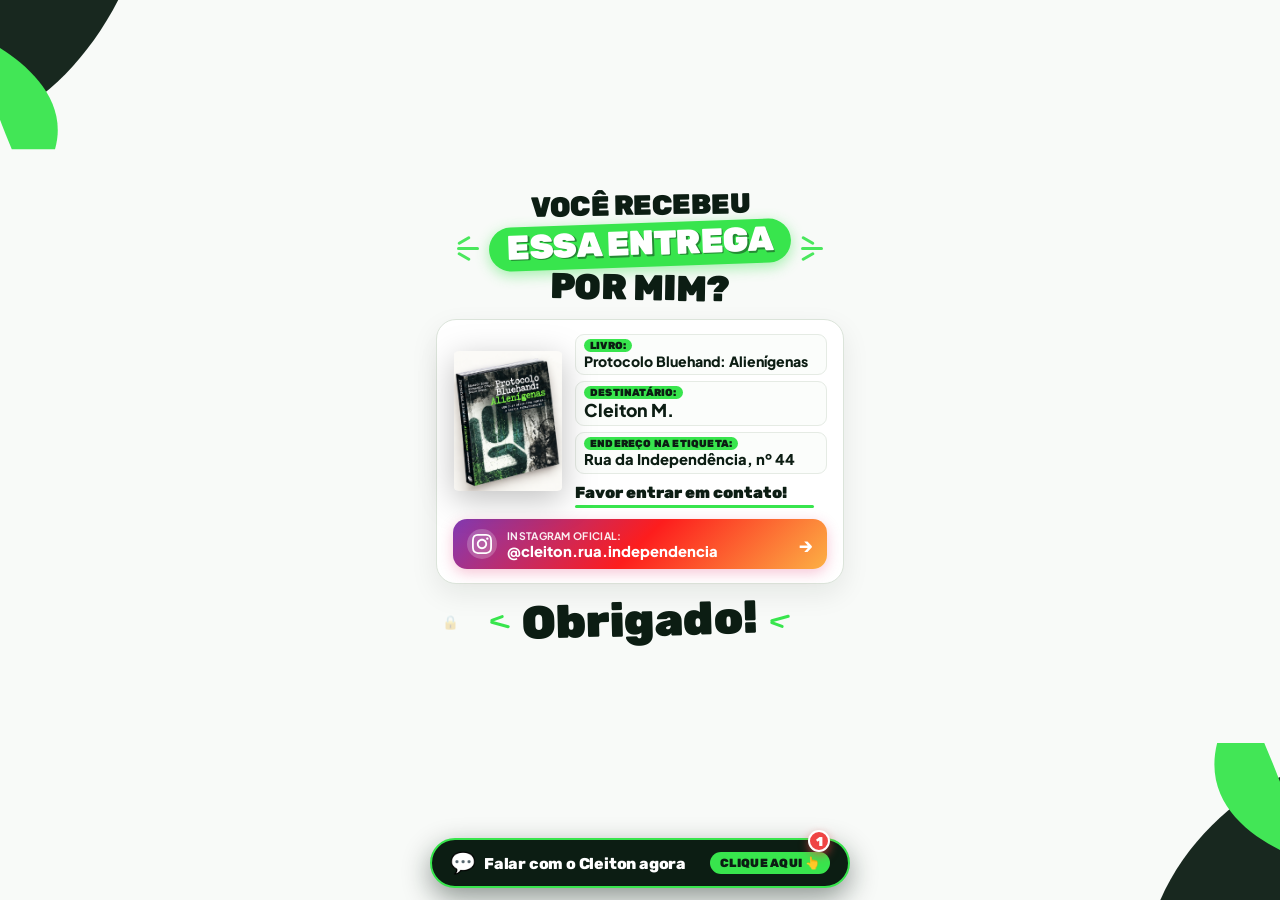
==== commit 1e027a10: "fix: reestruturar layout eliminando vazio central, fechando tags corretamente e centralizando o Obri" ====
--- a/index.html
+++ b/index.html
@@ -20,7 +20,7 @@
 </head>
 <body>
 
-  <!-- Decorações de Cantos Fluidos (Proporcionais e fiéis ao folheto) -->
+  <!-- Decorações Fluidas de Fundo -->
   <div class="corner-shape corner-top-left" aria-hidden="true">
     <svg viewBox="0 0 280 200" fill="none" xmlns="http://www.w3.org/2000/svg">
       <path d="M-20 -20 L160 -20 C120 70, 50 140, -20 160 Z" fill="#0C1D13"/>
@@ -35,10 +35,10 @@
     </svg>
   </div>
 
-  <!-- CONTAINER PRINCIPAL -->
+  <!-- CONTAINER PRINCIPAL: ELEMENTOS AGRUPADOS DE FORMA HARMÔNICA E CENTRALIZADA -->
   <div class="page-container">
     
-    <!-- Cabeçalho Grande e Destacado -->
+    <!-- Cabeçalho de Impacto -->
     <header class="hero-header">
       <div class="doodle-bursts left" aria-hidden="true">
         <span></span><span></span><span></span>
@@ -57,17 +57,16 @@
       </div>
     </header>
 
-    <!-- Card Central: Elementos Grandes e Fáceis de Ler -->
+    <!-- Card do Folheto -->
     <main class="flyer-card">
       
-      <!-- Linha do Livro e Identificação -->
       <div class="flyer-content-row">
-        <!-- Imagem do Livro Destacada -->
+        <!-- Capa do Livro -->
         <div class="book-box">
           <img src="assets/livro.png" alt="Livro Protocolo Bluehand: Alienígenas" class="book-img">
         </div>
 
-        <!-- Textos Grandes -->
+        <!-- Dados do Livro e Destinatário -->
         <div class="details-box">
           <div class="info-pill-item">
             <span class="pill-tag">LIVRO:</span>
@@ -91,10 +90,10 @@
         </div>
       </div>
 
-      <!-- Botão do Instagram Grande -->
+      <!-- Botão do Instagram Oficial -->
       <a href="https://www.instagram.com/cleiton.rua.independencia/" target="_blank" rel="noopener noreferrer" class="instagram-btn">
         <div class="insta-icon-circle">
-          <svg width="22" height="22" viewBox="0 0 24 24" fill="currentColor">
+          <svg width="20" height="20" viewBox="0 0 24 24" fill="currentColor">
             <path d="M12 2.163c3.204 0 3.584.012 4.85.07 3.252.148 4.771 1.691 4.919 4.919.058 1.265.069 1.645.069 4.849 0 3.205-.012 3.584-.069 4.849-.149 3.225-1.664 4.771-4.919 4.919-1.266.058-1.644.07-4.85.07-3.204 0-3.584-.012-4.849-.07-3.26-.149-4.771-1.699-4.919-4.92-.058-1.265-.07-1.644-.07-4.849 0-3.204.013-3.583.07-4.849.149-3.227 1.664-4.771 4.919-4.919 1.266-.057 1.645-.069 4.849-.069zm0-2.163c-3.259 0-3.667.014-4.947.072-4.358.2-6.78 2.618-6.98 6.98-.059 1.281-.073 1.689-.073 4.948 0 3.259.014 3.668.072 4.948.2 4.358 2.618 6.78 6.98 6.98 1.281.058 1.689.072 4.948.072 3.259 0 3.668-.014 4.948-.072 4.354-.2 6.782-2.618 6.979-6.98.059-1.28.073-1.689.073-4.948 0-3.259-.014-3.667-.072-4.947-.196-4.354-2.617-6.78-6.979-6.98-1.281-.059-1.69-.073-4.949-.073zm0 5.838c-3.403 0-6.162 2.759-6.162 6.162s2.759 6.163 6.162 6.163 6.162-2.759 6.162-6.163c0-3.403-2.759-6.162-6.162-6.162zm0 10.162c-2.209 0-4-1.79-4-4 0-2.209 1.791-4 4-4s4 1.791 4 4c0 2.21-1.791 4-4 4zm6.406-11.845c-.796 0-1.441.645-1.441 1.44s.645 1.44 1.441 1.44c.795 0 1.439-.645 1.439-1.44s-.644-1.44-1.439-1.44z"/>
           </svg>
         </div>
@@ -103,8 +102,13 @@
           <strong class="insta-username">@cleiton.rua.independencia</strong>
         </div>
         <span class="insta-arrow">→</span>
-      <!-- Agradecimento Integrado no Card do Folheto -->
-      <div class="card-thanks-banner">
+      </a>
+
+    </main>
+
+    <!-- Rodapé: Obrigado com Doodles Radiantes -->
+    <footer class="hero-footer">
+      <div class="thanks-row">
         <div class="doodle-bursts-small left" aria-hidden="true">
           <span></span><span></span>
         </div>
@@ -112,22 +116,21 @@
         <div class="doodle-bursts-small right" aria-hidden="true">
           <span></span><span></span>
         </div>
-        <a href="admin.html" class="admin-discreet-link" title="Painel Administrativo">🔒</a>
-      </div>
-
-    </main>
+      </div>
+      <a href="admin.html" class="admin-discreet-link" title="Painel Administrativo">🔒</a>
+    </footer>
 
   </div>
 
   <!-- ========================================================================
-       BALÃO FLUTUANTE DE CHAT (COM TEXTO, BADGE DE NOVA MENSAGEM E INDICAÇÃO DE CLIQUE)
+       BALÃO FLUTUANTE DE CHAT (COM TEXTO, BADGE DE NOTIFICAÇÃO E CLIQUE AQUI)
        ======================================================================== -->
   <div class="floating-chat-container">
     <button type="button" id="floatingChatBtn" class="floating-chat-pill" aria-label="Falar com o Cleiton agora" title="Clique para enviar uma mensagem">
       <span class="floating-unread-badge" id="floatingUnreadBadge" aria-label="1 nova mensagem">1</span>
       <span class="floating-fab-icon">💬</span>
       <span class="floating-fab-text">Falar com o Cleiton agora</span>
-      <span class="floating-click-hint">Clique aqui 👆</span>
+      <span class="floating-click-hint">CLIQUE AQUI 👆</span>
     </button>
   </div>
 
@@ -146,7 +149,7 @@
             <h4>Cleiton M.</h4>
             <span class="verified-check">✓</span>
           </div>
-          <span class="profile-status">Respondendo em breve</span>
+          <span class="profile-status">Online agora</span>
         </div>
       </div>
       <button type="button" id="btnCloseChatDrawer" class="btn-close-drawer" aria-label="Fechar chat">✕</button>
@@ -159,7 +162,7 @@
       <div id="contactFormContainer" class="drawer-view">
         <div class="view-intro">
           <h5>Envie uma mensagem direta</h5>
-          <p>Você pode falar comigo diretamente por aqui.</p>
+          <p>Mande uma mensagem e conversaremos aqui mesmo.</p>
         </div>
 
         <form id="contactForm" class="compact-form" novalidate>
--- a/style.css
+++ b/style.css
@@ -1,11 +1,10 @@
 /* ==========================================================================
-   STYLE.CSS - VERSÃO DESTACADA E LEGÍVEL (SEM CONFLITO DE LAYOUT)
+   STYLE.CSS - VERSÃO HARMONIOSA, CENTRADA E SEM VAZIOS
    ========================================================================== */
 
 :root {
   --color-neon-green: #38e54d;
   --color-neon-hover: #2cd040;
-  --color-neon-light: #e6fced;
   --color-dark-green: #0c1d13;
   --color-deep-forest: #142e20;
   --color-bg-page: #f8faf8;
@@ -18,14 +17,13 @@
   --font-display: 'Rubik', -apple-system, BlinkMacSystemFont, sans-serif;
   --font-body: 'Plus Jakarta Sans', -apple-system, BlinkMacSystemFont, sans-serif;
 
-  --shadow-card: 0 10px 30px rgba(12, 29, 19, 0.09);
+  --shadow-card: 0 10px 28px rgba(12, 29, 19, 0.08);
   --shadow-neon: 0 8px 24px rgba(56, 229, 77, 0.45);
-  --shadow-fab: 0 10px 25px rgba(0, 0, 0, 0.3);
   --shadow-drawer: 0 -12px 40px rgba(0, 0, 0, 0.25);
 
   --radius-sm: 8px;
   --radius-md: 14px;
-  --radius-lg: 22px;
+  --radius-lg: 20px;
   --radius-pill: 9999px;
 
   --transition-smooth: all 0.22s cubic-bezier(0.16, 1, 0.3, 1);
@@ -38,17 +36,17 @@
 }
 
 html, body {
-  min-height: 100dvh;
+  min-height: 100%;
   background-color: var(--color-bg-page);
   color: var(--color-text-main);
   font-family: var(--font-body);
   line-height: 1.3;
-  position: relative;
+  overflow-x: hidden;
   -webkit-font-smoothing: antialiased;
 }
 
 /* ==========================================================================
-   DECORAÇÕES DE CANTO (PROPORCIONAIS)
+   DECORAÇÕES FLUIDAS DE CANTO
    ========================================================================== */
 .corner-shape {
   position: fixed;
@@ -76,32 +74,32 @@
 }
 
 /* ==========================================================================
-   CONTAINER PRINCIPAL
+   CONTAINER PRINCIPAL: CENTRALIZADO COM ESPAÇAMENTO HARMÔNICO
    ========================================================================== */
 .page-container {
   position: relative;
   z-index: 2;
-  max-width: 460px;
-  height: 100svh;
-  max-height: 100svh;
+  max-width: 440px;
+  min-height: 100svh;
   margin: 0 auto;
-  padding: 8px 14px 68px;
-  display: flex;
-  flex-direction: column;
-  justify-content: space-between;
-  overflow: hidden;
+  padding: 14px 16px 76px;
+  display: flex;
+  flex-direction: column;
+  justify-content: center;
+  align-items: center;
+  gap: 12px;
 }
 
 /* ==========================================================================
-   CABEÇALHO GRANDE E DESTACADO
+   CABEÇALHO
    ========================================================================== */
 .hero-header {
   display: flex;
   align-items: center;
   justify-content: center;
-  gap: 8px;
-  margin-top: 2px;
+  gap: 10px;
   text-align: center;
+  width: 100%;
 }
 
 .title-container {
@@ -123,17 +121,17 @@
 }
 
 .title-top {
-  font-size: clamp(1.2rem, 4.4vw, 1.65rem);
+  font-size: clamp(1.25rem, 4.6vw, 1.75rem);
   transform: rotate(-1deg);
 }
 
 .brush-badge {
   background-color: var(--color-neon-green);
   color: #ffffff;
-  padding: 2px 18px 4px;
+  padding: 3px 18px 5px;
   margin: 2px 0;
   border-radius: var(--radius-pill);
-  font-size: clamp(1.35rem, 5.2vw, 2.0rem);
+  font-size: clamp(1.45rem, 5.6vw, 2.15rem);
   transform: rotate(-2deg);
   display: inline-block;
   box-shadow: 0 4px 14px rgba(56, 229, 77, 0.45);
@@ -141,7 +139,7 @@
 }
 
 .title-bottom {
-  font-size: clamp(1.4rem, 5.4vw, 2.1rem);
+  font-size: clamp(1.5rem, 5.8vw, 2.25rem);
   transform: rotate(1deg);
 }
 
@@ -149,37 +147,38 @@
 .doodle-bursts {
   display: flex;
   flex-direction: column;
-  gap: 6px;
+  gap: 5px;
   opacity: 0.9;
 }
 
 .doodle-bursts span {
   display: block;
-  height: 3.5px;
+  height: 3px;
   background-color: var(--color-neon-green);
-  border-radius: 4px;
-}
-
-.doodle-bursts.left span:nth-child(1) { width: 16px; transform: rotate(-30deg); }
-.doodle-bursts.left span:nth-child(2) { width: 26px; transform: rotate(0deg); }
-.doodle-bursts.left span:nth-child(3) { width: 16px; transform: rotate(30deg); }
-
-.doodle-bursts.right span:nth-child(1) { width: 16px; transform: rotate(30deg); }
-.doodle-bursts.right span:nth-child(2) { width: 26px; transform: rotate(0deg); }
-.doodle-bursts.right span:nth-child(3) { width: 16px; transform: rotate(-30deg); }
+  border-radius: 3px;
+}
+
+.doodle-bursts.left span:nth-child(1) { width: 14px; transform: rotate(-30deg); }
+.doodle-bursts.left span:nth-child(2) { width: 22px; transform: rotate(0deg); }
+.doodle-bursts.left span:nth-child(3) { width: 14px; transform: rotate(30deg); }
+
+.doodle-bursts.right span:nth-child(1) { width: 14px; transform: rotate(30deg); }
+.doodle-bursts.right span:nth-child(2) { width: 22px; transform: rotate(0deg); }
+.doodle-bursts.right span:nth-child(3) { width: 14px; transform: rotate(-30deg); }
 
 /* ==========================================================================
-   CARD DO FOLHETO (ELEMENTOS GRANDES E LEGÍVEIS)
+   CARD DO FOLHETO
    ========================================================================== */
 .flyer-card {
+  width: 100%;
   background: var(--color-card-bg);
   border: 1.8px solid var(--color-border);
   border-radius: var(--radius-lg);
-  padding: 12px 14px 10px;
+  padding: 14px 16px;
   box-shadow: var(--shadow-card);
   display: flex;
   flex-direction: column;
-  gap: 8px;
+  gap: 11px;
 }
 
 .flyer-content-row {
@@ -189,8 +188,8 @@
 }
 
 .book-box {
-  width: 105px;
-  min-width: 105px;
+  width: 110px;
+  min-width: 110px;
   display: flex;
   justify-content: center;
 }
@@ -198,10 +197,10 @@
 .book-img {
   width: 100%;
   height: auto;
-  max-height: 130px;
+  max-height: 140px;
   object-fit: contain;
-  border-radius: 5px;
-  filter: drop-shadow(0 8px 16px rgba(0, 0, 0, 0.26));
+  border-radius: 6px;
+  filter: drop-shadow(0 8px 16px rgba(0, 0, 0, 0.25));
   display: block;
 }
 
@@ -209,7 +208,7 @@
   flex: 1;
   display: flex;
   flex-direction: column;
-  gap: 5px;
+  gap: 6px;
 }
 
 .info-pill-item {
@@ -217,8 +216,8 @@
   flex-direction: column;
   background: #fbfdfb;
   border: 1.2px solid #e5ebe4;
-  border-radius: 8px;
-  padding: 3px 7px;
+  border-radius: 9px;
+  padding: 4px 8px;
 }
 
 .pill-tag {
@@ -226,17 +225,17 @@
   background-color: var(--color-neon-green);
   color: var(--color-dark-green);
   font-family: var(--font-display);
-  font-size: 0.62rem;
+  font-size: 0.64rem;
   font-weight: 900;
   text-transform: uppercase;
-  padding: 1px 5px;
+  padding: 1px 6px;
   border-radius: var(--radius-pill);
   line-height: 1.1;
   letter-spacing: 0.2px;
 }
 
 .pill-title {
-  font-size: 0.86rem;
+  font-size: 0.88rem;
   font-weight: 800;
   color: var(--color-dark-green);
   line-height: 1.2;
@@ -244,30 +243,30 @@
 }
 
 .person-name {
-  font-size: 1.05rem;
+  font-size: 1.1rem;
   font-weight: 900;
 }
 
 .address-text {
-  font-size: 0.90rem;
+  font-size: 0.92rem;
   font-weight: 800;
   color: var(--color-dark-green);
 }
 
 .contact-prompt-wrap {
-  margin-top: 1px;
+  margin-top: 2px;
 }
 
 .contact-prompt {
   font-family: var(--font-display);
-  font-size: 0.96rem;
+  font-size: 1rem;
   font-weight: 900;
   color: var(--color-dark-green);
   line-height: 1.1;
 }
 
 .doodle-underline {
-  height: 3px;
+  height: 3.5px;
   background: var(--color-neon-green);
   border-radius: 3px;
   width: 95%;
@@ -278,13 +277,13 @@
 .instagram-btn {
   display: flex;
   align-items: center;
-  gap: 8px;
+  gap: 10px;
   background: linear-gradient(135deg, #833ab4, #fd1d1d, #fcb045);
   color: #ffffff;
   text-decoration: none;
   border-radius: var(--radius-md);
-  padding: 8px 12px;
-  box-shadow: 0 4px 12px rgba(225, 48, 108, 0.25);
+  padding: 10px 14px;
+  box-shadow: 0 4px 14px rgba(225, 48, 108, 0.28);
   transition: var(--transition-smooth);
 }
 
@@ -294,19 +293,14 @@
 
 .insta-icon-circle {
   background: rgba(255, 255, 255, 0.22);
-  width: 26px;
-  height: 26px;
+  width: 30px;
+  height: 30px;
   border-radius: 50%;
   display: flex;
   align-items: center;
   justify-content: center;
 }
 
-.insta-icon-circle svg {
-  width: 17px;
-  height: 17px;
-}
-
 .insta-info {
   display: flex;
   flex-direction: column;
@@ -314,7 +308,7 @@
 }
 
 .insta-sub {
-  font-size: 0.62rem;
+  font-size: 0.65rem;
   opacity: 0.92;
   text-transform: uppercase;
   font-weight: 700;
@@ -322,32 +316,38 @@
 }
 
 .insta-username {
-  font-size: 0.86rem;
+  font-size: 0.92rem;
   font-weight: 900;
   line-height: 1.1;
 }
 
 .insta-arrow {
-  font-size: 1.15rem;
+  font-size: 1.2rem;
   font-weight: 900;
 }
 
 /* ==========================================================================
-   AGRADECIMENTO INTEGRADO NO CARD (100% VISÍVEL NO MOBILE)
+   RODAPÉ (OBRIGADO DESTACADO COM ESPAÇO LIMPO)
    ========================================================================== */
-.card-thanks-banner {
-  display: flex;
-  align-items: center;
-  justify-content: center;
-  gap: 10px;
-  margin-top: 2px;
+.hero-footer {
+  width: 100%;
+  display: flex;
+  align-items: center;
+  justify-content: center;
   position: relative;
   text-align: center;
+  padding: 2px 0;
+}
+
+.thanks-row {
+  display: inline-flex;
+  align-items: center;
+  gap: 12px;
 }
 
 .thanks-text {
   font-family: var(--font-display);
-  font-size: clamp(1.65rem, 6.4vw, 2.2rem);
+  font-size: clamp(2rem, 7.8vw, 2.9rem);
   font-weight: 900;
   color: var(--color-dark-green);
   transform: rotate(-1.5deg);
@@ -363,24 +363,24 @@
 
 .doodle-bursts-small span {
   display: block;
-  height: 2.5px;
+  height: 2.8px;
   background-color: var(--color-neon-green);
-  border-radius: 2px;
-}
-
-.doodle-bursts-small.left span:nth-child(1) { width: 12px; transform: rotate(-20deg); }
-.doodle-bursts-small.left span:nth-child(2) { width: 16px; transform: rotate(15deg); }
-
-.doodle-bursts-small.right span:nth-child(1) { width: 16px; transform: rotate(-15deg); }
-.doodle-bursts-small.right span:nth-child(2) { width: 12px; transform: rotate(20deg); }
+  border-radius: 3px;
+}
+
+.doodle-bursts-small.left span:nth-child(1) { width: 14px; transform: rotate(-20deg); }
+.doodle-bursts-small.left span:nth-child(2) { width: 20px; transform: rotate(15deg); }
+
+.doodle-bursts-small.right span:nth-child(1) { width: 20px; transform: rotate(-15deg); }
+.doodle-bursts-small.right span:nth-child(2) { width: 14px; transform: rotate(20deg); }
 
 .admin-discreet-link {
   position: absolute;
   left: 0;
-  font-size: 0.82rem;
+  font-size: 0.85rem;
   opacity: 0.25;
   text-decoration: none;
-  padding: 4px;
+  padding: 6px;
 }
 
 .admin-discreet-link:hover {
@@ -392,10 +392,10 @@
    ========================================================================== */
 .floating-chat-container {
   position: fixed;
-  bottom: 10px;
+  bottom: 12px;
   left: 50%;
   transform: translateX(-50%);
-  width: calc(100% - 24px);
+  width: calc(100% - 28px);
   max-width: 420px;
   z-index: 95;
   display: flex;
@@ -411,10 +411,10 @@
   background-color: var(--color-dark-green);
   color: #ffffff;
   border: 2.2px solid var(--color-neon-green);
-  padding: 10px 16px;
+  padding: 11px 18px;
   border-radius: var(--radius-pill);
   cursor: pointer;
-  box-shadow: 0 8px 24px rgba(12, 29, 19, 0.45);
+  box-shadow: 0 10px 28px rgba(12, 29, 19, 0.45);
   position: relative;
   transition: var(--transition-smooth);
 }
@@ -422,13 +422,13 @@
 .floating-chat-pill:hover {
   transform: scale(1.02) translateY(-2px);
   background-color: var(--color-deep-forest);
-  box-shadow: 0 12px 30px rgba(56, 229, 77, 0.35);
+  box-shadow: 0 14px 35px rgba(56, 229, 77, 0.4);
 }
 
 .floating-unread-badge {
   position: absolute;
   top: -10px;
-  right: 16px;
+  right: 18px;
   background: #ef4444;
   color: #ffffff;
   min-width: 22px;
@@ -437,7 +437,7 @@
   border-radius: var(--radius-pill);
   font-family: var(--font-display);
   font-weight: 900;
-  font-size: 0.78rem;
+  font-size: 0.8rem;
   border: 2px solid #ffffff;
   display: flex;
   align-items: center;
@@ -451,14 +451,14 @@
 }
 
 .floating-fab-icon {
-  font-size: 1.25rem;
+  font-size: 1.3rem;
 }
 
 .floating-fab-text {
   flex: 1;
   text-align: left;
   font-family: var(--font-display);
-  font-size: 0.94rem;
+  font-size: 0.98rem;
   font-weight: 800;
   letter-spacing: -0.2px;
   color: #ffffff;
@@ -468,11 +468,11 @@
   background-color: var(--color-neon-green);
   color: var(--color-dark-green);
   font-family: var(--font-display);
-  font-size: 0.72rem;
+  font-size: 0.74rem;
   font-weight: 900;
   text-transform: uppercase;
   letter-spacing: 0.3px;
-  padding: 3px 8px;
+  padding: 4px 10px;
   border-radius: var(--radius-pill);
   white-space: nowrap;
   animation: pulseHint 1.8s infinite;
@@ -488,30 +488,8 @@
   50% { transform: scale(1.08); box-shadow: 0 0 10px var(--color-neon-green); }
 }
 
-.floating-fab-icon {
-  font-size: 1.55rem;
-}
-
-.floating-fab-status {
-  position: absolute;
-  top: 2px;
-  right: 2px;
-  width: 12px;
-  height: 12px;
-  background-color: var(--color-neon-green);
-  border: 2px solid var(--color-dark-green);
-  border-radius: 50%;
-  animation: pulseNeon 2s infinite ease-in-out;
-}
-
-@keyframes pulseNeon {
-  0% { transform: scale(0.9); box-shadow: 0 0 0 0 rgba(56, 229, 77, 0.7); }
-  70% { transform: scale(1.1); box-shadow: 0 0 0 8px rgba(56, 229, 77, 0); }
-  100% { transform: scale(0.9); box-shadow: 0 0 0 0 rgba(56, 229, 77, 0); }
-}
-
 /* ==========================================================================
-   DRAWER / MODAL DE CHAT
+   MODAL / DRAWER DO CHAT DESLIZANTE
    ========================================================================== */
 .chat-drawer-backdrop {
   position: fixed;
@@ -537,7 +515,7 @@
   transition: transform 0.3s cubic-bezier(0.16, 1, 0.3, 1), opacity 0.25s ease;
 }
 
-/* Mobile: Drawer vindo de baixo com boa altura */
+/* Mobile: Drawer vindo de baixo */
 @media (max-width: 639px) {
   .chat-drawer {
     bottom: 0;
